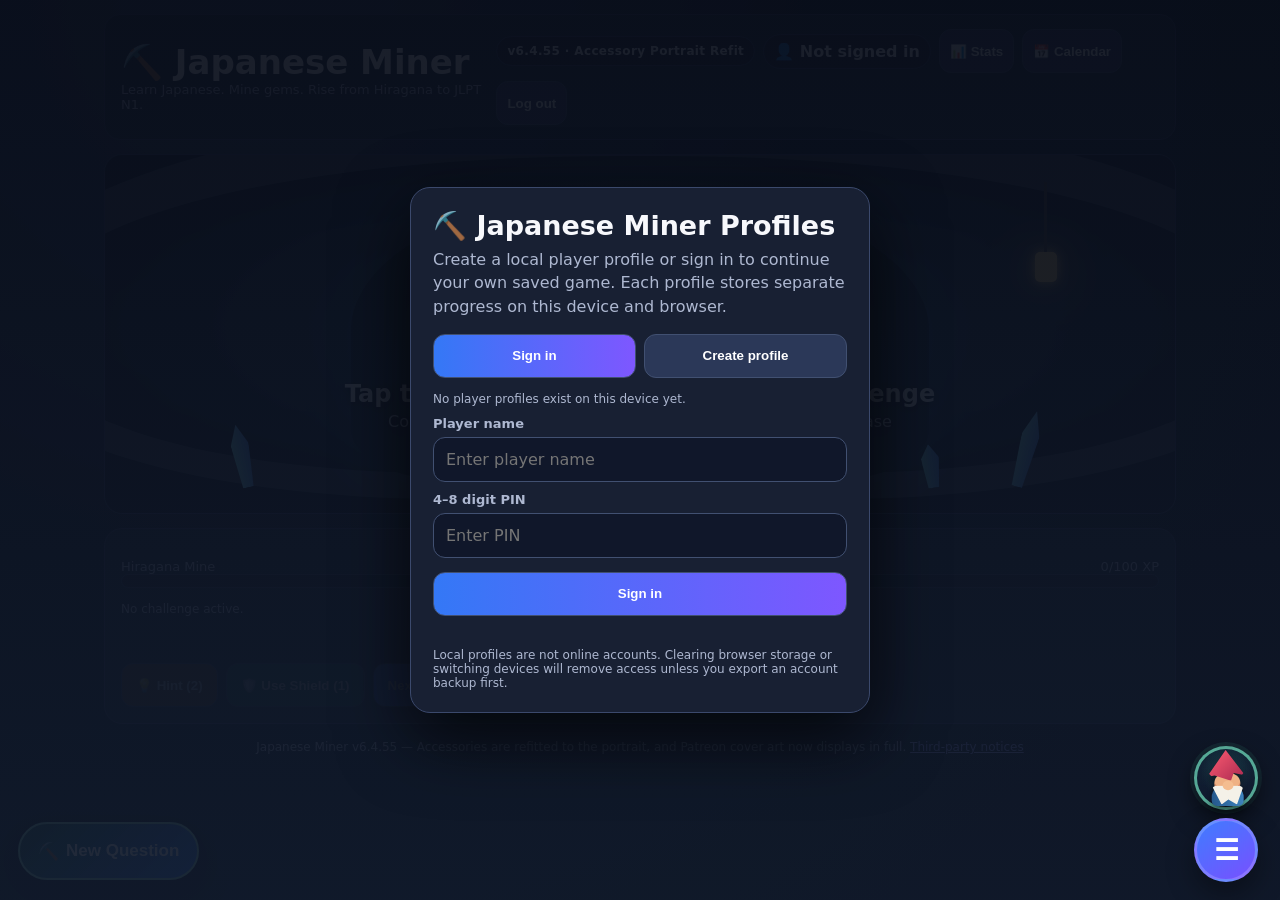
==== index.html @ 2004df05 "Add files via upload" ====
<!DOCTYPE html>
<html lang="en">
<head>
<meta charset="UTF-8" />
<meta name="viewport" content="width=device-width, initial-scale=1, viewport-fit=cover" />
<title>Japanese Miner</title>
<meta name="description" content="A relaxing Japanese-learning mining game with kana mastery, gemstones, nuggets, and collectible pickaxes." />
<meta name="theme-color" content="#101522" />
<meta name="color-scheme" content="dark" />
<meta name="mobile-web-app-capable" content="yes" />
<meta name="apple-mobile-web-app-capable" content="yes" />
<meta name="apple-mobile-web-app-status-bar-style" content="black-translucent" />
<meta name="apple-mobile-web-app-title" content="Japanese Miner" />
<link rel="icon" href="japanese-miner-pickaxe-192-v6435.png" type="image/png" />
<link rel="apple-touch-icon" sizes="180x180" href="japanese-miner-pickaxe-180-v6435.png" />
<link rel="manifest" href="manifest.webmanifest" />
<link rel="stylesheet" href="styles.css?v=6.4.60-supporter-locks-clean-accessories" />
<link rel="stylesheet" href="v5.css?v=6.4.60-supporter-locks-clean-accessories" />
<link rel="stylesheet" href="v6-6460.css?v=6.4.60-supporter-locks-clean-accessories" />

</head>
<body>

<div id="authOverlay" class="auth-overlay">
  <section class="auth-card" aria-labelledby="authTitle">
    <h2 id="authTitle">⛏️ Japanese Miner Profiles</h2>
    <p>Create a local player profile or sign in to continue your own saved game. Each profile stores separate progress on this device and browser.</p>
    <div class="auth-tabs">
      <button id="loginTabBtn" class="primary" type="button">Sign in</button>
      <button id="createTabBtn" type="button">Create profile</button>
    </div>
    <div id="profileList" class="profile-list"></div>
    <div class="auth-field"><label for="authUsername">Player name</label><input id="authUsername" maxlength="20" autocomplete="username" placeholder="Enter player name"></div>
    <div class="auth-field"><label for="authPin">4–8 digit PIN</label><input id="authPin" type="password" inputmode="numeric" maxlength="8" autocomplete="current-password" placeholder="Enter PIN"></div>
    <div id="confirmPinWrap" class="auth-field" style="display:none"><label for="authPinConfirm">Confirm PIN</label><input id="authPinConfirm" type="password" inputmode="numeric" maxlength="8" autocomplete="new-password" placeholder="Re-enter PIN"></div>
    <label id="migrateWrap" class="form-check" style="display:none;margin-top:10px"><input id="migrateOldSave" class="form-check-input" type="checkbox" checked><span class="form-check-label">Import the existing prototype save into this new profile</span></label>
    <div class="auth-actions"><button id="authSubmitBtn" class="primary" type="button">Sign in</button></div>
    <div id="authMessage" class="auth-message" aria-live="polite"></div>
    <div class="small">Local profiles are not online accounts. Clearing browser storage or switching devices will remove access unless you export an account backup first.</div>
  </section>
</div>

<div id="placementOverlay" class="placement-overlay" aria-hidden="true">
  <section class="placement-card" role="dialog" aria-modal="true" aria-labelledby="placementTitle">
    <div class="placement-head">
      <div><div class="placement-kicker">New player setup</div><h2 id="placementTitle">Choose where your journey begins</h2></div>
      <button id="placementCloseBtn" class="placement-close" type="button" aria-label="Close placement test">×</button>
    </div>
    <div id="placementContent" aria-live="polite"></div>
  </section>
</div>

<div class="app">
<header>
  <div>
    <h1>⛏️ Japanese Miner</h1>
    <div class="subtitle">Learn Japanese. Mine gems. Rise from Hiragana to JLPT N1.</div>
  </div>
  <div class="account-chip"><span class="build-badge">v6.4.55 · Accessory Portrait Refit</span><span>👤 <b id="activePlayerName">Not signed in</b></span><button id="headerStatsBtn" type="button" title="Open quick stats">📊 Stats</button><button id="studyCalendarBtn" type="button" title="Open the study calendar">📅 Calendar</button><button id="developerBtn" class="developer-only" type="button" hidden>👑 Admin</button><button id="logoutBtn" type="button">Log out</button></div>
</header>

<button id="quickMineBtn" class="quick-mine-btn" type="button" aria-label="Start or return to the current question">⛏️ <span id="quickMineLabel">New Question</span></button>
<button id="gameMenuBtn" class="game-menu-btn" type="button" aria-label="Open game menu" aria-expanded="false">☰</button>
<div id="statsOverlay" class="stats-overlay"></div>
<aside id="statsDrawer" class="stats-drawer" aria-hidden="true">
  <div class="stats-drawer-head">
    <button id="backStatsToMenu" class="menu-back-button" type="button">← Menu</button>
    <div class="menu-header-copy"><h2>Quick Stats</h2><div class="small">Your progress at a glance</div></div>
    <button id="closeStatsBtn" class="stats-close" type="button" aria-label="Close quick stats">×</button>
  </div>
  <div class="quick-stats-grid">
    <div class="quick-stat"><span>Nugget balance</span><strong>🪙 <b id="stoneWealth">0</b> Nuggets</strong></div>
    <div class="quick-stat"><span>Practice health</span><strong>❤️ <b id="hearts">3</b>/<b id="maxHeartsTop">3</b></strong></div>
    <div class="quick-stat"><span>Daily streak</span><strong>📅 <b id="practiceStreak">0</b> days</strong></div>
    <div class="quick-stat"><span>Japanese level</span><strong>⭐ Lv. <b id="level">1</b></strong></div>
    <div class="quick-stat"><span>Answer streak</span><strong>🔥 <b id="streak">0</b></strong></div>
    <div class="quick-stat"><span>Current mine</span><strong id="quickStage">Hiragana</strong></div>
  </div>
  <div class="learning-settings">
    <label for="supportMode">Reading support
      <select id="supportMode">
        <option value="guided">Guided — readings and furigana</option>
        <option value="standard">Standard — normal furigana</option>
        <option value="challenge">Challenge — reduced furigana</option>
      </select>
    </label>
    <div class="small">Changing reading support starts a fresh question. Recent-question memory reduces repetition.</div>
  </div>
  <div class="voice-session-settings" aria-label="Voice and smart review settings">
    <label class="form-check form-switch sound-toggle"><input id="soundToggle" class="form-check-input" type="checkbox" checked><span class="form-check-label">Answer sounds</span></label>
    <label class="form-check form-switch sound-toggle"><input id="voiceToggle" class="form-check-input" type="checkbox" checked><span class="form-check-label">Japanese voice</span></label>
    <label class="form-check form-switch sound-toggle"><input id="autoSpeakToggle" class="form-check-input" type="checkbox" checked><span class="form-check-label">Speak new questions automatically</span></label>
    <label class="form-check form-switch sound-toggle"><input id="smartReviewToggle" class="form-check-input" type="checkbox" checked><span class="form-check-label">Smart Review weak questions</span></label>
    <label for="voiceRate">Voice speed <span id="voiceRateLabel">0.85×</span><input id="voiceRate" type="range" min="0.55" max="1.15" step="0.05" value="0.85"></label>
    <button id="testVoiceBtn" type="button">🔊 Test Japanese Voice</button>
  </div>
  <section class="session-summary" aria-label="Current study session">
    <div><span>Session</span><strong><b id="sessionAnswered">0</b>/<b id="sessionGoal">20</b></strong></div>
    <div><span>Accuracy</span><strong id="sessionAccuracy">—</strong></div>
    <div class="session-progress"><i id="sessionProgressBar" style="width:0%"></i></div>
  </section>
  <div class="quick-actions">
    <button id="jumpHealthBtn" type="button">❤️ Health</button>
    <button id="jumpMasteryBtn" type="button">🔤 Mastery</button><button id="placementTestBtn" type="button">🧭 Placement Test</button>
  </div>
</aside>

<div class="grid">
  <main>
    <section class="panel mine" aria-label="Current learning-path cave">
      <div class="cave-scene" aria-hidden="true"><i class="cave-arch"></i><i class="cave-depth"></i><i class="cave-crystal c1"></i><i class="cave-crystal c2"></i><i class="cave-crystal c3"></i><i class="cave-lantern"></i></div>
      <div class="rock" id="rock" data-pickaxe="standard" title="Mine with Standard Pickaxe"><span id="pickaxeIcon" class="pickaxe-icon">⛏️</span></div>
      <h2 class="mine-title">Tap the rock to reveal a Japanese challenge</h2>
      <div class="mine-note">Correct answers produce better gems. Longer streaks increase gem quality and quantity.</div>
    </section>

    <section class="panel" style="margin-top:14px">
      <div class="progress-wrap">
        <div class="progress-label"><span id="stageName">Hiragana Mine</span><span><span id="xp">0</span>/<span id="xpNeed">100</span> XP</span></div>
        <div class="progress"><div class="bar" id="xpBar"></div></div>
      </div>

      <div id="challengeArea">
        <div class="small">No challenge active.</div>
      </div>
      <div class="message" id="message"></div>

      <div class="controls">
        <button id="hintBtn" class="warn" disabled>💡 Hint (<span id="hints">2</span>)</button>
        <button id="shieldBtn" class="good" disabled>🛡️ Use Shield (<span id="shields">1</span>)</button>
        <button id="nextBtn" class="primary" disabled>Next Mine</button>
      </div>
    </section>
  </main>

  <aside>
    <section class="panel" id="healthSection">
      <h3 class="section-title">Practice Health</h3>
      <div style="display:flex;justify-content:space-between"><strong>❤️ <span id="healthText">3/3</span></strong><span class="small">Maximum: 14</span></div>
      <div class="health-track"><div class="health-fill" id="healthFill"></div></div>
      <p class="small">Time away never costs hearts. An unshielded wrong answer may cost one heart, and recovery time continues while the game is closed.</p>
      <div id="recoveryBox" class="recovery-box" aria-live="polite">
        <strong>❤️ Out of Hearts</strong>
        <div class="small">You do not have enough Nuggets for a restore.</div>
        <div id="recoveryTime" class="recovery-time">30:00</div>
        <div class="small">You will gain 3 hearts when the timer reaches zero.</div>
      </div>
      <button id="maxHeartBtn" onclick="buyMaxHeart()">Increase Max Health — <span id="maxHeartCost">1 Agate</span></button>
    </section>

    <section class="panel" style="margin-top:14px">
      <h3 class="section-title">Learning Path</h3>
      <div class="path" id="path"></div>
    </section>

    <section class="panel" style="margin-top:14px">
      <h3 class="section-title">Nugget Exchange</h3>
      <p class="small">Prices increase automatically as higher learning mines are unlocked.</p>
      <div class="shop">
        <div class="item">
          <div class="item-top"><strong>💡 Hint Crystal</strong><span id="hintShopPrice">2,500 Nuggets</span></div>
          <p>Reveals one incorrect answer during a challenge.</p>
          <button id="buyHintBtn" onclick="buy('hint')">Buy</button>
        </div>
        <div class="item">
          <div class="item-top"><strong>🛡️ Life Shield</strong><span id="shieldShopPrice">10,000 Nuggets</span></div>
          <p>Protects one heart after a wrong answer.</p>
          <button id="buyShieldBtn" onclick="buy('shield')">Buy</button>
        </div>
        <div class="item">
          <div class="item-top"><strong>❤️ Heart Restore</strong><span id="heartShopPrice">50,000 Nuggets</span></div>
          <p>Restores all hearts.</p>
          <button id="buyHeartBtn" onclick="buy('heart')">Buy</button>
        </div>
      </div>
    </section>

    <section class="panel legacy-workshop" style="margin-top:14px" hidden>
      <h3 class="section-title">Pickaxe Workshop</h3>
      <p class="small">Purchase permanent cosmetic pickaxe skins with Nuggets. Skins do not change gem odds or learning rewards.</p>
      <div class="pickaxe-shop" id="pickaxeShop"></div>
    </section>

    <section class="panel" style="margin-top:14px">
      <h3 class="section-title">Inventory</h3>
      <div class="inventory">
        <div class="inv"><div>💡</div><strong id="invHints">2</strong><div class="small">Hints</div></div>
        <div class="inv"><div>🛡️</div><strong id="invShields">1</strong><div class="small">Shields</div></div>
        <div class="inv"><div>🏆</div><strong id="bestStreak">0</strong><div class="small">Best streak</div></div>
      </div>
    </section>
  </aside>
</div>

<section class="panel" id="masterySection" style="margin-top:14px">
  <h3 class="section-title">Kana Mastery Chart</h3>
  <div class="kana-tabs">
    <button id="hiraTab" onclick="setKanaTab('hiragana')" class="primary">Hiragana</button>
    <button id="kataTab" onclick="setKanaTab('katakana')">Katakana</button>
  </div>
  <p class="small">Each correct answer begins at 4% mastery. Repeated accurate practice gradually raises the character toward 100%.</p>
  <div class="progress-summary">
    <div class="progress-box"><strong id="kanaAttempts">0</strong><span class="small">Attempts</span></div>
    <div class="progress-box"><strong id="kanaCorrect">0</strong><span class="small">Correct</span></div>
    <div class="progress-box"><strong><span id="kanaAverage">0</span>%</strong><span class="small">Average mastery</span></div>
  </div>
  <div class="latest-progress" id="latestKanaProgress" style="display:none"></div>
  <div class="kana-grid" id="kanaGrid"></div>
</section>


<section class="panel academy-launch" id="n5AcademySection" style="margin-top:14px">
  <div class="academy-launch-head">
    <div><h3 class="section-title">⛏️ JLPT Course & Progress</h3><p class="small">Open the course for your selected JLPT mine: study vocabulary, kanji, grammar, reading, listening, reviews, and tests.</p></div>
    <div class="n5-launch-actions"><button id="enterN5MineBtn" type="button">⛏️ Enter Selected Mine</button><button id="openAcademyBtn" class="primary" type="button">📚 Open Selected JLPT Course</button></div>
  </div>
  <div class="academy-summary-grid">
    <div class="academy-summary"><strong id="academyVocabSummary">0/1000</strong><span>Vocabulary target</span></div>
    <div class="academy-summary"><strong id="academyKanjiSummary">0/120</strong><span>Kanji mastered</span></div>
    <div class="academy-summary"><strong id="academyGrammarSummary">0/90</strong><span>Grammar mastered</span></div>
    <div class="academy-summary"><strong id="academyReadinessSummary">0%</strong><span>N5 readiness</span></div>
  </div>
</section>

<section class="panel" style="margin-top:14px">
  <h3 class="section-title">Scientific Gem Collection</h3>
  <p class="science-note">Gemstones are fixed checkpoint specimens instead of random per-question drops. Reach the marked course milestones to claim each stone once. Every stone keeps its fixed Nugget value, and shop purchases automatically spend lower-value stones first and return change when needed.</p>
  <div class="scientific-gem-showcase">
    <img src="scientific-gem-atlas.png" alt="Fifteen illustrated gemstones in the Scientific Gem Collection" />
    <div><span>Checkpoint specimen archive</span><strong>15 unique gems · 15 fixed drops</strong><small>Follow each mine’s 20%, 40%, 60%, and 80% checkpoint markers.</small></div>
  </div>
  <div class="wealth-line"><span><strong>Total Nuggets</strong><div class="small">Replaces the old generic gem currency</div></span><span class="gem-value"><span id="collectionWealth">0</span> Nuggets</span></div>
  <div class="collection-head"><strong><span id="totalGemstones">0</span> gemstones collected</strong><span class="badge"><span id="uniqueGemstones">0</span>/<span id="gemSpeciesTotal">15</span> types discovered</span></div>
  <div class="latest-progress" id="latestGemProgress" style="display:none"></div>
  <div class="gem-log" id="gemCollection"></div>
</section>



<div id="gameMenuOverlay" class="game-menu-overlay" aria-hidden="true">
  <section class="game-menu-panel" role="dialog" aria-modal="true" aria-labelledby="gameMenuTitle">
    <div class="game-menu-head"><button id="backGameMenuToGame" class="menu-back-button" type="button">← Game</button><div class="menu-header-copy"><div class="placement-kicker">Japanese Miner</div><h2 id="gameMenuTitle">Game Menu</h2></div><button id="closeGameMenuBtn" type="button" aria-label="Close game menu">×</button></div>
    <div class="menu-wheel">
      <button type="button" data-menu-action="course"><span>📚</span><strong>Course</strong><small>Study your current JLPT level</small></button>
      <button type="button" data-menu-action="shop"><span>🛍️</span><strong>Shop</strong><small>Skins, wallpapers, and supplies</small></button>
      <button type="button" data-menu-action="inventory"><span>🎒</span><strong>Inventory</strong><small>Hints, shields, and gemstones</small></button>
      <button type="button" data-menu-action="notebook" data-menu-category-name="gear"><span>📓</span><strong>Notebook</strong><small>Difficult items and personal sticky notes</small></button>
      <button type="button" data-menu-action="path"><span>🧭</span><strong>Learning Path</strong><small>Review every unlocked mine</small></button>
      <button type="button" data-menu-action="stats"><span>📊</span><strong>Stats</strong><small>Progress, settings, and calendar</small></button>
      <button type="button" data-menu-action="mine"><span>⛏️</span><strong>Mine</strong><small>Return to your current question</small></button>
      <button type="button" data-menu-action="quests" data-menu-category-name="adventure"><span>📜</span><strong>Quests</strong><small>Daily and weekly goals with supply rewards</small></button>
      <button type="button" data-menu-action="missions" data-menu-category-name="adventure"><span>🎯</span><strong>Missions</strong><small>Daily expedition objectives and mine-scaled rewards</small></button>
    </div>
  </section>
</div>

<div id="shopOverlay" class="shop-overlay" aria-hidden="true">
  <section class="shop-panel" role="dialog" aria-modal="true" aria-labelledby="shopTitle">
    <div class="shop-head"><button id="backShopToMenu" class="menu-back-button" type="button">← Menu</button><div class="menu-header-copy"><div class="placement-kicker">Nugget Marketplace</div><h2 id="shopTitle">Miner Shop</h2><p>Spend Nuggets on permanent cosmetics or useful practice supplies.</p></div><button id="closeShopBtn" type="button" aria-label="Close shop">×</button></div>
    <div class="shop-balance">🪙 <strong id="shopNuggetBalance">0</strong> Nuggets available</div>
    <div class="shop-tabs" role="tablist">
      <button type="button" data-shop-tab="pickaxes" class="primary">⛏️ Pickaxe Skins</button>
      <button type="button" data-shop-tab="character">🧍 Character</button>
      <button type="button" data-shop-tab="fashion">👘 Fashion</button>
      <button type="button" data-shop-tab="companions">🐾 Companions</button>
      <button type="button" data-shop-tab="settlement">🏘️ Settlement</button>
      <button type="button" data-shop-tab="wallpapers">🖼️ Wallpapers</button>
      <button type="button" data-shop-tab="supplies">🎒 Supplies</button>
    </div>
    <div id="shopContent" class="shop-content"></div>
  </section>
</div>


<div id="academyOverlay" class="academy-overlay" aria-hidden="true">
  <section class="academy-panel" role="dialog" aria-modal="true" aria-labelledby="academyTitle">
    <div class="academy-head"><button id="backAcademyToMenu" class="menu-back-button" type="button">← Menu</button><div class="menu-header-copy"><h2 id="academyTitle">⛏️ JLPT N5 Mine — Course & Progress</h2><p>The mine and every N5 study tool share the same progress and mastery.</p></div><button id="closeAcademyBtn" type="button" aria-label="Close academy">×</button></div>
    <div class="academy-tabs" role="tablist">
      <button data-academy-tab="overview" class="primary" type="button">N5 Hub</button><button data-academy-tab="vocabulary" type="button">Vocabulary</button><button data-academy-tab="kanji" type="button">Kanji</button><button data-academy-tab="grammar" type="button">Grammar</button><button data-academy-tab="reading" type="button">Reading</button><button data-academy-tab="listening" type="button">Listening</button><button data-academy-tab="review" type="button">Daily Review</button><button data-academy-tab="tests" type="button">Tests</button>
    </div>
    <div id="academyContent" class="academy-content"></div>
  </section>
</div>

<div id="developerOverlay" class="developer-overlay" aria-hidden="true">
  <section class="developer-panel" role="dialog" aria-modal="true" aria-labelledby="developerTitle">
    <div class="developer-head">
      <button id="backDeveloperToMenu" class="menu-back-button" type="button">← Menu</button>
      <div class="menu-header-copy"><h2 id="developerTitle">👑 Developer Control Center</h2><p>Testing tools for the Erendragneel administrator profile.</p></div>
      <button id="closeDeveloperBtn" type="button" aria-label="Close developer controls">×</button>
    </div>
    <div class="developer-status"><span>Active profile</span><strong id="developerProfileName">Erendragneel</strong><span class="badge">ADMIN</span></div>
    <div class="developer-grid">
      <div class="developer-group">
        <h3>🪙 Economy</h3>
        <label>Set total Nuggets<input id="adminNuggetAmount" type="number" min="0" step="1000" value="1000000"></label>
        <div class="developer-actions"><button data-admin="set-nuggets" type="button">Set Nuggets</button><button data-admin="add-million" type="button">+1,000,000</button><button data-admin="add-gems" type="button">+100 of every gem</button></div>
      </div>
      <div class="developer-group">
        <h3>❤️ Health</h3>
        <div class="developer-actions"><button data-admin="restore-hearts" type="button">Restore Hearts</button><button data-admin="max-hearts" type="button">Set 14 Max Hearts</button></div>
        <label class="admin-toggle"><input id="adminInfiniteHearts" type="checkbox"> Infinite hearts / no heart loss</label>
      </div>
      <div class="developer-group">
        <h3>📚 Progression</h3>
        <label>Jump to learning stage<select id="adminStageSelect"><option value="0">Hiragana</option><option value="1">Katakana</option><option value="2">JLPT N5</option><option value="3">JLPT N4</option><option value="4">JLPT N3</option><option value="5">JLPT N2</option><option value="6">JLPT N1</option></select></label>
        <div class="developer-actions"><button data-admin="set-stage" type="button">Apply Stage</button><button data-admin="master-kana" type="button">Master All Kana</button><button data-admin="unlock-all" type="button">Unlock Everything</button></div>
      </div>
      <div class="developer-group">
        <h3>⛏️ Cosmetics & Inventory</h3>
        <div class="developer-actions"><button data-admin="unlock-pickaxes" type="button">Unlock All Pickaxes</button><button data-admin="add-items" type="button">+99 Hints & Shields</button></div>
      </div>
      <div class="developer-group developer-wide">
        <h3>💾 Save Testing</h3>
        <div class="developer-actions"><button data-admin="export-save" type="button">Export Save File</button><button data-admin="copy-save" type="button">Show Save JSON</button><button data-admin="reset-profile" class="danger" type="button">Reset Profile</button></div>
        <textarea id="adminSaveJson" rows="6" placeholder="Exported save JSON appears here. You can also paste a save here and use Import."></textarea>
        <button data-admin="import-save" type="button">Import Pasted Save</button>
      </div>
    </div>
    <div id="developerMessage" class="developer-message" aria-live="polite"></div>
  </section>
</div>

<div class="footer">Japanese Miner v6.4.55 — Accessories are refitted to the portrait, and Patreon cover art now displays in full. <a href="THIRD-PARTY-NOTICES.txt" target="_blank" rel="noopener">Third-party notices</a></div>
</div>

<script src="n5-vocabulary-1000.js?v=6.4.60-supporter-locks-clean-accessories" defer></script>
<script src="game-6460.js?v=6.4.60-supporter-locks-clean-accessories" defer></script>
<script src="v5-6400.js?v=6.4.60-supporter-locks-clean-accessories" defer></script>
<script src="v6.js?v=6.4.60-supporter-locks-clean-accessories" defer></script>
<script src="recovery-6460.js?v=6.4.60-supporter-locks-clean-accessories" defer></script>
<script>if("serviceWorker" in navigator){window.addEventListener("load",()=>navigator.serviceWorker.register("./sw.js").catch(()=>{}));}</script>

</body>
</html>
---- styles.css ----
:root{
  --bg:#101522;
  --panel:#182033;
  --panel2:#202a42;
  --text:#f7f8fc;
  --muted:#aeb8d1;
  --gold:#ffd166;
  --green:#56d69b;
  --red:#ff6b7a;
  --blue:#67b7ff;
  --purple:#b989ff;
}
*{box-sizing:border-box}
body{
  margin:0;
  font-family:system-ui,-apple-system,Segoe UI,Roboto,sans-serif;
  background:linear-gradient(180deg,#0b1020,#161d31);
  color:var(--text);
  min-height:100vh;
}
.app{max-width:1100px;margin:auto;padding:14px}
header{
  display:flex;justify-content:space-between;gap:12px;align-items:center;
  background:rgba(24,32,51,.95);padding:14px 16px;border-radius:16px;
  position:relative;border:1px solid #2d3856;
}
h1{font-size:clamp(22px,4vw,34px);margin:0}
.subtitle{color:var(--muted);font-size:13px}
.stats{display:flex;gap:8px;flex-wrap:wrap;justify-content:flex-end}
.stat{background:#10172a;border:1px solid #2c3757;border-radius:999px;padding:7px 10px;font-weight:700}
.grid{display:grid;grid-template-columns:1.2fr .8fr;gap:14px;margin-top:14px}
.panel{background:rgba(24,32,51,.96);border:1px solid #2d3856;border-radius:18px;padding:16px}
.mine{
  min-height:360px;display:flex;flex-direction:column;align-items:center;justify-content:center;
  text-align:center;overflow:hidden;position:relative;
}
.mine::before{
  content:"";position:absolute;inset:auto -10% -30% -10%;height:55%;
  background:repeating-linear-gradient(160deg,#493426 0 18px,#5d4230 18px 36px);
  opacity:.55;border-radius:50% 50% 0 0;
}
.rock{
  position:relative;z-index:2;width:170px;height:135px;border-radius:45% 55% 52% 48%;
  background:radial-gradient(circle at 35% 30%,#68738a,#3f485c 55%,#292f3d);
  border:4px solid #222938;box-shadow:0 18px 30px #0007;display:grid;place-items:center;
  font-size:62px;cursor:pointer;user-select:none;transition:.12s transform;
}
.rock:active{transform:scale(.94) rotate(-2deg)}
.pickaxe-icon{display:inline-block;transition:.18s transform,.18s filter;font-size:64px;line-height:1}
.rock:hover .pickaxe-icon{transform:rotate(-10deg) scale(1.06)}
.rock[data-pickaxe="copper"] .pickaxe-icon{filter:sepia(1) saturate(2.2) hue-rotate(335deg) brightness(1.05)}
.rock[data-pickaxe="sakura"] .pickaxe-icon{filter:sepia(.4) saturate(3) hue-rotate(285deg) brightness(1.25) drop-shadow(0 0 7px #ff9dcc)}
.rock[data-pickaxe="silver"] .pickaxe-icon{filter:grayscale(1) brightness(1.65) drop-shadow(0 0 5px #dce8ff)}
.rock[data-pickaxe="frost"] .pickaxe-icon{filter:hue-rotate(155deg) saturate(2.4) brightness(1.35) drop-shadow(0 0 9px #8de9ff)}
.rock[data-pickaxe="gold"] .pickaxe-icon{filter:sepia(1) saturate(4) brightness(1.25) drop-shadow(0 0 7px #ffd166)}
.rock[data-pickaxe="neon"] .pickaxe-icon{filter:hue-rotate(135deg) saturate(4) brightness(1.2) drop-shadow(0 0 10px #36fff2)}
.rock[data-pickaxe="amethyst"] .pickaxe-icon{filter:hue-rotate(225deg) saturate(2.2) drop-shadow(0 0 8px #b989ff)}
.rock[data-pickaxe="inferno"] .pickaxe-icon{filter:sepia(1) saturate(6) hue-rotate(330deg) brightness(1.15) drop-shadow(0 0 11px #ff542f)}
.rock[data-pickaxe="galaxy"] .pickaxe-icon{filter:hue-rotate(205deg) saturate(3.5) brightness(.9) drop-shadow(0 0 12px #745cff)}
.rock[data-pickaxe="emerald"] .pickaxe-icon{filter:hue-rotate(80deg) saturate(2.3) drop-shadow(0 0 8px #56d69b)}
.rock[data-pickaxe="aurora"] .pickaxe-icon{filter:hue-rotate(115deg) saturate(3) brightness(1.25) drop-shadow(0 0 12px #70ffbf)}
.rock[data-pickaxe="shadow"] .pickaxe-icon{filter:grayscale(.7) hue-rotate(235deg) saturate(3) brightness(.55) drop-shadow(0 0 11px #9b68ff)}
.rock[data-pickaxe="red-diamond"] .pickaxe-icon{filter:hue-rotate(315deg) saturate(3) brightness(1.25) drop-shadow(0 0 10px #ff496c)}
.pickaxe-shop{display:grid;grid-template-columns:repeat(2,minmax(0,1fr));gap:8px}
.pickaxe-card{background:#12192b;border:1px solid #2a3552;border-radius:12px;padding:11px;display:flex;flex-direction:column;gap:8px}
.pickaxe-card.equipped{border-color:var(--gold);box-shadow:0 0 0 1px #ffd16644 inset}
.pickaxe-preview{font-size:34px;text-align:center;padding:8px;border-radius:10px;background:#0f1526}
.pickaxe-card .small{min-height:30px}
@media(max-width:500px){.pickaxe-shop{grid-template-columns:1fr}}
.mine-title{position:relative;z-index:2;margin:14px 0 4px}
.mine-note{position:relative;z-index:2;color:var(--muted);max-width:520px}
.progress-wrap{width:100%;margin:14px 0}
.progress-label{display:flex;justify-content:space-between;color:var(--muted);font-size:13px}
.progress{height:14px;background:#0f1526;border-radius:999px;overflow:hidden;border:1px solid #2c3754}
.bar{height:100%;background:linear-gradient(90deg,var(--green),var(--blue));width:0%;transition:.3s}
.question{font-size:48px;margin:8px 0 2px}
.prompt{color:var(--muted);margin-bottom:12px}
.answers{display:grid;grid-template-columns:1fr 1fr;gap:10px}
button{
  border:0;border-radius:12px;padding:12px 14px;font-weight:800;cursor:pointer;
  background:#2b3858;color:white;border:1px solid #415071;
}
button:hover{filter:brightness(1.1)}
button.primary{background:linear-gradient(90deg,#3478f6,#7e57ff)}
button.good{background:#225f49}
button.warn{background:#6b5120}
button.danger{background:#6d2933}
button:disabled{opacity:.45;cursor:not-allowed}
.controls{display:flex;gap:8px;flex-wrap:wrap;margin-top:12px}
.message{min-height:25px;margin-top:10px;font-weight:800}
.correct{color:var(--green)}
.wrong{color:var(--red)}
.section-title{margin:0 0 10px}
.path{display:flex;flex-direction:column;gap:8px}
.stage{
  padding:11px;border-radius:12px;background:#12192b;border:1px solid #2a3552;
  display:flex;justify-content:space-between;align-items:center;gap:8px
}
.stage.active{border-color:var(--gold);box-shadow:0 0 0 1px #ffd16644 inset}
.stage.locked{opacity:.5}
.badge{font-size:12px;padding:4px 8px;border-radius:999px;background:#283454;color:#dce5ff}
.shop{display:grid;gap:8px}
.item{background:#12192b;border:1px solid #2a3552;border-radius:12px;padding:11px}
.item-top{display:flex;justify-content:space-between;gap:8px}
.item p{color:var(--muted);font-size:13px;margin:6px 0}
.inventory{display:grid;grid-template-columns:repeat(3,1fr);gap:8px}
.health-track{height:18px;background:#0f1526;border:1px solid #2c3754;border-radius:999px;overflow:hidden;margin-top:8px}
.health-fill{height:100%;background:linear-gradient(90deg,#ff6b7a,#ff9d66);transition:.3s}
.recovery-box{display:none;margin-top:12px;padding:12px;border-radius:12px;background:#241a24;border:1px solid #6b3a58;text-align:center}
.recovery-box.active{display:block}
.recovery-time{font-size:26px;font-weight:900;color:var(--gold);margin:5px 0}
.kana-tabs{display:flex;gap:8px;margin-bottom:10px}
.kana-grid{display:grid;grid-template-columns:repeat(5,1fr);gap:7px}
.kana-cell{background:#11182a;border:1px solid #2c3754;border-radius:10px;padding:8px 3px;text-align:center;transition:.25s}
.kana-cell.recent{border-color:var(--green);box-shadow:0 0 0 2px #56d69b44 inset;background:#14283a}
.kana-detail{font-size:11px;color:var(--muted);margin-top:3px}
.progress-summary{display:grid;grid-template-columns:repeat(3,1fr);gap:8px;margin:10px 0 12px}
.progress-box{background:#11182a;border:1px solid #2c3754;border-radius:11px;padding:10px;text-align:center}
.progress-box strong{display:block;font-size:20px}
.latest-progress{margin:10px 0;padding:10px 12px;border-radius:11px;background:#10251e;border:1px solid #285c48;color:#bff5db}
.gem-row.recent{border-color:var(--purple);box-shadow:0 0 0 2px #b989ff33 inset;background:#1a1830}
.collection-head{display:flex;justify-content:space-between;gap:10px;align-items:center;margin:8px 0 10px;flex-wrap:wrap}
.kana-char{font-size:23px;font-weight:900}
.mastery-bar{height:5px;background:#303a50;border-radius:9px;overflow:hidden;margin-top:5px}
.mastery-fill{height:100%;background:linear-gradient(90deg,#ff6b7a,#ffd166,#56d69b)}
.scientific-gem-showcase{display:grid;grid-template-columns:minmax(260px,1.25fr) minmax(190px,.75fr);gap:14px;align-items:center;margin:12px 0;padding:12px;border:1px solid #3a4d70;border-radius:18px;background:linear-gradient(135deg,#0e172a,#172540);overflow:hidden}.scientific-gem-showcase img{display:block;width:100%;border-radius:13px;box-shadow:0 8px 22px #0007}.scientific-gem-showcase div{display:grid;gap:6px}.scientific-gem-showcase span{color:#78e9c0;font-size:11px;font-weight:900;letter-spacing:.1em;text-transform:uppercase}.scientific-gem-showcase strong{font-size:21px;line-height:1.15}.scientific-gem-showcase small{color:var(--muted);line-height:1.5}
.gem-log{display:grid;gap:9px;max-height:720px;overflow:auto;padding-right:3px}
.gem-row{display:flex;align-items:center;justify-content:space-between;gap:12px;min-height:96px;background:#11182a;border:1px solid #2c3754;border-radius:14px;padding:11px 13px}
.gem-identity{display:flex;align-items:center;gap:12px;min-width:0}.gem-identity>div{min-width:0}.gem-identity strong{font-size:17px}.gem-row-value{flex:0 0 auto;text-align:right}.gem-row-value>strong{font-size:18px}
.scientific-gem-art{display:inline-block;flex:0 0 auto;width:74px;height:74px;border:1px solid #324667;border-radius:16px;background-color:#0e172a;background-image:url("scientific-gem-atlas.png");background-repeat:no-repeat;background-size:500% 300%;box-shadow:inset 0 0 18px #07101f,0 6px 14px #0005}.gem-row.locked .scientific-gem-art{filter:grayscale(.78) brightness(.55);opacity:.75}.latest-progress .latest-gem-art{width:48px;height:48px;border-radius:12px}.latest-progress:has(.latest-gem-art){align-items:center;gap:10px}
.gem-checkpoint-status{margin-top:5px;color:#ffd166;font-size:11px;font-weight:800}.gem-checkpoint-status.claimed{color:#78e9c0}.gem-checkpoint-progress{width:min(260px,100%);height:5px;margin-top:5px;border-radius:999px;background:#26344f;overflow:hidden}.gem-checkpoint-progress i{display:block;height:100%;background:linear-gradient(90deg,#4f82ff,#73efc0)}
.science-note{font-size:12px;color:var(--muted);line-height:1.45}
.wealth-line{margin:10px 0;padding:12px;border-radius:12px;background:#10172a;border:1px solid #2c3757;display:flex;justify-content:space-between;gap:10px;align-items:center}
.gem-value{color:var(--gold);font-weight:800}
@media(max-width:680px){.scientific-gem-showcase{grid-template-columns:1fr}.gem-row{align-items:flex-start}.scientific-gem-art{width:58px;height:58px;border-radius:13px}.gem-row-value{max-width:42%}.gem-row-value .gem-value{font-size:12px}.gem-identity .small{font-size:10px}}
.inv{background:#11182a;border:1px solid #2c3754;padding:10px;border-radius:12px;text-align:center}
.small{font-size:12px;color:var(--muted)}
.footer{color:var(--muted);text-align:center;padding:16px;font-size:12px}
.float{
  position:fixed;pointer-events:none;font-weight:900;font-size:20px;z-index:99;
  animation:rise .9s ease-out forwards;
}

.quick-mine-btn{
  position:fixed;left:18px;bottom:20px;z-index:80;min-height:58px;border-radius:999px;
  display:flex;align-items:center;gap:7px;font-size:17px;background:linear-gradient(135deg,#225f49,#3478f6);
  border:2px solid #8fdcc1;box-shadow:0 10px 28px #0009;padding:0 18px;
}
.quick-mine-btn.attention{animation:quickMinePulse 1.2s ease-in-out 2}
.sound-toggle{margin-top:12px;padding:10px 2px 0}
@keyframes quickMinePulse{50%{transform:scale(1.06)}}
@media(max-width:420px){
  .quick-mine-btn{left:10px;bottom:14px;min-height:54px;padding:0 13px;font-size:15px}
  .quick-stats-btn{right:10px;bottom:14px;width:54px;height:54px}
}

.quick-stats-btn{
  position:fixed;right:18px;bottom:20px;z-index:80;width:58px;height:58px;border-radius:50%;
  display:grid;place-items:center;font-size:25px;background:linear-gradient(135deg,#3478f6,#7e57ff);
  border:2px solid #9bbcff;box-shadow:0 10px 28px #0009;padding:0;
}
.quick-stats-btn .quick-dot{position:absolute;right:1px;top:1px;width:13px;height:13px;border-radius:50%;background:var(--green);border:2px solid #172036}
.stats-overlay{position:fixed;inset:0;background:#050812aa;z-index:89;opacity:0;pointer-events:none;transition:.2s}
.stats-overlay.open{opacity:1;pointer-events:auto}
.stats-drawer{
  position:fixed;right:12px;bottom:88px;z-index:90;width:min(92vw,390px);padding:16px;
  max-height:calc(100dvh - 108px);overflow-y:auto;overflow-x:hidden;
  overscroll-behavior:contain;-webkit-overflow-scrolling:touch;scrollbar-gutter:stable;
  background:rgba(24,32,51,.99);border:1px solid #405076;border-radius:18px;
  box-shadow:0 18px 55px #000b;transform:translateY(18px) scale(.98);opacity:0;pointer-events:none;transition:.2s;
}
.stats-drawer.open{transform:none;opacity:1;pointer-events:auto}
.stats-drawer-head{
  position:sticky;top:-16px;z-index:2;display:flex;justify-content:space-between;align-items:center;gap:10px;
  margin:-16px -16px 12px;padding:16px;background:rgba(24,32,51,.99);border-bottom:1px solid #2c3757;
}
.stats-drawer::-webkit-scrollbar{width:8px}
.stats-drawer::-webkit-scrollbar-track{background:#10172a;border-radius:999px}
.stats-drawer::-webkit-scrollbar-thumb{background:#52648f;border-radius:999px}
.stats-drawer-head h2{font-size:20px;margin:0}
.stats-close{width:38px;height:38px;padding:0;border-radius:50%;font-size:20px}
.quick-stats-grid{display:grid;grid-template-columns:repeat(2,1fr);gap:9px}
.quick-stat{background:#10172a;border:1px solid #2c3757;border-radius:13px;padding:11px}
.quick-stat span{display:block;color:var(--muted);font-size:12px;margin-bottom:3px}
.quick-stat strong{font-size:21px}
.quick-actions{display:grid;grid-template-columns:1fr 1fr;gap:8px;margin-top:12px}
body.stats-open{overflow:hidden}
@keyframes rise{to{transform:translateY(-70px);opacity:0}}
@media(max-width:800px){
  .grid{grid-template-columns:1fr}
  header{align-items:flex-start;flex-direction:column}
  .stats{justify-content:flex-start}
  .answers{grid-template-columns:1fr}
  .stats-drawer{
    left:10px;right:10px;bottom:82px;width:auto;
    max-height:calc(100dvh - 96px - env(safe-area-inset-top));
    padding-bottom:calc(16px + env(safe-area-inset-bottom));
  }
}

.auth-overlay{position:fixed;inset:0;z-index:200;background:linear-gradient(180deg,#090e1aee,#111a2bee);display:grid;place-items:center;padding:18px}
.auth-overlay.hidden,.auth-overlay.auth-dismissed,.auth-overlay[hidden]{display:none!important;visibility:hidden!important;pointer-events:none!important}
.auth-card{width:min(94vw,460px);background:#182033;border:1px solid #3b496c;border-radius:20px;padding:22px;box-shadow:0 24px 70px #000b}
.auth-card h2{margin:0 0 6px;font-size:27px}
.auth-card p{color:var(--muted);margin:0 0 16px;line-height:1.45}
.auth-tabs{display:grid;grid-template-columns:1fr 1fr;gap:8px;margin-bottom:14px}
.auth-field{display:grid;gap:6px;margin:10px 0}
.auth-field label{font-size:13px;color:var(--muted);font-weight:700}
.auth-field input{width:100%;border-radius:12px;border:1px solid #415071;background:#10172a;color:#fff;padding:12px;font-size:16px}
.auth-actions{display:grid;gap:8px;margin-top:14px}
.auth-message{min-height:22px;margin-top:10px;font-weight:800;color:var(--red)}
.account-chip{display:flex;align-items:center;gap:8px;flex-wrap:wrap}
.account-chip span{background:#10172a;border:1px solid #2c3757;border-radius:999px;padding:7px 10px;font-weight:800}
.account-chip button{padding:8px 10px}
.profile-list{display:grid;gap:8px;margin:12px 0 2px;max-height:170px;overflow:auto}
.profile-row{display:flex;align-items:center;justify-content:space-between;gap:8px;background:#11182a;border:1px solid #2c3754;border-radius:12px;padding:10px}
.profile-row small{color:var(--muted)}

.developer-overlay{position:fixed;inset:0;z-index:250;background:#050812dd;display:none;place-items:center;padding:18px;overflow:auto}
.developer-overlay.open{display:grid}
.developer-panel{width:min(96vw,900px);max-height:92vh;overflow:auto;background:#182033;border:1px solid #826fe8;border-radius:20px;padding:20px;box-shadow:0 24px 80px #000c}
.developer-head{display:flex;justify-content:space-between;gap:12px;align-items:flex-start}
.developer-head h2{margin:0 0 4px}.developer-head p{margin:0;color:var(--muted)}
.developer-head>button{width:40px;height:40px;padding:0;border-radius:50%;font-size:22px}
.developer-status{display:flex;align-items:center;gap:10px;flex-wrap:wrap;margin:14px 0;padding:10px 12px;background:#10172a;border:1px solid #3c4b72;border-radius:12px}
.developer-status span:first-child{color:var(--muted)}
.developer-grid{display:grid;grid-template-columns:repeat(2,minmax(0,1fr));gap:12px}
.developer-group{background:#11182a;border:1px solid #344264;border-radius:14px;padding:14px}
.developer-group h3{margin:0 0 10px}
.developer-group label{display:grid;gap:6px;color:var(--muted);font-size:13px;font-weight:700;margin-bottom:10px}
.developer-group input,.developer-group select,.developer-group textarea{width:100%;background:#0d1424;color:#fff;border:1px solid #425175;border-radius:10px;padding:10px;font:inherit}
.developer-actions{display:flex;gap:8px;flex-wrap:wrap}.developer-actions button{flex:1;min-width:130px}
.developer-wide{grid-column:1/-1}.developer-wide textarea{margin:10px 0;resize:vertical}
.admin-toggle{display:flex!important;grid-template-columns:auto 1fr!important;align-items:center;color:#fff!important}.admin-toggle input{width:auto}
.developer-message{min-height:24px;margin-top:12px;font-weight:800;color:var(--green)}
.developer-only{background:linear-gradient(135deg,#7857d9,#b989ff);border-color:#c9b8ff}
@media(max-width:700px){.developer-grid{grid-template-columns:1fr}.developer-wide{grid-column:auto}}

.build-badge{display:inline-flex;align-items:center;justify-content:center;padding:4px 8px;border-radius:999px;background:#6d5dfc;color:#fff;font-size:12px;font-weight:800;letter-spacing:.03em;white-space:nowrap}


/* v1.6 learning support */
.learning-settings{display:grid;gap:10px;margin-top:12px;padding:12px;background:#10172a;border:1px solid #2c3757;border-radius:13px}
.learning-settings label{display:grid;gap:5px;color:var(--muted);font-size:13px}
.learning-settings select{width:100%;background:#17203a;color:var(--text);border:1px solid #3a4669;border-radius:10px;padding:10px;font:inherit}
.owner-tutor-controls{display:contents}
ruby rt{font-size:.42em;color:#aeb9d6;font-weight:500}
.furigana-line{display:block;color:var(--muted);font-size:.42em;margin-top:8px;line-height:1.5}
.kanji-help-btn{margin:10px auto 4px;display:block;background:#28365c;border-color:#4b5d91}
.kanji-help-box{margin:10px 0;padding:12px;border-radius:12px;background:#172540;border:1px solid #3d5488;color:#dce6ff;line-height:1.55}
.kanji-help-box[hidden]{display:none}

/* v1.7 mine identities */
body[data-mine="0"]{--mine-accent:#79c66a;--mine-rock1:#72513b;--mine-rock2:#493426}
body[data-mine="1"]{--mine-accent:#65c9ff;--mine-rock1:#3e5b79;--mine-rock2:#24364f}
body[data-mine="2"]{--mine-accent:#b9c5d7;--mine-rock1:#656b73;--mine-rock2:#3d4248}
body[data-mine="3"]{--mine-accent:#ffd166;--mine-rock1:#80612e;--mine-rock2:#4d3a1d}
body[data-mine="4"]{--mine-accent:#b989ff;--mine-rock1:#5c4277;--mine-rock2:#352747}
body[data-mine="5"]{--mine-accent:#56d69b;--mine-rock1:#346b5a;--mine-rock2:#214238}
body[data-mine="6"]{--mine-accent:#ff6b7a;--mine-rock1:#693948;--mine-rock2:#3d222c}
body[data-mine] .mine{border-color:color-mix(in srgb,var(--mine-accent) 45%,#2d3856)}
body[data-mine] .mine::before{background:repeating-linear-gradient(160deg,var(--mine-rock1) 0 18px,var(--mine-rock2) 18px 36px)}
body[data-mine] .bar{background:linear-gradient(90deg,var(--mine-accent),var(--blue))}
body[data-mine] .stage.active{border-color:var(--mine-accent);box-shadow:0 0 0 1px color-mix(in srgb,var(--mine-accent) 45%,transparent) inset}
.stage.complete .badge{background:#225f49}


/* JLPT N5 Academy v2.0 */
.academy-launch-head{display:flex;gap:16px;align-items:center;justify-content:space-between}.academy-summary-grid{display:grid;grid-template-columns:repeat(4,1fr);gap:10px;margin-top:14px}.academy-summary{border:1px solid var(--line);border-radius:14px;padding:12px;display:grid;gap:4px}.academy-summary strong{font-size:20px}.academy-summary span{font-size:12px;color:var(--muted)}
.academy-overlay{position:fixed;inset:0;background:rgba(5,8,15,.78);display:none;align-items:center;justify-content:center;padding:18px;z-index:110}.academy-overlay.open{display:flex}.academy-panel{width:min(1180px,100%);max-height:92vh;overflow:auto;background:var(--panel);border:1px solid var(--line);border-radius:22px;padding:18px}.academy-head{display:flex;align-items:flex-start;justify-content:space-between;gap:14px}.academy-head h2{margin:0}.academy-head p{margin:5px 0;color:var(--muted)}.academy-head>button{font-size:28px;min-width:44px}.academy-tabs{display:flex;gap:8px;flex-wrap:wrap;margin:16px 0}.academy-content{min-height:360px}.academy-metrics{display:grid;grid-template-columns:repeat(4,1fr);gap:10px}.academy-metrics>div{border:1px solid var(--line);border-radius:14px;padding:14px;display:grid;gap:6px}.academy-metrics strong{font-size:26px}.academy-metrics span{color:var(--muted);font-size:13px}.academy-roadmap{display:grid;gap:14px;margin-top:18px}.academy-progress{height:10px;background:rgba(255,255,255,.08);border-radius:999px;overflow:hidden}.academy-progress>div{height:100%;background:var(--accent);border-radius:inherit}.academy-callout{margin-top:18px;border:1px solid var(--accent);background:rgba(255,255,255,.04);border-radius:14px;padding:14px}.academy-toolbar{display:flex;justify-content:space-between;gap:12px;align-items:center;margin-bottom:14px}.academy-toolbar span{font-size:13px;color:var(--muted)}.lesson-grid{display:grid;grid-template-columns:repeat(4,1fr);gap:10px}.lesson-button{text-align:left;display:grid;gap:6px}.lesson-button span{font-size:12px;color:var(--muted)}.study-grid{display:grid;grid-template-columns:repeat(3,1fr);gap:12px;margin-top:14px}.study-card{border:1px solid var(--line);border-radius:14px;padding:14px}.study-card-head{display:flex;justify-content:space-between;gap:10px;align-items:start}.study-card-body{margin:10px 0}.study-card p{margin:8px 0}.academy-study-btn{width:100%}.kanji-academy-grid{display:grid;grid-template-columns:repeat(12,1fr);gap:7px}.kanji-academy-cell{aspect-ratio:1;display:grid;place-items:center;padding:4px}.kanji-academy-cell strong{font-size:24px}.kanji-academy-cell span{font-size:10px;color:var(--muted)}#kanjiDetail{margin-top:16px}.kanji-hero{font-size:48px}.jp-example,.jp-passage{font-size:18px;line-height:1.8}.listening-hidden{filter:blur(8px);user-select:none}.review-list{display:grid;gap:8px}.review-list button{display:flex;justify-content:space-between}.academy-test-grid{display:grid;grid-template-columns:repeat(2,1fr);gap:12px}.big-test-score{font-size:44px;font-weight:800}.footer{margin-bottom:20px}
@media(max-width:900px){.academy-summary-grid,.academy-metrics{grid-template-columns:repeat(2,1fr)}.lesson-grid{grid-template-columns:repeat(2,1fr)}.study-grid{grid-template-columns:1fr 1fr}.kanji-academy-grid{grid-template-columns:repeat(8,1fr)}}
@media(max-width:560px){.academy-launch-head,.academy-toolbar{align-items:stretch;flex-direction:column}.academy-summary-grid,.academy-metrics,.academy-test-grid,.study-grid{grid-template-columns:1fr}.kanji-academy-grid{grid-template-columns:repeat(5,1fr)}.academy-panel{padding:12px}.academy-tabs{display:grid;grid-template-columns:repeat(2,1fr)}.lesson-grid{grid-template-columns:1fr 1fr}}

/* v2.1 integrated N5 Mine hub */
.n5-launch-actions,.n5-hub-actions{display:flex;gap:10px;align-items:center;flex-wrap:wrap}
.n5-hub-actions{margin-bottom:14px;padding:12px;border:1px solid var(--border);border-radius:14px;background:rgba(255,255,255,.035)}
.academy-launch.locked-course{opacity:.62}
.academy-launch.locked-course::after{content:"🔒 Complete Katakana to unlock the N5 Mine course";display:block;margin-top:10px;font-size:13px}
@media(max-width:600px){.n5-launch-actions button,.n5-hub-actions button{width:100%}}

/* v3.0 interactive N5 course */
.course-instruction{color:var(--muted);margin:0 0 14px}.lesson-loaded{border-color:#6579b8;background:linear-gradient(145deg,#263557,#202b48)}.lesson-empty{opacity:.55}.course-subhead{display:flex;gap:14px;align-items:center;margin-bottom:14px}.course-subhead h3,.course-subhead p{margin:0}.course-subhead p{color:var(--muted);font-size:13px}.course-back{background:#273451;border-color:#46577f}.word-list,.grammar-list,.reading-list{display:grid;gap:9px}.word-row,.grammar-row,.reading-list button{display:flex;align-items:center;justify-content:space-between;text-align:left;gap:12px;padding:13px 15px}.word-main,.grammar-row>span:first-child{display:grid;gap:3px}.word-main strong{font-size:21px}.word-main small,.grammar-row small,.review-list small{display:block;color:var(--muted)}.word-mastery{display:grid;text-align:right;gap:2px}.word-mastery b,.grammar-row>span:last-child{color:#ffd166;white-space:nowrap}.course-focus{max-width:760px;margin:0 auto}.course-kicker{text-transform:uppercase;letter-spacing:.08em;font-size:12px;color:var(--muted);margin:18px 0 5px}.word-hero{font-size:64px;font-weight:900;line-height:1.1;margin-top:12px}.word-reading{font-size:24px;color:#b9c6ea}.word-meaning{font-size:28px;margin:8px 0 16px}.mastery-banner{display:flex;justify-content:space-between;gap:12px;align-items:center;border:1px solid var(--line);border-radius:14px;padding:13px;margin:14px 0}.mastery-banner span{color:#ffd166;font-size:22px;letter-spacing:.08em}.detail-grid{display:grid;grid-template-columns:1.3fr .7fr;gap:12px}.detail-grid article,.grammar-example{border:1px solid var(--line);border-radius:14px;padding:14px}.detail-grid h4,.grammar-example h4{margin:0 0 8px}.detail-grid button{width:100%;margin:5px 0}.grammar-meaning{font-size:21px;color:var(--muted)}.wide-action{width:100%;margin-top:12px}.reading-card-text{border:1px solid var(--line);border-radius:14px;padding:16px;background:rgba(255,255,255,.03)}.quiz-focus h3{font-size:24px;line-height:1.45}.course-answer-grid{display:grid;grid-template-columns:1fr 1fr;gap:10px}.course-answer-grid button{min-height:58px}.answer-good{background:#225f49!important}.answer-bad{background:#6d2933!important}.course-feedback{min-height:35px;margin-top:14px;font-size:18px;font-weight:800}.review-list button span{text-align:left}.review-list button b{font-size:18px}.academy-panel{overscroll-behavior:contain}.academy-content button{touch-action:manipulation}
.lesson-button.lesson-locked{opacity:.52;filter:saturate(.35)}.lesson-button.lesson-current{outline:3px solid #ffe66c;outline-offset:2px}.lesson-button.lesson-complete{border-color:#59d7a3;background:linear-gradient(145deg,#245748,#203e4a)}.lesson-preview{max-width:760px;margin:0 auto}.lesson-preview-head{display:flex;align-items:flex-start;gap:16px;margin-bottom:16px}.lesson-preview-head h3,.lesson-preview-head p{margin:0}.lesson-preview-head p{margin-top:5px;color:var(--muted)}.lesson-word-card{position:relative;margin:18px 0;padding:28px;text-align:center;border:2px solid #6a82c7;border-radius:24px;background:radial-gradient(circle at 50% 0,#445b9155,transparent 48%),linear-gradient(145deg,#202d4d,#171f38);box-shadow:0 16px 32px #070b1666}.lesson-word-card .word-hero{font-size:72px}.lesson-word-card .word-reading{margin-top:8px}.lesson-word-card .word-meaning{font-size:30px}.lesson-word-card>button{width:100%;margin-top:8px}.lesson-word-count{position:absolute;right:16px;top:14px;padding:5px 9px;border-radius:999px;background:#10182c;color:#cbd7f4;font-size:12px;font-weight:800}.lesson-preview-actions,.lesson-list-actions{display:flex;justify-content:space-between;gap:10px;flex-wrap:wrap}.lesson-preview-actions button,.lesson-list-actions button{flex:1;min-width:150px}.lesson-list-actions{margin:0 0 14px}.lesson-preview-complete{max-width:680px;margin:28px auto;text-align:center;padding:30px;border:2px solid #61d7a5;border-radius:24px;background:linear-gradient(145deg,#183d39,#202d4d);box-shadow:0 16px 34px #07120f66}.lesson-preview-complete h3{font-size:30px;margin:8px 0}.lesson-preview-complete p{color:#cbd7e7;line-height:1.6}.lesson-review-check{display:grid;place-items:center;width:76px;height:76px;margin:0 auto 8px;border-radius:50%;background:#50c997;color:#102b25;font-size:42px;font-weight:900;box-shadow:0 0 0 8px #50c99722}
.section-lesson-card .mastery-banner{text-align:left}.section-lesson-card.section-grammar .section-item-hero,.section-lesson-card.section-reading .section-item-hero{font-size:42px;line-height:1.25;overflow-wrap:anywhere}.section-lesson-card.section-reading .reading-card-text{text-align:left;line-height:1.8}.section-lesson-card.section-reading .grammar-example{text-align:left}.course-focus .section-item-hero{overflow-wrap:anywhere}.jlpt-section-lessons{scroll-margin-top:14px}
@media(max-width:600px){.course-subhead,.lesson-preview-head{align-items:flex-start;flex-direction:column}.word-hero{font-size:52px}.lesson-word-card{padding:24px 16px 18px}.lesson-word-card .word-hero{font-size:58px}.lesson-word-card .word-meaning{font-size:25px}.lesson-preview-actions,.lesson-list-actions{display:grid;grid-template-columns:1fr 1fr}.lesson-preview-actions button,.lesson-list-actions button{min-width:0}.detail-grid,.course-answer-grid{grid-template-columns:1fr}.word-row,.grammar-row{padding:12px}.word-main strong{font-size:20px}.word-mastery b{font-size:12px}.mastery-banner{align-items:flex-start;flex-direction:column}}

/* v3.1 onboarding and placement test */
.placement-overlay{position:fixed;inset:0;background:rgba(4,8,18,.82);display:none;align-items:center;justify-content:center;padding:18px;z-index:1200;overflow:auto}
.placement-overlay.open{display:flex}
.placement-card{width:min(760px,100%);max-height:calc(100vh - 36px);overflow:auto;background:#161f35;border:1px solid #3e527c;border-radius:28px;padding:24px;color:#f5f7ff;box-shadow:0 24px 80px rgba(0,0,0,.45)}
.placement-head{display:flex;justify-content:space-between;align-items:flex-start;gap:16px;margin-bottom:18px}
.placement-head h2{margin:4px 0 0;font-size:clamp(1.45rem,5vw,2.2rem)}
.placement-kicker{text-transform:uppercase;letter-spacing:.12em;font-size:.76rem;color:#9fb0d5;font-weight:800}
.placement-close{width:48px;height:48px;border-radius:16px;font-size:1.7rem;flex:0 0 auto}
.placement-choice-grid{display:grid;grid-template-columns:repeat(2,minmax(0,1fr));gap:14px}
.placement-choice{padding:22px;text-align:left;border-radius:20px;min-height:190px;display:flex;flex-direction:column;align-items:flex-start;justify-content:flex-start;gap:8px}
.placement-choice .choice-icon{font-size:2rem}.placement-choice strong{font-size:1.2rem}.placement-choice span{color:#c3cce2;line-height:1.5}
.placement-note{margin-top:16px;padding:14px 16px;background:#202c48;border-radius:16px;color:#cbd4e8}
.placement-progress-label{display:flex;justify-content:space-between;gap:12px;margin-bottom:8px;color:#cbd4e8}
.placement-question{margin-top:18px;padding:20px;background:#202c48;border:1px solid #40547f;border-radius:20px}
.placement-question .jp-test{font-size:2.1rem;font-weight:800;margin:10px 0}.placement-question h3{margin:0 0 8px}
.placement-options{display:grid;grid-template-columns:repeat(2,minmax(0,1fr));gap:10px;margin-top:16px}
.placement-options button{min-height:58px;text-align:left;padding:12px 15px}
.placement-options button.correct{border-color:#67d79a;background:#19452f}.placement-options button.wrong{border-color:#ff7d8b;background:#532632}
.placement-feedback{min-height:28px;margin-top:12px;font-weight:700}.placement-next{margin-top:14px;width:100%}
.placement-results{display:grid;gap:16px}.placement-score-grid{display:grid;grid-template-columns:repeat(3,minmax(0,1fr));gap:10px}
.placement-score{background:#202c48;border-radius:18px;padding:16px;text-align:center}.placement-score strong{display:block;font-size:1.6rem}.placement-score span{font-size:.85rem;color:#bdc8e1}
.placement-recommendation{padding:20px;border-radius:20px;background:linear-gradient(135deg,#254d8a,#5a3faf)}
.placement-recommendation h3{margin:0 0 8px}.placement-recommendation p{margin:0;line-height:1.55}
.placement-result-actions{display:flex;gap:10px;flex-wrap:wrap}.placement-result-actions button{flex:1;min-width:180px}
@media(max-width:600px){.placement-card{padding:18px;border-radius:22px}.placement-choice-grid,.placement-options{grid-template-columns:1fr}.placement-choice{min-height:0}.placement-score-grid{grid-template-columns:1fr}.placement-head h2{font-size:1.55rem}}

/* v3.2 study calendar */
.streak-stat{width:100%;text-align:left;color:inherit;font:inherit;cursor:pointer;display:block}
.streak-stat:hover{border-color:var(--accent);transform:translateY(-1px)}
.streak-stat small{display:block;color:var(--muted);font-size:11px;margin-top:5px}
.study-calendar-overlay{position:fixed;inset:0;background:rgba(4,8,18,.84);display:none;align-items:center;justify-content:center;padding:16px;z-index:1300;overflow:auto}
.study-calendar-overlay.open{display:flex}
.study-calendar-panel{width:min(620px,100%);background:var(--panel);border:1px solid var(--line);border-radius:22px;padding:18px}
.study-calendar-head{display:flex;justify-content:space-between;align-items:flex-start;gap:12px}
.study-calendar-head h2{margin:0}.study-calendar-head p{margin:5px 0 0;color:var(--muted)}
.study-calendar-head>button{font-size:28px;min-width:44px}
.study-calendar-stats{display:grid;grid-template-columns:repeat(3,1fr);gap:9px;margin:16px 0}
.study-calendar-stats>div{background:#10172a;border:1px solid #2c3757;border-radius:13px;padding:11px;display:grid;gap:4px}
.study-calendar-stats span{color:var(--muted);font-size:12px}.study-calendar-stats strong{font-size:20px}
.calendar-nav{display:grid;grid-template-columns:48px 1fr 48px;align-items:center;gap:8px;margin:12px 0}
.calendar-nav h3{text-align:center;margin:0}.calendar-nav button{padding:10px}
.calendar-weekdays,.study-calendar-grid{display:grid;grid-template-columns:repeat(7,1fr);gap:6px}
.calendar-weekdays{margin-bottom:6px;color:var(--muted);font-size:12px;text-align:center}
.calendar-day{aspect-ratio:1;min-width:0;padding:4px;border-radius:11px;border:1px solid var(--line);background:#10172a;color:var(--text);display:grid;place-items:center;position:relative}
.calendar-day:not(.empty){cursor:pointer}.calendar-day.empty{visibility:hidden}.calendar-day.studied{background:color-mix(in srgb,var(--accent) 28%,#10172a);border-color:var(--accent);font-weight:800}
.calendar-day.today{box-shadow:inset 0 0 0 2px #fff}.calendar-day.future{opacity:.4}.calendar-day.selected{outline:3px solid var(--accent);outline-offset:1px}
.calendar-day .check{position:absolute;right:4px;bottom:2px;font-size:10px}
.calendar-legend{display:flex;gap:18px;flex-wrap:wrap;color:var(--muted);font-size:12px;margin:12px 0}
.calendar-legend i{display:inline-block;width:11px;height:11px;border-radius:4px;margin-right:5px;vertical-align:-1px}.studied-dot{background:var(--accent)}.today-dot{border:2px solid #fff}
.calendar-day-detail{border:1px solid var(--line);border-radius:12px;padding:11px;background:#10172a}
@media(max-width:520px){.study-calendar-stats{grid-template-columns:1fr}.calendar-weekdays,.study-calendar-grid{gap:4px}.calendar-day{border-radius:8px;font-size:13px}}


/* v3.6 reliable placement unlocks, game menu, and cosmetic shop */
.game-menu-btn{position:fixed;right:22px;bottom:18px;z-index:950;width:64px;height:64px;border-radius:50%;font-size:28px;background:linear-gradient(145deg,#3f7cff,#7850ff);border:3px solid rgba(255,255,255,.18);box-shadow:0 12px 28px rgba(0,0,0,.38)}
.game-menu-overlay,.shop-overlay{position:fixed;inset:0;z-index:1450;display:none;align-items:center;justify-content:center;padding:16px;background:rgba(4,8,18,.88);overflow:auto}
.game-menu-overlay.open,.shop-overlay.open{display:flex}
.game-menu-panel,.shop-panel{width:min(760px,100%);max-height:calc(100dvh - 32px);overflow:auto;background:var(--panel);border:1px solid var(--line);border-radius:28px;padding:22px}
.game-menu-head,.shop-head{display:flex;align-items:flex-start;justify-content:space-between;gap:14px;margin-bottom:18px}.game-menu-head h2,.shop-head h2{margin:4px 0 0}.shop-head p{color:var(--muted);margin:6px 0 0}.game-menu-head>button,.shop-head>button{font-size:28px;min-width:50px}
.menu-wheel{display:grid;grid-template-columns:repeat(2,minmax(0,1fr));gap:14px}.menu-wheel button{min-height:150px;display:flex;flex-direction:column;justify-content:center;align-items:center;text-align:center;gap:5px;border-radius:24px;background:linear-gradient(145deg,#202c49,#182238)}.menu-wheel button span{font-size:38px}.menu-wheel button strong{font-size:18px}.menu-wheel button small{color:var(--muted);max-width:190px}
.shop-balance{border:1px solid var(--line);border-radius:14px;padding:12px 14px;margin:12px 0 16px;background:#10172a}.shop-tabs{display:flex;gap:8px;flex-wrap:wrap;margin-bottom:16px}.shop-tabs button{flex:1;min-width:150px}.shop-content{display:grid;gap:12px}.cosmetic-grid{display:grid;grid-template-columns:repeat(2,minmax(0,1fr));gap:12px}.cosmetic-card{border:1px solid var(--line);border-radius:18px;padding:14px;background:#10172a;display:grid;gap:10px}.cosmetic-card.equipped{border-color:var(--accent);box-shadow:inset 0 0 0 2px color-mix(in srgb,var(--accent) 50%,transparent)}.cosmetic-preview{height:110px;border-radius:14px;display:grid;place-items:center;font-size:52px;overflow:hidden}.wallpaper-preview{height:110px;border-radius:14px;border:1px solid rgba(255,255,255,.1)}.cosmetic-card h3{margin:0}.cosmetic-card p{margin:0;color:var(--muted);min-height:42px}.shop-supply-list{display:grid;gap:12px}.shop-supply{display:grid;grid-template-columns:1fr auto;align-items:center;gap:12px;border:1px solid var(--line);border-radius:16px;padding:14px;background:#10172a}.shop-supply p{margin:4px 0 0;color:var(--muted)}
body[data-wallpaper="midnight"]{background:radial-gradient(circle at 20% 0%,#263653 0,#0d1424 42%,#070b14 100%)}
body[data-wallpaper="sakura"]{background:radial-gradient(circle at 15% 10%,rgba(255,196,218,.55),transparent 34%),radial-gradient(circle at 90% 20%,rgba(255,153,194,.28),transparent 30%),linear-gradient(160deg,#2e1d38,#101728 62%,#08101c)}
body[data-wallpaper="bamboo"]{background:radial-gradient(circle at 20% 0%,rgba(94,181,126,.36),transparent 38%),linear-gradient(145deg,#102d27,#0b171c 58%,#071015)}
body[data-wallpaper="sunrise"]{background:radial-gradient(circle at 50% -10%,rgba(255,190,96,.7),transparent 32%),linear-gradient(165deg,#47335f,#172544 56%,#0b1220)}
body[data-wallpaper="crystal"]{background:radial-gradient(circle at 80% 5%,rgba(117,89,255,.42),transparent 35%),radial-gradient(circle at 15% 35%,rgba(64,199,255,.24),transparent 38%),linear-gradient(145deg,#151a3a,#0b1122 70%)}
body[data-wallpaper="paper"]{background:linear-gradient(rgba(255,255,255,.03) 1px,transparent 1px),linear-gradient(90deg,rgba(255,255,255,.03) 1px,transparent 1px),#172032;background-size:26px 26px}
.placement-unlocked-note{color:#8fe0b6}
@media(max-width:600px){.game-menu-btn{right:18px;bottom:16px;width:58px;height:58px}.menu-wheel,.cosmetic-grid{grid-template-columns:1fr 1fr}.menu-wheel button{min-height:125px;padding:12px}.game-menu-panel,.shop-panel{padding:16px;border-radius:22px}.shop-supply{grid-template-columns:1fr}.shop-supply button{width:100%}}
@media(max-width:390px){.menu-wheel,.cosmetic-grid{grid-template-columns:1fr}}

/* v3.7 collapsible category panels */
.collapsible-heading{display:flex;align-items:center;justify-content:space-between;gap:12px;cursor:pointer;min-height:44px}
.collapsible-heading .section-title,.collapsible-heading h2,.collapsible-heading h3{margin:0;flex:1}
.collapse-toggle{flex:0 0 42px;width:42px;height:42px;padding:0;border-radius:14px;display:grid;place-items:center;font-size:24px;line-height:1;background:#293756;border:1px solid #4b5e8c;color:#fff}
.collapsible-body{overflow:hidden;max-height:12000px;opacity:1;transition:max-height .28s ease,opacity .18s ease,margin .28s ease}
.panel.is-collapsed .collapsible-body{max-height:0;opacity:0;margin:0!important;pointer-events:none}
.panel.is-collapsed{padding-bottom:18px}
.panel.is-collapsed .collapsible-heading{margin-bottom:0}
@media(max-width:600px){.collapse-toggle{flex-basis:46px;width:46px;height:46px}.collapsible-heading{min-height:48px}}

/* v3.8 progress center */
.feature-center-overlay{position:fixed;inset:0;z-index:1200;background:rgba(3,7,18,.8);display:none;padding:18px;align-items:center;justify-content:center}.feature-center-overlay.open{display:flex}.feature-center-card{width:min(900px,100%);max-height:92dvh;overflow:auto;background:#151e33;border:1px solid #42557d;border-radius:28px;padding:22px;color:#f5f7ff}.feature-center-head{position:sticky;top:-22px;z-index:3;background:#151e33;display:flex;justify-content:space-between;align-items:flex-start;padding:20px 0 14px}.feature-tabs{display:flex;gap:8px;flex-wrap:wrap;margin-bottom:18px}.feature-tabs button{flex:1 1 130px}.feature-section h3{margin:22px 0 5px}.quest-card,.achievement-card,.mistake-card{display:grid;grid-template-columns:1fr auto;gap:14px;align-items:center;background:#202d49;border:1px solid #40547d;border-radius:18px;padding:16px;margin:10px 0}.quest-card p,.achievement-card p,.mistake-card p{margin:4px 0;color:#c1cae0}.quest-progress{min-width:140px}.mini-progress{height:10px;background:#394968;border-radius:99px;overflow:hidden;margin-top:5px}.mini-progress i{display:block;height:100%;background:linear-gradient(90deg,#3b82f6,#8b5cf6)}.achievement-card>span{font-size:30px}.achievement-card{grid-template-columns:auto 1fr auto}.achievement-card.unlocked{border-color:#55b78d}.mistake-card.resolved{opacity:.58}.achievement-grid,.mistake-list{display:grid;gap:8px}.stats-feature-grid{display:grid;grid-template-columns:repeat(4,1fr);gap:10px}.stat-row{display:flex;justify-content:space-between;gap:16px;border-bottom:1px solid #344564;padding:12px 0}.empty-feature,.backup-upload{display:block;background:#202d49;border:1px solid #40547d;border-radius:18px;padding:18px;margin:12px 0}.backup-upload{cursor:pointer;text-align:center;font-weight:700}.backup-upload input{display:none}.feature-center-card .metric-card{background:#202d49;border:1px solid #40547d;border-radius:18px;padding:14px}.feature-center-card .viz-stat-value{display:block;font-size:28px;margin-top:5px}.feature-center-card .viz-callout{background:#25345a;border-left:4px solid #6f8cff;padding:15px;border-radius:12px;margin:14px 0}
@media(max-width:620px){.feature-center-overlay{padding:0}.feature-center-card{height:100dvh;max-height:none;border-radius:0;padding:18px}.feature-center-head{top:-18px}.stats-feature-grid{grid-template-columns:repeat(2,1fr)}.quest-card,.mistake-card{grid-template-columns:1fr}.achievement-card{grid-template-columns:auto 1fr}.achievement-card button{grid-column:1/-1}.stat-row{align-items:flex-start;flex-direction:column;gap:4px}}

/* Player Notebook and attached sticky-note references */
.notebook-hero{display:flex;align-items:center;justify-content:space-between;gap:18px;padding:20px;margin-bottom:14px;border:1px solid #697ba3;border-radius:22px;background:linear-gradient(135deg,#23365d,#382e5d);box-shadow:inset 0 1px #ffffff1a}.notebook-hero span{color:#7cf0c2;font-size:11px;font-weight:900;letter-spacing:.12em;text-transform:uppercase}.notebook-hero h3{margin:5px 0;font-size:26px}.notebook-hero p{margin:0;color:#c8d1e7}.notebook-hero>b{display:grid;place-items:center;min-width:70px;height:70px;border-radius:20px;background:#111b30;color:#ffe482;font-size:28px}.notebook-tabs{display:grid;grid-template-columns:1fr 1fr;gap:10px;margin:14px 0 18px}.notebook-tabs button{display:flex;align-items:center;justify-content:center;gap:8px}.notebook-tabs button span{min-width:28px;padding:3px 7px;border-radius:99px;background:#10182b;color:#fff;font-size:11px}.notebook-entry-list{gap:14px}.mistake-card.notebook-entry{grid-template-columns:minmax(0,1fr) auto;padding:18px;overflow:hidden}.notebook-entry.has-sticky{border-color:#e5c65e;box-shadow:inset 5px 0 #e5c65e}.notebook-entry-copy h3{margin:10px 0 6px;font-size:22px}.notebook-entry-copy small{color:#b7c2dc}.notebook-entry-actions{align-self:start}.sticky-note-editor{grid-column:1/-1;display:grid;gap:8px;margin-top:5px;padding:14px;border:1px solid #e4c65b88;border-radius:15px;background:linear-gradient(145deg,#3a3423,#2a2a27)}.sticky-note-editor label,.new-sticky-note label,.saved-sticky-note label{font-size:11px;font-weight:900;letter-spacing:.04em}.sticky-note-editor textarea,.new-sticky-note input,.new-sticky-note textarea{width:100%;border:1px solid #66789d;border-radius:11px;background:#10192d;color:#f7f8ff;padding:11px;font:inherit;resize:vertical}.sticky-note-editor>div{display:flex;align-items:center;justify-content:space-between;gap:12px}.sticky-note-editor>div small{color:#d8c983}.new-sticky-note{display:grid;gap:8px;margin-bottom:18px;padding:18px;border:1px solid #dec25e;border-radius:20px;background:linear-gradient(145deg,#302d25,#23283a)}.new-sticky-note>span{color:#ffe482;font-size:11px;font-weight:900;letter-spacing:.12em;text-transform:uppercase}.new-sticky-note h3{margin:0}.new-sticky-note p{margin:0 0 6px;color:#c8d1e7}.new-sticky-note button{justify-self:start;margin-top:4px}.sticky-note-grid{display:grid;grid-template-columns:repeat(2,minmax(0,1fr));gap:14px}.saved-sticky-note{position:relative;display:grid;gap:7px;min-height:250px;padding:17px;border-radius:4px 4px 18px 4px;background:linear-gradient(145deg,#fff4b8,#ebcf6d);color:#322b18;box-shadow:0 9px 20px #0005;transform:rotate(-.35deg)}.saved-sticky-note:nth-child(even){transform:rotate(.35deg);background:linear-gradient(145deg,#d7f3ff,#8fd3e9)}.saved-sticky-note:after{content:"";position:absolute;right:0;bottom:0;border-width:0 0 22px 22px;border-style:solid;border-color:transparent transparent #b99d43 transparent;filter:drop-shadow(-2px -2px 2px #0002)}.saved-sticky-note header,.saved-sticky-note footer{display:flex;align-items:center;justify-content:space-between;gap:10px}.saved-sticky-note header span{font-size:11px;font-weight:900;text-transform:uppercase;letter-spacing:.08em}.saved-sticky-note header button{min-width:34px;padding:4px 9px;background:#41371f;color:#fff}.saved-sticky-note input,.saved-sticky-note textarea{width:100%;border:1px solid #8b762f66;border-radius:9px;background:#fffbe1aa;color:#282112;padding:10px;font:inherit;resize:vertical}.saved-sticky-note input[readonly]{opacity:.78;cursor:default}.saved-sticky-note footer{margin-top:auto}.saved-sticky-note footer small{max-width:58%;color:#594c29}.saved-sticky-note footer button{position:relative;z-index:1;background:#3d3420;color:#fff}
@media(max-width:620px){.notebook-hero{padding:15px}.notebook-hero h3{font-size:21px}.notebook-hero>b{min-width:54px;height:54px;font-size:22px}.notebook-tabs{grid-template-columns:1fr}.mistake-card.notebook-entry{grid-template-columns:1fr}.notebook-entry-actions button{width:100%}.sticky-note-editor>div{align-items:stretch;flex-direction:column}.sticky-note-editor>div button{width:100%}.sticky-note-grid{grid-template-columns:1fr}.saved-sticky-note{transform:none!important}.new-sticky-note button{width:100%}}


/* v4.0 balanced learning + gameplay update */
.audio-settings-card{margin-top:12px;padding:12px;border:1px solid #334263;border-radius:14px;background:linear-gradient(145deg,#11192c,#18233a);display:grid;gap:9px}
.audio-settings-title{font-weight:900;color:var(--gold)}
.audio-settings-card label{display:flex;justify-content:space-between;gap:10px;align-items:center;font-size:13px;color:var(--muted)}
.audio-settings-card input[type="range"]{width:120px}
.session-dashboard{display:grid;grid-template-columns:repeat(3,1fr);gap:8px;margin:2px 0 14px;padding:10px;background:#0f1729;border:1px solid #2c3c60;border-radius:14px;position:relative;overflow:hidden}
.session-dashboard>div:not(.session-progress){display:flex;flex-direction:column;gap:3px;text-align:center}.session-dashboard span{font-size:11px;color:var(--muted);text-transform:uppercase;letter-spacing:.06em}.session-dashboard strong{font-size:18px}
.session-progress{position:absolute!important;left:0;right:0;bottom:0;height:4px;background:#222e49}.session-progress i{display:block;height:100%;width:0;background:linear-gradient(90deg,var(--green),var(--blue),var(--purple));transition:.35s}
.mini-switch input{display:none}.mini-switch i{display:block;width:38px;height:21px;background:#35405a;border-radius:20px;position:relative}.mini-switch i:after{content:"";position:absolute;width:15px;height:15px;left:3px;top:3px;background:white;border-radius:50%;transition:.2s}.mini-switch input:checked+i{background:var(--green)}.mini-switch input:checked+i:after{transform:translateX(17px)}
.question-card{padding:18px;border:1px solid #334264;border-radius:18px;background:radial-gradient(circle at top,#202d49,#121a2d 70%);box-shadow:0 14px 35px #0004}
.voice-tools{display:flex;gap:8px;align-items:center;justify-content:center;flex-wrap:wrap;margin:10px 0 14px}.voice-tools button{padding:8px 11px}.voice-tools span{font-size:12px;color:var(--muted);max-width:100%;overflow:hidden;text-overflow:ellipsis;white-space:nowrap}
.answers button{min-height:54px;transition:transform .12s,filter .12s,background .2s}.answers button:active{transform:scale(.97)}
body[data-mine="0"] .question-card{box-shadow:0 14px 40px #67b7ff18}body[data-mine="1"] .question-card{box-shadow:0 14px 40px #b989ff20}
@media(max-width:600px){.session-dashboard{grid-template-columns:repeat(3,1fr)}.session-dashboard strong{font-size:15px}.question-card{padding:13px}.voice-tools span{width:100%;text-align:center}.audio-settings-card label{align-items:flex-start;flex-direction:column}.audio-settings-card input[type="range"]{width:100%}}

/* v4.1 voice, smart-review, and session controls */
.voice-session-settings{display:grid;gap:9px;margin-top:12px;padding:12px;border-radius:12px;background:#10172a;border:1px solid #2c3757}
.voice-session-settings label[for="voiceRate"]{display:grid;gap:6px;color:var(--muted);font-size:13px;font-weight:700}
.voice-session-settings input[type="range"]{width:100%}
.session-summary{display:grid;grid-template-columns:1fr 1fr;gap:8px;margin-top:10px;padding:10px;border-radius:12px;background:#11182a;border:1px solid #2c3754}
.session-summary>div:not(.session-progress){display:flex;justify-content:space-between;gap:8px;align-items:center}
.session-summary span{color:var(--muted);font-size:12px}
.session-progress{grid-column:1/-1;height:8px;border-radius:999px;background:#27314a;overflow:hidden}
.session-progress i{display:block;height:100%;background:linear-gradient(90deg,var(--green),var(--blue));transition:width .25s ease}

/* v4.2 customizable player character */
.character-profile{display:grid;grid-template-columns:minmax(240px,.75fr) minmax(320px,1.25fr);gap:16px;align-items:start}.character-preview-card,.character-customizer{background:#11182a;border:1px solid #2c3754;border-radius:18px;padding:16px}.character-preview-card{position:sticky;top:0;text-align:center;overflow:hidden;background:radial-gradient(circle at 50% 30%,#27395e,#11182a 66%)}.profile-nameplate h3{font-size:24px;margin:3px 0}.profile-nameplate p{margin:0;color:var(--gold);font-weight:800}.character-save-note{font-size:12px;color:var(--muted);margin-top:12px}.character-option{margin-bottom:18px}.character-option h4{margin:0 0 8px}.character-choice-grid{display:grid;grid-template-columns:repeat(3,minmax(0,1fr));gap:8px}.character-choice-grid button{padding:9px 7px;font-size:12px;display:flex;align-items:center;gap:6px;justify-content:flex-start}.character-choice-grid button.selected{border-color:var(--gold);background:#3b3350;box-shadow:0 0 0 2px #ffd16633}.choice-swatch{width:19px;height:19px;border-radius:50%;display:inline-block;background:#67738d;flex:0 0 auto}.skin-light{background:#f5cfb8}.skin-warm{background:#d99b72}.skin-tan{background:#ad704c}.skin-deep{background:#70432f}.hairColor-black{background:#17151b}.hairColor-brown{background:#5b3526}.hairColor-blonde{background:#e6c35c}.hairColor-red{background:#9e3f31}.hairColor-blue{background:#3478b9}.hairColor-pink{background:#cf629a}.shirt-miner{background:#d49a35}.shirt-academy{background:#334b8a}.shirt-hoodie{background:#7562b6}.shirt-festival{background:#bd4b59}.shirt-armor{background:#3aa0a5}.shirt-casual{background:#4f8a61}.pants-denim{background:#34527d}.pants-black{background:#252632}.pants-khaki{background:#9b8a61}.pants-white{background:#d8dde7}.pants-purple{background:#6b4c89}.pants-red{background:#8e3d45}.miner-avatar{--skin:#d99b72;--hair:#5b3526;--shirt:#d49a35;--pants:#34527d;position:relative;margin:20px auto 4px;width:180px;height:260px}.miner-avatar[data-skin="light"]{--skin:#f5cfb8}.miner-avatar[data-skin="tan"]{--skin:#ad704c}.miner-avatar[data-skin="deep"]{--skin:#70432f}.miner-avatar[data-hair-color="black"]{--hair:#17151b}.miner-avatar[data-hair-color="blonde"]{--hair:#e6c35c}.miner-avatar[data-hair-color="red"]{--hair:#9e3f31}.miner-avatar[data-hair-color="blue"]{--hair:#3478b9}.miner-avatar[data-hair-color="pink"]{--hair:#cf629a}.miner-avatar[data-shirt="academy"]{--shirt:#334b8a}.miner-avatar[data-shirt="hoodie"]{--shirt:#7562b6}.miner-avatar[data-shirt="festival"]{--shirt:#bd4b59}.miner-avatar[data-shirt="armor"]{--shirt:#3aa0a5}.miner-avatar[data-shirt="casual"]{--shirt:#4f8a61}.miner-avatar[data-pants="black"]{--pants:#252632}.miner-avatar[data-pants="khaki"]{--pants:#9b8a61}.miner-avatar[data-pants="white"]{--pants:#d8dde7}.miner-avatar[data-pants="purple"]{--pants:#6b4c89}.miner-avatar[data-pants="red"]{--pants:#8e3d45}.avatar-shadow{position:absolute;bottom:1px;left:31px;width:118px;height:20px;border-radius:50%;background:#0007}.avatar-legs{position:absolute;left:53px;bottom:16px;display:flex;gap:12px}.avatar-legs i{width:31px;height:74px;background:var(--pants);border-radius:10px 10px 13px 13px;border:3px solid #111827;box-shadow:inset 0 -13px #202737}.avatar-body{position:absolute;left:39px;top:115px;width:102px;height:90px;background:var(--shirt);border:3px solid #111827;border-radius:25px 25px 15px 15px}.avatar-shirt-detail{position:absolute;left:45px;top:5px;width:10px;height:80px;background:#ffffff24}.avatar-arm{position:absolute;top:7px;width:26px;height:82px;background:var(--shirt);border:3px solid #111827;border-radius:15px}.avatar-arm:after{content:"";position:absolute;bottom:-6px;left:2px;width:17px;height:20px;background:var(--skin);border:3px solid #111827;border-radius:50%}.avatar-arm.left{left:-22px;transform:rotate(7deg)}.avatar-arm.right{right:-22px;transform:rotate(-7deg)}.avatar-neck{position:absolute;left:77px;top:100px;width:27px;height:26px;background:var(--skin);border:3px solid #111827}.avatar-head{position:absolute;left:49px;top:23px;width:82px;height:92px}.avatar-face{position:absolute;inset:12px 6px 3px;background:var(--skin);border:3px solid #111827;border-radius:42% 42% 48% 48%;z-index:3}.avatar-ear{position:absolute;top:47px;width:17px;height:26px;background:var(--skin);border:3px solid #111827;border-radius:50%;z-index:2}.avatar-ear.left{left:-2px}.avatar-ear.right{right:-2px}.eye{position:absolute;top:38px;width:7px;height:9px;border-radius:50%;background:#17151b}.eye.left{left:19px}.eye.right{right:19px}.mouth{position:absolute;left:31px;top:58px;width:15px;height:7px;border-bottom:3px solid #6b2e34;border-radius:50%}.avatar-hair{position:absolute;background:var(--hair);z-index:4}.avatar-hair.front{left:5px;top:4px;width:72px;height:34px;border:3px solid #111827;border-radius:45px 45px 16px 16px;clip-path:polygon(0 0,100% 0,100% 75%,77% 55%,62% 88%,45% 56%,28% 87%,0 70%)}.avatar-hair.back{display:none}.miner-avatar[data-hair-style="spiky"] .avatar-hair.front{clip-path:polygon(0 55%,9% 7%,23% 35%,35% 0,48% 36%,65% 0,74% 35%,93% 4%,100% 77%,0 82%)}.miner-avatar[data-hair-style="bob"] .avatar-hair.front{height:52px;border-radius:40px 40px 24px 24px;clip-path:polygon(0 0,100% 0,100% 100%,82% 85%,69% 45%,52% 74%,33% 46%,18% 88%,0 100%)}.miner-avatar[data-hair-style="long"] .avatar-hair.back{display:block;left:-2px;top:9px;width:86px;height:91px;border:3px solid #111827;border-radius:42px 42px 27px 27px}.miner-avatar[data-hair-style="bun"] .avatar-hair.front{height:42px}.miner-avatar[data-hair-style="bun"] .avatar-hair.back{display:block;left:25px;top:-15px;width:35px;height:35px;border:3px solid #111827;border-radius:50%}.miner-avatar[data-hair-style="buzz"] .avatar-hair.front{height:24px;clip-path:none;border-radius:42px 42px 12px 12px}.avatar-accessory{position:absolute;z-index:6}.miner-avatar[data-accessory="glasses"] .avatar-accessory{left:10px;top:48px;width:62px;height:16px;border-top:4px solid #202634}.miner-avatar[data-accessory="glasses"] .avatar-accessory:before,.miner-avatar[data-accessory="glasses"] .avatar-accessory:after{content:"";position:absolute;top:-9px;width:24px;height:18px;border:4px solid #202634;border-radius:8px}.miner-avatar[data-accessory="glasses"] .avatar-accessory:before{left:0}.miner-avatar[data-accessory="glasses"] .avatar-accessory:after{right:0}.miner-avatar[data-accessory="headband"] .avatar-accessory{left:3px;top:22px;width:77px;height:10px;background:#d84e5f;border:2px solid #111827}.miner-avatar[data-accessory="helmet"] .avatar-accessory{left:-1px;top:-3px;width:85px;height:39px;background:#e4ad3b;border:3px solid #111827;border-radius:45px 45px 8px 8px}.miner-avatar[data-accessory="helmet"] .avatar-accessory:after{content:"";position:absolute;left:29px;top:7px;width:20px;height:14px;background:#e8f6ff;border:3px solid #111827;border-radius:50%}.miner-avatar[data-accessory="earrings"] .avatar-accessory:before,.miner-avatar[data-accessory="earrings"] .avatar-accessory:after{content:"";position:absolute;top:57px;width:7px;height:12px;background:#ffd166;border:2px solid #111827;border-radius:50%}.miner-avatar[data-accessory="earrings"] .avatar-accessory:before{left:0}.miner-avatar[data-accessory="earrings"] .avatar-accessory:after{left:75px}.miner-avatar[data-accessory="scarf"] .avatar-accessory{left:18px;top:94px;width:49px;height:19px;background:#d84e5f;border:3px solid #111827;border-radius:10px}.header-character-avatar{padding:2px;width:42px;height:42px;border-radius:50%;overflow:hidden;background:#10172a}.miner-avatar.mini{transform:scale(.145);transform-origin:top left;margin:0;width:180px;height:260px}.header-character-avatar .miner-avatar{margin:0}.header-character-avatar .avatar-shadow{display:none}@media(max-width:760px){.character-profile{grid-template-columns:1fr}.character-preview-card{position:relative}.character-choice-grid{grid-template-columns:repeat(2,minmax(0,1fr))}.miner-avatar.large{transform:scale(.9);transform-origin:top center;margin-bottom:-20px}}
/* v4.3 cave, palette, and cosmetic enhancements */
body[data-theme="sunrise"]{--panel:#56315d;--panel2:#704166;--muted:#ffe0d2;--gold:#ffe36e;--green:#72f0b4;--blue:#74ceff;--purple:#d79aff;background:linear-gradient(155deg,#ff8b72,#824ca8 48%,#284d88)}
body[data-theme="sakura"]{--panel:#5a3155;--panel2:#744063;--muted:#ffd9ed;--gold:#ffe17c;--green:#7ce8bb;--blue:#8ad5ff;--purple:#ef9ad1;background:linear-gradient(155deg,#ff91bd,#8a56bd 50%,#3859a1)}
body[data-theme="aqua"]{--panel:#10536a;--panel2:#176c7f;--muted:#c9f7ff;--gold:#ffe477;--green:#74f4c4;--blue:#76dcff;--purple:#b9a5ff;background:linear-gradient(155deg,#0bb6b0,#1475ba 55%,#463a9b)}
body[data-theme="candy"]{--panel:#67366e;--panel2:#824579;--muted:#ffe2fa;--gold:#fff070;--green:#7df5b5;--blue:#79d8ff;--purple:#e39aff;background:linear-gradient(145deg,#ff6ea8,#9057dc 50%,#2b89cf)}
body:not([data-theme="midnight"]) .panel,body:not([data-theme="midnight"]) header{background:color-mix(in srgb,var(--panel) 91%,#111);border-color:#ffffff35}
.cave-scene{position:absolute;inset:0;overflow:hidden;pointer-events:none;background:radial-gradient(ellipse at 50% 48%,#264f5f 0 9%,#172f42 35%,#080d19 72%);transition:background .35s}
.cave-arch{position:absolute;inset:-13% -10% 4%;border:48px solid #303747;border-bottom-width:26px;border-radius:48% 48% 35% 35%;box-shadow:inset 0 0 45px #000c,0 20px 70px #0008}.cave-depth{position:absolute;left:23%;right:23%;top:10%;bottom:9%;border-radius:48% 48% 18% 18%;background:radial-gradient(ellipse at 50% 62%,#234a54,#0a1422 64%);box-shadow:0 0 50px #5ddcff22}
.cave-crystal{position:absolute;width:18px;height:64px;bottom:25px;background:linear-gradient(90deg,#86f4ff,#4e91ff);clip-path:polygon(50% 0,100% 32%,78% 100%,20% 100%,0 32%);filter:drop-shadow(0 0 10px #66dfff)}.cave-crystal.c1{left:12%;transform:rotate(-12deg)}.cave-crystal.c2{right:13%;height:78px;transform:rotate(15deg)}.cave-crystal.c3{right:22%;height:44px;transform:rotate(-8deg)}
.cave-lantern{position:absolute;top:27%;right:11%;width:22px;height:30px;border-radius:5px;background:#ffd166;box-shadow:0 0 12px #ffd166,0 0 45px #ffbd55}.cave-lantern:before{content:"";position:absolute;left:9px;bottom:100%;height:70px;border-left:3px solid #403525}
body[data-mine="1"] .cave-scene{background:radial-gradient(ellipse,#55295f,#241735 48%,#090b18 76%)}body[data-mine="1"] .cave-crystal{filter:hue-rotate(65deg) drop-shadow(0 0 10px #c86bff)}body[data-mine="2"] .cave-scene{background:radial-gradient(ellipse,#38633b,#193225 48%,#080e14 76%)}body[data-mine="2"] .cave-crystal{filter:hue-rotate(285deg) drop-shadow(0 0 10px #74ed9b)}body[data-mine="3"] .cave-scene{background:radial-gradient(ellipse,#71542d,#3c2718 48%,#100b09 76%)}body[data-mine="4"] .cave-scene{background:radial-gradient(ellipse,#244f68,#14283d 48%,#070d17 76%)}body[data-mine="5"] .cave-scene{background:radial-gradient(ellipse,#5f2939,#351724 48%,#100811 76%)}body[data-mine="6"] .cave-scene{background:radial-gradient(ellipse,#49316f,#1e173b 48%,#080812 76%)}
.mine .rock{margin-top:12px}.mine-title,.mine-note{text-shadow:0 2px 7px #000}.mine-note{color:#d8def0}.character-choice-grid button span:last-child,.theme-choice-grid button span:last-child{display:grid;text-align:left}.character-choice-grid button small,.theme-choice-grid button small{font-size:10px;color:var(--gold);margin-top:3px}.character-choice-grid button.locked{border-style:dashed}.cosmetic-balance{display:block;margin-top:8px;color:var(--gold)}
.theme-choice-grid{display:grid;grid-template-columns:repeat(3,minmax(0,1fr));gap:8px}.theme-choice-grid button{display:flex;align-items:center;gap:7px;padding:8px}.theme-choice-grid button.selected{border-color:var(--gold);box-shadow:0 0 0 2px #ffd16633}.theme-swatch{width:28px;height:28px;border-radius:9px;flex:0 0 auto}.theme-midnight{background:linear-gradient(135deg,#101522,#3478f6)}.theme-sunrise{background:linear-gradient(135deg,#ff8b72,#824ca8)}.theme-sakura{background:linear-gradient(135deg,#ff91bd,#8a56bd)}.theme-aqua{background:linear-gradient(135deg,#0bb6b0,#1475ba)}.theme-candy{background:linear-gradient(135deg,#ff6ea8,#6f78ff)}
.avatar-body{box-shadow:inset 0 -16px #0002,0 8px 12px #0003}.avatar-face{box-shadow:inset 0 -8px #b66b5530}.eye:after{content:"";position:absolute;width:2px;height:2px;border-radius:50%;background:#fff;left:1px;top:1px}.miner-avatar.large{filter:drop-shadow(0 14px 14px #0006)}
@media(max-width:600px){.cave-arch{border-width:34px;border-bottom-width:20px}.theme-choice-grid{grid-template-columns:repeat(2,minmax(0,1fr))}.mine{min-height:410px}}

/* v4.4 collectible wallpaper collection */
body[data-wallpaper="galaxy"]{background:radial-gradient(circle at 8% 15%,#fff 0 1px,transparent 2px),radial-gradient(circle at 22% 70%,#8ce8ff 0 1px,transparent 2px),radial-gradient(circle at 75% 25%,#fff 0 2px,transparent 3px),radial-gradient(circle at 82% 80%,#ffd8ff 0 1px,transparent 2px),radial-gradient(ellipse at 62% 18%,#a742d866,transparent 35%),radial-gradient(ellipse at 18% 65%,#215fd477,transparent 38%),linear-gradient(145deg,#050319,#151052 52%,#09031b);background-size:110px 110px,145px 145px,180px 180px,95px 95px,auto,auto,auto}
body[data-wallpaper="inferno"]{background:radial-gradient(ellipse at 15% 108%,#fff26b 0 6%,#ff8a23 15%,transparent 32%),radial-gradient(ellipse at 48% 112%,#ffdf45 0 7%,#ee351c 24%,transparent 46%),radial-gradient(ellipse at 82% 108%,#ffb52e 0 9%,#b70c20 30%,transparent 50%),linear-gradient(180deg,#24040e,#5d0910 62%,#160207)}
body[data-wallpaper="aurora"]{background:radial-gradient(ellipse at 18% -10%,#5dffbe99,transparent 44%),radial-gradient(ellipse at 60% 0%,#50d8ff88,transparent 42%),radial-gradient(ellipse at 92% 12%,#b46cff99,transparent 44%),linear-gradient(160deg,#061b35,#10123e 62%,#090d20)}
body[data-wallpaper="ocean"]{background:radial-gradient(circle at 13% 22%,#d9ffff77 0 8px,transparent 9px),radial-gradient(circle at 70% 18%,#fff8 0 4px,transparent 5px),radial-gradient(circle at 84% 62%,#c7ffff66 0 12px,transparent 13px),radial-gradient(circle at 28% 78%,#fff5 0 6px,transparent 7px),linear-gradient(180deg,#098bc9,#075385 50%,#062d58)}
body[data-wallpaper="confetti"]{background:linear-gradient(125deg,transparent 78%,#ffdc68 79% 85%,transparent 86%) 0 0/75px 75px,linear-gradient(35deg,transparent 78%,#62f1cc 79% 85%,transparent 86%) 20px 12px/90px 90px,radial-gradient(circle,#ff75a8 0 5px,transparent 6px) 40px 30px/105px 105px,linear-gradient(135deg,#5133a0,#bd3f88)}
body[data-wallpaper="emoji"]{background:linear-gradient(135deg,#fb6fab,#7053df 55%,#287dc1)}body[data-wallpaper="emoji"]:before{content:"😀  ⭐  💎  🔥  🌸  🎉  😺  🌈  🥳  ✨  💖  ⛏️  😀  ⭐  💎  🔥  🌸  🎉  😺  🌈  🥳  ✨  💖  ⛏️  😀  ⭐  💎  🔥  🌸  🎉  😺  🌈  🥳  ✨  💖  ⛏️";position:fixed;inset:-20px;z-index:0;font-size:42px;line-height:2.2;word-spacing:24px;opacity:.22;transform:rotate(-8deg);pointer-events:none;overflow:hidden}body[data-wallpaper="emoji"] .app{position:relative;z-index:1}

/* v4.4 anime-inspired, fully customizable miner */
.miner-avatar{width:190px;height:270px;--outline:#171827;--hair-light:color-mix(in srgb,var(--hair) 62%,white);--shirt-dark:color-mix(in srgb,var(--shirt) 72%,black)}
.avatar-shadow{left:25px;bottom:0;width:140px;height:18px;background:#0008;filter:blur(2px)}
.avatar-legs{left:57px;bottom:17px;gap:14px}.avatar-legs i{width:31px;height:67px;border:3px solid var(--outline);border-radius:8px 8px 17px 17px;box-shadow:inset 0 -17px #11182755,4px 5px 5px #0003}.avatar-legs i:after{content:"";position:absolute}
.avatar-body{left:43px;top:132px;width:104px;height:76px;border:3px solid var(--outline);border-radius:28px 28px 16px 16px;background:linear-gradient(100deg,var(--shirt-dark),var(--shirt) 32% 72%,var(--shirt-dark));box-shadow:inset 0 -11px #0002,0 7px 10px #0004}
.avatar-shirt-detail{left:48px;top:1px;width:8px;height:70px;background:linear-gradient(#ffffff55,#ffffff18);border-radius:0 0 8px 8px}.avatar-shirt-detail:after{content:"◆";position:absolute;top:12px;left:-10px;width:28px;color:#ffffffbb;font-size:12px;text-shadow:0 1px 2px #0007}
.avatar-arm{top:4px;width:23px;height:72px;border-color:var(--outline);background:linear-gradient(90deg,var(--shirt-dark),var(--shirt));border-radius:15px}.avatar-arm.left{left:-19px;transform:rotate(8deg)}.avatar-arm.right{right:-19px;transform:rotate(-8deg)}.avatar-arm:after{width:18px;height:19px;border-color:var(--outline);box-shadow:inset 0 -4px #b2674a22}
.avatar-neck{left:80px;top:114px;width:30px;height:29px;border-color:var(--outline);border-radius:0 0 12px 12px;background:linear-gradient(90deg,color-mix(in srgb,var(--skin) 80%,black),var(--skin))}
.avatar-head{left:38px;top:13px;width:114px;height:126px}.avatar-face{inset:17px 10px 4px;border-color:var(--outline);border-radius:46% 46% 49% 49%/42% 42% 56% 56%;background:radial-gradient(circle at 35% 28%,#fff4 0 4%,transparent 5%),linear-gradient(105deg,color-mix(in srgb,var(--skin) 88%,black),var(--skin) 34% 78%,color-mix(in srgb,var(--skin) 86%,white));box-shadow:inset 0 -9px #b66b5522,0 4px 5px #0003}
.avatar-face:before{content:"";position:absolute;left:44px;top:58px;width:7px;height:4px;border-right:2px solid #9a5649;border-bottom:2px solid #9a5649;border-radius:0 0 7px 0;opacity:.65}.avatar-face:after{content:"";position:absolute;left:7px;right:7px;top:61px;height:13px;background:radial-gradient(ellipse at 10% 50%,#ef779766 0 45%,transparent 48%),radial-gradient(ellipse at 90% 50%,#ef779766 0 45%,transparent 48%)}
.avatar-ear{top:55px;width:20px;height:29px;border-color:var(--outline);box-shadow:inset 0 0 0 4px #b66b5520}.avatar-ear.left{left:1px}.avatar-ear.right{right:1px}
.eye{top:42px;width:14px;height:20px;background:linear-gradient(#171522 0 45%,#5b3d78 58%,#b989ff 100%);border:2px solid #14121c;border-radius:50% 50% 45% 45%;box-shadow:0 -2px 0 #291d2e}.eye.left{left:24px}.eye.right{right:24px}.eye:before{content:"";position:absolute;width:5px;height:5px;right:1px;top:2px;background:#fff;border-radius:50%;box-shadow:-4px 8px 0 -1px #ffffffaa}.eye:after{display:none}
.mouth{left:39px;top:78px;width:20px;height:10px;border:0;border-bottom:3px solid #8e3c54;border-radius:0 0 50% 50%}.mouth:after{content:"";position:absolute;left:6px;bottom:-2px;width:8px;height:3px;background:#ef8da2;border-radius:50%}
.avatar-hair{border-color:var(--outline)!important;background:linear-gradient(135deg,var(--hair-light),var(--hair) 38% 78%,color-mix(in srgb,var(--hair) 68%,black))}.avatar-hair.front{left:6px;top:0;width:102px;height:50px;border-radius:58px 58px 16px 16px;clip-path:polygon(0 0,100% 0,100% 68%,89% 55%,80% 86%,68% 50%,56% 93%,43% 52%,29% 89%,18% 53%,0 76%);box-shadow:inset 8px 7px #ffffff20}.miner-avatar[data-hair-style="spiky"] .avatar-hair.front{height:55px;clip-path:polygon(0 63%,4% 19%,18% 39%,27% 0,40% 37%,54% 3%,65% 40%,82% 7%,88% 43%,100% 26%,100% 77%,0 83%)}.miner-avatar[data-hair-style="bob"] .avatar-hair.front{height:70px;border-radius:55px 55px 30px 30px;clip-path:polygon(0 0,100% 0,100% 100%,85% 88%,76% 52%,63% 83%,51% 55%,35% 85%,20% 54%,7% 100%,0 100%)}.miner-avatar[data-hair-style="long"] .avatar-hair.back{left:-1px;top:8px;width:116px;height:119px;border-color:var(--outline);border-radius:55px 55px 34px 34px}.miner-avatar[data-hair-style="bun"] .avatar-hair.front{height:58px}.miner-avatar[data-hair-style="bun"] .avatar-hair.back{left:38px;top:-18px;width:45px;height:44px;border-color:var(--outline);box-shadow:inset 7px 5px #ffffff20}.miner-avatar[data-hair-style="buzz"] .avatar-hair.front{height:31px;border-radius:58px 58px 15px 15px}
.miner-avatar[data-accessory="glasses"] .avatar-accessory{left:18px;top:59px;width:79px}.miner-avatar[data-accessory="glasses"] .avatar-accessory:before,.miner-avatar[data-accessory="glasses"] .avatar-accessory:after{width:30px;height:22px}.miner-avatar[data-accessory="headband"] .avatar-accessory{left:7px;top:28px;width:101px}.miner-avatar[data-accessory="helmet"] .avatar-accessory{left:3px;top:-4px;width:108px;height:47px}.miner-avatar[data-accessory="helmet"] .avatar-accessory:after{left:40px}.miner-avatar[data-accessory="earrings"] .avatar-accessory:before,.miner-avatar[data-accessory="earrings"] .avatar-accessory:after{top:68px}.miner-avatar[data-accessory="earrings"] .avatar-accessory:after{left:105px}.miner-avatar[data-accessory="scarf"] .avatar-accessory{left:29px;top:116px;width:60px}
.miner-avatar.large{filter:drop-shadow(0 16px 13px #0007)}
.wallpaper-preview[style*="#ff78b9"]{position:relative}.wallpaper-preview[style*="#ff78b9"]:after{content:"😀 ⭐ 💎 🔥 🎉";position:absolute;inset:0;display:grid;place-items:center;font-size:23px;letter-spacing:5px;text-shadow:0 2px 4px #0005}

/* Always-visible v5 expansion launcher; kept in the core stylesheet for diagnostics. */

/* v6.4.9 — consistent parent navigation for every full-screen game menu. */
.menu-header-copy{flex:1;min-width:0}
.menu-back-button{
 width:auto!important;
 min-width:106px!important;
 height:46px!important;
 padding:10px 15px!important;
 border:1px solid #6f84b2!important;
 border-radius:14px!important;
 background:linear-gradient(135deg,#243757,#293557)!important;
 color:#fff!important;
 font-size:15px!important;
 font-weight:900!important;
 line-height:1!important;
 white-space:nowrap;
 flex:0 0 auto;
}
.menu-back-button:hover{border-color:#8ff1cb!important;background:linear-gradient(135deg,#285069,#30436c)!important}
.stats-drawer-head,.game-menu-head,.shop-head,.academy-head,.developer-head,.feature-center-head,.utility-head,.v5-head,.study-calendar-head{align-items:flex-start}
@media(max-width:600px){
 .menu-back-button{min-width:auto!important;height:42px!important;padding:9px 11px!important;font-size:13px!important}
 .menu-header-copy h2{font-size:20px!important;line-height:1.18}
}

/* Expanded quest dashboard and combined Nugget/supply rewards */
.quest-dashboard-hero{display:flex;align-items:center;justify-content:space-between;gap:18px;padding:18px;border:1px solid #5b72aa;border-radius:20px;background:linear-gradient(135deg,#26375e,#423578)}
.quest-dashboard-hero span,.quest-reward-line{color:#7ce8bd;font-weight:800}
.quest-dashboard-hero h3{margin:4px 0;font-size:25px}
.quest-dashboard-hero p{margin:0;color:#d4ddf2}
.quest-dashboard-hero>b{display:grid;place-items:center;min-width:74px;min-height:74px;border-radius:50%;background:#10192d;color:#ffd55c;font-size:20px}
.quest-reward-line{display:block;margin-top:8px}
@media(max-width:620px){.quest-dashboard-hero{align-items:flex-start}.quest-dashboard-hero>b{min-width:58px;min-height:58px;font-size:16px}}
---- v5.css ----
﻿/* Japanese Miner v5.0 expansion */
.v5-overlay{position:fixed;inset:0;z-index:2100;display:none;align-items:center;justify-content:center;padding:14px;background:#030713e8}.v5-overlay.open{display:flex}.v5-panel{width:min(1100px,100%);max-height:calc(100dvh - 28px);overflow:auto;border:1px solid #50658f;border-radius:28px;background:linear-gradient(145deg,#17223a,#10182b);box-shadow:0 30px 100px #000c;color:var(--text);padding:20px}.v5-head{position:sticky;top:-20px;z-index:5;margin:-20px -20px 14px;padding:20px;display:flex;align-items:center;justify-content:space-between;background:#151f35ee;backdrop-filter:blur(10px);border-bottom:1px solid #344768}.v5-head span{color:var(--green);text-transform:uppercase;letter-spacing:.12em;font-size:12px;font-weight:900}.v5-head h2{margin:4px 0 0;font-size:30px}.v5-head button{font-size:30px;width:52px;height:52px;padding:0}.v5-tabs{display:flex;gap:7px;overflow-x:auto;padding-bottom:10px;margin-bottom:14px}.v5-tabs button{white-space:nowrap;min-width:max-content}.v5-tabs button.active{background:linear-gradient(135deg,#3478f6,#8456ff);border-color:#9ebcff}.v5-hero{display:flex;align-items:center;justify-content:space-between;gap:20px;padding:20px;border:1px solid #405681;border-radius:22px;background:radial-gradient(circle at 85% 20%,#7654d744,transparent 35%),linear-gradient(140deg,#24385d,#182440)}.v5-hero span{color:var(--gold);text-transform:uppercase;letter-spacing:.1em;font-size:12px;font-weight:900}.v5-hero h3{font-size:28px;margin:5px 0}.v5-hero p{margin:0;color:var(--muted)}.v5-hero>b{font-size:48px;color:var(--gold)}
.cave-map{display:grid;gap:12px;margin-top:14px}.cave-route{padding:16px;border:1px solid #354a72;border-radius:18px;background:#10192d}.cave-route.active{border-color:var(--gold);box-shadow:inset 0 0 28px #ffd16612}.route-title{display:flex;justify-content:space-between;gap:12px;margin-bottom:13px}.route-title span{color:var(--muted)}.route-nodes{display:flex;align-items:center;margin-bottom:13px}.route-nodes i{width:38px;height:38px;display:grid;place-items:center;border-radius:50%;font-style:normal;background:#293653;border:2px solid #465779;color:#91a0c0}.route-nodes i.reached{background:linear-gradient(135deg,#2d8b6a,#4f8df4);border-color:#91eed0;color:#fff;box-shadow:0 0 15px #61dbae44}.route-nodes em{height:4px;flex:1;background:#344260}.route-nodes i.reached+em{background:linear-gradient(90deg,#52ca9b,#4777ce)}
.v5-grid{display:grid;grid-template-columns:repeat(3,minmax(0,1fr));gap:12px}.v5-card{padding:16px;border:1px solid #384d76;border-radius:20px;background:#111b30;display:flex;flex-direction:column;gap:9px}.v5-card.equipped{border-color:var(--gold);box-shadow:inset 0 0 0 2px #ffd16633}.v5-card h3,.v5-card p{margin:0}.v5-card p{color:var(--muted);min-height:42px}.v5-card button{margin-top:auto}.v5-icon{font-size:52px;text-align:center;filter:drop-shadow(0 7px 7px #0007)}.companion-card .v5-icon{animation:v5PetBob 2.2s ease-in-out infinite}.v5-companion-float{position:fixed;right:96px;bottom:19px;z-index:940;width:62px;height:62px;border-radius:50%;font-size:34px;padding:0;background:radial-gradient(circle at 30% 20%,#fff5,#5e4bc9);animation:v5PetBob 2.2s ease-in-out infinite;box-shadow:0 10px 22px #0008}@keyframes v5PetBob{50%{transform:translateY(-7px) rotate(3deg)}}
.boss-arena{text-align:center;max-width:680px;margin:auto;padding:25px;border:1px solid #713e61;border-radius:28px;background:radial-gradient(circle at 50% 30%,#832f5355,transparent 42%),linear-gradient(#241629,#111526)}.boss-sprite{font-size:120px;animation:bossPulse 1.7s ease-in-out infinite;filter:drop-shadow(0 12px 18px #ff245688)}@keyframes bossPulse{50%{transform:scale(1.08) rotate(-2deg)}}.boss-health{height:20px;margin:12px 0;border-radius:99px;background:#310e1b;border:2px solid #7b3a50;overflow:hidden}.boss-health i{display:block;height:100%;background:linear-gradient(90deg,#ff315b,#ff9d4c);transition:.35s}.boss-arena button{margin:5px}
.boss-gate-intro{margin:0 0 16px;padding:16px 18px;border:1px solid #ffb454;border-radius:18px;background:#3b2030;color:#fff}.boss-gate-intro h3{margin:0 0 6px}.boss-gate-intro p{margin:0;color:#ffd9bb}.boss-rules{display:grid;gap:5px;margin:12px 0;padding:14px;border:1px solid #ffb454;border-radius:16px;background:#351b2a}.boss-rules strong{color:#ffd166;font-size:18px}.boss-rules span{font-weight:850;color:#fff}.boss-rules small{color:#ffcaca;line-height:1.4}.boss-metrics{display:grid;grid-template-columns:repeat(3,1fr);gap:8px}.boss-metrics b{display:grid;gap:2px;padding:10px;border-radius:14px;background:#12182a;color:#fff;font-size:22px}.boss-metrics small{color:#aebbd5;font-size:10px;text-transform:uppercase;letter-spacing:.08em}.boss-failure{padding:10px;border-radius:12px;background:#751e37;color:#fff;font-weight:850}.boss-arena.boss-failed{border-color:#ff5477;box-shadow:0 0 0 2px #ff547733}.boss-challenge-hud{display:flex;align-items:center;justify-content:space-between;gap:15px;margin:14px 0;padding:13px 16px;border:2px solid #ffb454;border-radius:18px;background:linear-gradient(135deg,#4b1f36,#25172d);box-shadow:0 10px 25px #0004;color:#fff}.boss-challenge-hud[hidden]{display:none}.boss-challenge-hud>div{display:grid;gap:2px}.boss-challenge-hud span{color:#ffd166;font-size:11px;font-weight:900;letter-spacing:.1em;text-transform:uppercase}.boss-challenge-hud strong{font-size:17px}.boss-challenge-hud small{color:#ffd9bb}.boss-challenge-hud>strong{min-width:74px;padding:9px 12px;border-radius:12px;background:#13182b;color:#7cf3ca;font-size:22px;text-align:center}.boss-challenge-hud.failed{border-color:#ff5477;background:linear-gradient(135deg,#571d31,#2e1320)}.boss-challenge-hud.failed>strong{color:#ff9bab}.silent-test-note{margin:12px auto 4px;padding:10px 14px;width:fit-content;max-width:100%;border:1px solid #51617f;border-radius:12px;background:#121b2e;color:#b9c6dd;font-size:.86rem;font-weight:800;text-align:center}
.review-queue{display:grid;gap:7px;margin:14px 0}.review-queue>div{display:flex;justify-content:space-between;gap:12px;padding:11px;border-radius:12px;background:#121d33;border:1px solid #34496e}.review-queue span{color:var(--muted);text-align:right}.v5-wide{width:100%;margin-top:12px}.refresher-hero{border-color:#59dab2;background:radial-gradient(circle at 90% 20%,#58e1ba30,transparent 38%),linear-gradient(135deg,#173a43,#21365d)}.refresher-result{display:flex;align-items:center;justify-content:space-between;gap:12px;margin:12px 0;padding:13px 15px;border:1px solid #60dfb6;border-radius:15px;background:#153a31}.refresher-result span{color:#bfe9da;text-align:right}.refresher-note{display:grid;gap:4px;margin:12px 0;padding:13px 15px;border:1px solid #65789e;border-radius:15px;background:#141f36}.refresher-note strong{color:#7ce8c1}.refresher-note span{color:var(--muted);line-height:1.45}.previous-session-grid{display:grid;grid-template-columns:repeat(2,minmax(0,1fr));gap:9px;margin:12px 0 20px}.previous-session-grid article{display:grid;gap:5px;padding:13px;border:1px solid #3a5077;border-radius:15px;background:#111b30}.previous-session-grid article strong{font-size:19px;overflow-wrap:anywhere}.previous-session-grid article span{color:#c8d3e7}.previous-session-grid article small{color:#7ce8c1}.previous-session-grid>p{grid-column:1/-1;padding:18px;border:1px dashed #465a7c;border-radius:15px;color:var(--muted);text-align:center}.optional-smart-review{margin-top:18px;padding:16px;border:1px solid #385783;border-radius:18px;background:#101b31}.optional-smart-review>header{display:flex;align-items:center;justify-content:space-between;gap:12px}.optional-smart-review>header span{color:#8cdcbc;font-size:10px;font-weight:900;letter-spacing:.1em;text-transform:uppercase}.optional-smart-review>header h3{margin:3px 0}.optional-smart-review>header>b{font-size:36px}.optional-smart-review>p{color:var(--muted)}.word-book{display:grid;grid-template-columns:repeat(3,minmax(0,1fr));gap:10px;margin-top:14px}.word-book article{position:relative;padding:14px;border:1px solid #394f76;border-radius:16px;background:#111b30;display:grid;gap:5px}.word-book article>button{position:absolute;right:8px;top:8px;padding:6px}.word-book strong{font-size:25px;padding-right:42px}.word-book span,.word-book small{color:var(--muted)}.word-book article>div{height:7px;background:#293755;border-radius:99px;overflow:hidden}.word-book article i{display:block;height:100%;background:linear-gradient(90deg,#4fd49f,#6d7cff)}
@media(max-width:600px){.previous-session-grid{grid-template-columns:1fr}.refresher-result{align-items:flex-start;flex-direction:column}.refresher-result span{text-align:left}.optional-smart-review{padding:13px}}
.settlement-scene{min-height:180px;border-radius:22px;margin-bottom:14px;display:flex;align-items:flex-end;justify-content:space-around;padding:25px;font-size:62px;background:radial-gradient(circle at 70% 15%,#ffe39b 0 8%,transparent 22%),linear-gradient(#5c87cf,#9ec8df 55%,#345b40 56%);overflow:hidden}.settlement-scene span{filter:drop-shadow(0 7px 5px #0005)}.mission-row{display:grid;grid-template-columns:1fr auto;align-items:center;gap:12px;padding:14px;margin:9px 0;border:1px solid #384d74;border-radius:16px;background:#111b30}.mission-row div{display:grid;gap:4px}.mission-row span{color:var(--muted)}.mission-row div>div{height:7px;background:#293752;border-radius:99px;overflow:hidden}.mission-row i{display:block;height:100%;background:linear-gradient(90deg,#56d69b,#67b7ff)}
.settlement-player-level{display:grid;place-items:center;align-content:center;min-width:112px;min-height:96px;padding:12px;border:1px solid #ffd16688;border-radius:20px;background:#111b30;box-shadow:inset 0 0 24px #ffd16612}.settlement-player-level small{color:#aebbd4;font-weight:800;text-transform:uppercase;letter-spacing:.08em}.settlement-player-level strong{font-size:38px;color:#ffd166}.settlement-card.level-locked{border-color:#58627a;background:#101728}.settlement-card.level-locked .v5-icon{filter:grayscale(.75) brightness(.68)}.settlement-level-requirement{display:block;min-height:38px;padding:9px 10px;border-radius:11px;font-weight:800;line-height:1.35}.settlement-level-requirement.met{color:#76efbd;background:#15362f}.settlement-level-requirement.locked{color:#ffd4a0;background:#38281e}
.season-event{max-width:700px;margin:auto;padding:30px;text-align:center;border:2px solid var(--season);border-radius:30px;background:radial-gradient(circle at 50% 15%,color-mix(in srgb,var(--season) 40%,transparent),transparent 44%),#121a2d}.season-event>span{font-size:110px;filter:drop-shadow(0 10px 15px color-mix(in srgb,var(--season) 60%,transparent))}.season-event h3{font-size:30px}.season-progress{height:14px;background:#283551;border-radius:99px;overflow:hidden;margin:16px}.season-progress i{display:block;height:100%;background:var(--season)}
.fashion-group{margin:16px 0}.fashion-group>div{display:grid;grid-template-columns:repeat(3,1fr);gap:8px}.fashion-group button{display:grid;gap:4px;text-align:left}.fashion-group button small{color:var(--gold)}.fashion-group button.selected{border-color:var(--gold);background:#3c3453}.miner-avatar[data-jacket="haori"] .avatar-body{box-shadow:inset 22px 0 #ff6b8a88,inset -22px 0 #ff6b8a88}.miner-avatar[data-jacket="academy"] .avatar-body{box-shadow:inset 24px 0 #1e315d,inset -24px 0 #1e315d}.miner-avatar[data-jacket="explorer"] .avatar-body{box-shadow:inset 20px 0 #74532e,inset -20px 0 #74532e}.miner-avatar[data-gloves="miner"] .avatar-arm:after{background:#694a32}.miner-avatar[data-gloves="crystal"] .avatar-arm:after{background:#5ed7e8;box-shadow:0 0 9px #65e9ff}.miner-avatar[data-shoes="sneakers"] .avatar-legs i{box-shadow:inset 0 -17px #f2f5ff}.miner-avatar[data-shoes="geta"] .avatar-legs i{box-shadow:inset 0 -14px #b87942}
.miner-avatar[data-reaction="happy"]{animation:v5Happy .65s ease}.miner-avatar[data-reaction="happy"] .mouth{height:15px;border-bottom-width:4px}.miner-avatar[data-reaction="sad"] .mouth{transform:rotate(180deg);top:84px}.miner-avatar[data-reaction="sad"]{animation:v5Sad .45s ease}.miner-avatar[data-reaction="attack"]{animation:v5Attack .55s ease}@keyframes v5Happy{40%{transform:translateY(-14px) scale(1.04)}}@keyframes v5Sad{30%,70%{transform:translateX(-3px)}}@keyframes v5Attack{45%{transform:translateX(18px) rotate(5deg) scale(1.04)}}.listening-mystery{display:block;padding:30px;border:1px dashed #7086b8;border-radius:18px;background:radial-gradient(circle,#485e9633,transparent);font-size:28px}.v5-treasure{position:fixed;left:50%;top:50%;z-index:3000;transform:translate(-50%,-45%) scale(.7);opacity:0;pointer-events:none;display:grid;place-items:center;gap:5px;padding:24px 35px;border:2px solid #ffe28a;border-radius:25px;background:#18162aee;box-shadow:0 0 70px #ffd16666;color:#fff;transition:.25s}.v5-treasure.show{opacity:1;transform:translate(-50%,-50%) scale(1)}.v5-chest{font-size:80px;animation:chestPop .6s ease}.v5-treasure strong{font-size:25px;color:#ffe28a}@keyframes chestPop{50%{transform:scale(1.25) rotate(-6deg)}}
@media(max-width:780px){.v5-panel{padding:13px}.v5-head{top:-13px;margin:-13px -13px 12px;padding:15px}.v5-grid,.word-book{grid-template-columns:repeat(2,minmax(0,1fr))}.route-title{font-size:13px}.v5-companion-float{right:84px;bottom:16px}.fashion-group>div{grid-template-columns:repeat(2,1fr)}}@media(max-width:480px){.v5-grid,.word-book{grid-template-columns:1fr}.v5-hero h3{font-size:22px}.v5-hero>b{font-size:35px}.mission-row{grid-template-columns:1fr}.review-queue>div{display:grid}.settlement-scene{font-size:42px;min-height:140px}.route-nodes i{width:31px;height:31px}}

/* v5.1 streamlined dashboard */
.grid.mine-only-layout{grid-template-columns:1fr}.grid.mine-only-layout>aside{display:none}.utility-overlay{position:fixed;inset:0;z-index:2200;display:none;align-items:center;justify-content:center;padding:14px;background:#030713e8}.utility-overlay.open{display:flex}.utility-panel{width:min(1000px,100%);max-height:calc(100dvh - 28px);overflow:auto;border:1px solid #536a94;border-radius:28px;background:#121c31;color:var(--text);padding:20px}.utility-head{position:sticky;top:-20px;z-index:5;margin:-20px -20px 13px;padding:20px;display:flex;align-items:center;justify-content:space-between;background:#16223aee;backdrop-filter:blur(10px);border-bottom:1px solid #384c70}.utility-head span{color:var(--green);font-size:12px;font-weight:900;text-transform:uppercase;letter-spacing:.1em}.utility-head h2{margin:4px 0 0}.utility-head button{width:50px;height:50px;padding:0;font-size:27px}.utility-tabs{display:flex;gap:7px;overflow-x:auto;padding:0 0 11px}.utility-tabs button{white-space:nowrap}.utility-tabs button.active{background:linear-gradient(135deg,#3478f6,#8158ff);border-color:#9fbaff}#utilityContent{min-height:320px}#utilityContent>.panel{margin:0!important;border-color:#40567e;background:#101a2e}#utilityContent #gemCollection{max-height:none}.game-menu-grid{grid-template-columns:repeat(2,minmax(0,1fr))}

/* v5.1 world-map expedition */
.world-hero{background:radial-gradient(circle at 88% 16%,#fff3 0 7%,transparent 18%),linear-gradient(145deg,#217e77,#3055a1 55%,#65459c)}.world-legend{display:flex;flex-wrap:wrap;gap:8px;margin:12px 0}.world-legend span{padding:6px 10px;border-radius:99px;background:#121d33;border:1px solid #3b5077;font-size:12px}.world-map-scroll{overflow:auto;border:2px solid #4e668e;border-radius:26px;background:#69bce1;padding:0;box-shadow:inset 0 0 45px #1c5c8a55}.world-map-canvas{position:relative;width:min(100%,900px);min-width:700px;min-height:1320px;margin:auto;padding:55px 45px 90px;background:radial-gradient(ellipse at 15% 8%,#f8f4b0 0 7%,transparent 8%),radial-gradient(ellipse at 78% 22%,#7ad774 0 11%,transparent 12%),radial-gradient(ellipse at 20% 43%,#e3aa62 0 12%,transparent 13%),radial-gradient(ellipse at 78% 65%,#a6e7ff 0 11%,transparent 12%),radial-gradient(ellipse at 24% 84%,#7c52bd 0 11%,transparent 12%),linear-gradient(#71c6e8 0 58%,#398bb8 100%);overflow:hidden}.world-map-canvas:before{content:"";position:absolute;inset:0;background:radial-gradient(circle,#ffffff66 0 2px,transparent 3px) 0 0/82px 82px;pointer-events:none}.map-cloud{position:absolute;font-size:55px;opacity:.75;filter:drop-shadow(0 4px 3px #28729755)}.map-cloud.c1{left:8%;top:3%}.map-cloud.c2{right:7%;top:31%}.world-region{position:relative;width:77%;min-height:150px;margin:0 0 30px;padding:18px 20px;border:3px solid #ffffff99;border-radius:48% 42% 44% 50%/35% 42% 34% 40%;background:linear-gradient(145deg,#55bd72,#277e5a);box-shadow:0 10px 0 #17624c,0 15px 18px #174e6d66}.world-region:nth-of-type(even){margin-left:23%;background:linear-gradient(145deg,#d2a75f,#9a673b);box-shadow:0 10px 0 #714728,0 15px 18px #174e6d66}.world-region.region-2{background:linear-gradient(145deg,#ed9fc3,#9a5a9d);box-shadow:0 10px 0 #713d7a,0 15px 18px #174e6d66}.world-region.region-3{background:linear-gradient(145deg,#d5bc76,#826644);box-shadow:0 10px 0 #5c4932,0 15px 18px #174e6d66}.world-region.region-4{background:linear-gradient(145deg,#a9e8ff,#5790b7);box-shadow:0 10px 0 #3d6988,0 15px 18px #174e6d66}.world-region.region-5{background:linear-gradient(145deg,#ef7958,#8f2935);box-shadow:0 10px 0 #621e2a,0 15px 18px #174e6d66}.world-region.region-6{background:linear-gradient(145deg,#815dd1,#30236e);box-shadow:0 10px 0 #211750,0 15px 18px #174e6d66}.world-region.current-region{outline:5px solid #ffe66c;outline-offset:3px}.world-region.locked-region{filter:saturate(.25) brightness(.72)}.region-scenery{position:absolute;right:20px;top:-40px;font-size:58px;filter:drop-shadow(0 7px 5px #0005)}.region-scenery small{display:block;font-size:11px;text-align:center;padding:3px 7px;border-radius:99px;background:#17213a;color:white}.region-label{display:flex;justify-content:space-between;gap:9px;color:white;text-shadow:0 2px 3px #0007}.region-label span{font-size:12px}.world-road{display:flex;align-items:center;justify-content:center;margin-top:17px}.world-node{position:relative;z-index:2;width:58px;height:58px;padding:3px;border-radius:50%;display:grid;place-items:center;background:#26344f;border:4px solid #72809b;box-shadow:0 5px 0 #172036;color:white}.world-node span{font-size:19px;font-weight:900}.world-node small{position:absolute;top:61px;white-space:nowrap;padding:2px 5px;border-radius:7px;background:#15203acc;font-size:9px}.world-node.open{background:linear-gradient(145deg,#62efb3,#2c8a72);border-color:#e7fff5;box-shadow:0 5px 0 #17634f,0 0 16px #baffdf}.world-node.current{background:linear-gradient(145deg,#ffe66c,#f29435);animation:mapNodePulse 1.4s ease-in-out infinite}.world-node.locked:after{content:"🔒";position:absolute;font-size:16px}.world-node.locked span{opacity:.15}.road-piece{height:9px;flex:1;max-width:80px;margin:0 -2px;background:repeating-linear-gradient(90deg,#f3e1a5 0 12px,#936e43 12px 19px);border-top:2px solid #fff8;border-bottom:2px solid #49331f88}.world-finish{text-align:center;margin:20px auto;padding:12px;width:230px;border:3px solid #ffe36d;border-radius:18px;background:#37226c;color:white;font-weight:900;font-size:18px;box-shadow:0 8px 0 #211347}@keyframes mapNodePulse{50%{transform:translateY(-6px) scale(1.08);box-shadow:0 8px 0 #9a5b22,0 0 25px #fff19a}}
@media(max-width:720px){.utility-panel{padding:13px}.utility-head{top:-13px;margin:-13px -13px 12px;padding:14px}.world-map-scroll{margin-inline:-5px}.world-map-canvas{transform-origin:top left}.game-menu-grid{grid-template-columns:1fr 1fr}.game-menu-grid button{min-height:125px}}@media(max-width:430px){.game-menu-grid{grid-template-columns:1fr}.world-map-scroll{max-height:70dvh}}

/* v5.2 taller anime-inspired character proportions */
.miner-avatar{width:220px;height:360px;--anime-outline:#202033}.miner-avatar.large{margin-top:10px;margin-bottom:0;filter:drop-shadow(0 18px 14px #0007)}.avatar-shadow{left:38px;bottom:2px;width:144px;height:17px}.avatar-head{left:55px;top:14px;width:110px;height:132px}.avatar-face{inset:19px 9px 2px;border-width:2px;border-color:var(--anime-outline);border-radius:47% 47% 45% 45%/42% 42% 56% 56%}.avatar-ear{top:61px;width:17px;height:27px;border-width:2px;border-color:var(--anime-outline)}.avatar-ear.left{left:3px}.avatar-ear.right{right:3px}.eye{top:47px;width:13px;height:21px;border-width:1px}.eye.left{left:24px}.eye.right{right:24px}.avatar-face:before{left:43px;top:67px}.avatar-face:after{top:70px}.mouth{left:39px;top:88px;width:18px;height:9px;border-bottom-width:2px}.avatar-hair.front{left:5px;top:0;width:100px;height:52px;border-width:2px}.miner-avatar[data-hair-style="long"] .avatar-hair.back{left:0;top:9px;width:110px;height:132px;border-width:2px;border-radius:55px 55px 22px 22px}.miner-avatar[data-hair-style="bob"] .avatar-hair.front{height:76px}.miner-avatar[data-hair-style="bun"] .avatar-hair.back{left:36px;top:-17px;width:43px;height:42px}.avatar-neck{left:94px;top:137px;width:31px;height:31px;border-width:2px;border-color:var(--anime-outline)}.avatar-body{left:59px;top:156px;width:102px;height:112px;border-width:2px;border-color:var(--anime-outline);border-radius:27px 27px 13px 13px;clip-path:polygon(14% 0,86% 0,100% 100%,0 100%)}.avatar-shirt-detail{left:47px;height:107px}.avatar-arm{top:7px;width:22px;height:106px;border-width:2px;border-color:var(--anime-outline);border-radius:14px}.avatar-arm.left{left:-18px;transform:rotate(5deg)}.avatar-arm.right{right:-18px;transform:rotate(-5deg)}.avatar-arm:after{bottom:-5px;width:16px;height:19px;border-width:2px;border-color:var(--anime-outline)}.avatar-legs{left:73px;bottom:19px;gap:16px}.avatar-legs i{position:relative;width:29px;height:94px;border-width:2px;border-color:var(--anime-outline);border-radius:7px 7px 14px 14px}.avatar-legs i:before{content:"";position:absolute;left:-4px;bottom:-5px;width:34px;height:17px;border:2px solid var(--anime-outline);border-radius:12px 12px 7px 7px;background:#1d2537}.avatar-shirt-detail:after{top:20px}.miner-avatar[data-jacket="haori"] .avatar-body{clip-path:polygon(7% 0,93% 0,88% 100%,12% 100%)}.miner-avatar[data-jacket="academy"] .avatar-body:after{content:"";position:absolute;left:37px;top:8px;width:25px;height:33px;background:linear-gradient(135deg,#f5f7ff 0 48%,transparent 49%),linear-gradient(225deg,#f5f7ff 0 48%,transparent 49%);clip-path:polygon(0 0,100% 0,50% 100%)}.miner-avatar[data-shoes="sneakers"] .avatar-legs i:before{background:#f7f8ff}.miner-avatar[data-shoes="geta"] .avatar-legs i:before{height:12px;background:#a96b37}.miner-avatar.mini{transform:scale(.105);transform-origin:top left}.header-character-avatar{width:42px;height:42px}.header-character-avatar .miner-avatar{width:220px;height:360px}

/* v5.2 mobile expedition sizing */
@media(max-width:720px){html{-webkit-text-size-adjust:100%}.v5-overlay{padding:6px}.v5-panel{max-height:calc(100dvh - 12px);border-radius:19px}.v5-head{position:sticky;display:flex;min-height:66px}.v5-head h2{font-size:22px;line-height:1.1}.v5-head span{font-size:10px}.v5-head button{width:42px;height:42px;font-size:23px}.v5-tabs button{padding:9px 10px;font-size:12px}.world-hero{padding:14px;border-radius:17px}.world-hero h3{font-size:20px}.world-hero p{font-size:12px}.world-hero>b{font-size:31px}.world-legend{gap:5px}.world-legend span{font-size:10px;padding:5px 7px}.world-map-scroll{max-height:68dvh;border-radius:18px;overflow-y:auto;overflow-x:hidden}.world-map-canvas{width:100%;min-width:0;min-height:1080px;padding:42px 10px 65px}.world-region{width:91%;min-height:118px;margin:0 0 26px;padding:14px 11px;border-width:2px}.world-region:nth-of-type(even){margin-left:9%}.region-scenery{right:12px;top:-29px;font-size:41px}.region-scenery small{font-size:9px}.region-label{padding-right:55px;font-size:12px}.region-label span{font-size:10px}.world-road{margin-top:13px}.world-node{width:42px;height:42px;border-width:3px;box-shadow:0 4px 0 #172036}.world-node span{font-size:14px}.world-node small{top:45px;font-size:7px}.road-piece{height:7px;min-width:8px}.world-finish{width:190px;font-size:15px}.map-cloud{font-size:38px}.miner-avatar.large{transform:scale(.78);transform-origin:top center;margin-bottom:-76px}}

/* JLPT section stops and vocabulary sublevels */
.jlpt-section-road .jlpt-section-node small{font-size:8px}.jlpt-section-node span{font-family:"Noto Sans JP","Yu Gothic",sans-serif}.jlpt-vocabulary-panel{position:relative;z-index:4;margin:34px 0 4px;padding:12px;border:1px solid #ffffff55;border-radius:18px;background:#101a32e8;color:#fff;box-shadow:0 8px 18px #11182b66}.jlpt-vocabulary-panel>header{display:flex;align-items:center;justify-content:space-between;gap:12px;margin-bottom:10px}.jlpt-vocabulary-panel>header div{display:grid;gap:2px}.jlpt-vocabulary-panel>header strong{font-size:14px}.jlpt-vocabulary-panel>header small{font-size:10px;color:#c7d2ea}.jlpt-vocabulary-panel>header>span{padding:4px 8px;border-radius:999px;background:#283858;color:#87f4ce;font-size:10px;font-weight:900}.jlpt-vocabulary-grid{display:grid;grid-template-columns:repeat(4,minmax(0,1fr));gap:8px}.jlpt-vocabulary-level{display:grid;grid-template-columns:34px 1fr;grid-template-areas:"number title" "number copy" "bar bar";align-items:center;gap:2px 8px;min-height:72px;padding:8px;border:2px solid #536482;border-radius:13px;background:#26344f;color:#fff;text-align:left;box-shadow:0 4px 0 #11192d}.jlpt-vocabulary-level>span{grid-area:number;display:grid;place-items:center;width:32px;height:32px;border-radius:10px;background:#141d32;color:#fff;font-size:15px;font-weight:900}.jlpt-vocabulary-level>strong{grid-area:title;font-size:12px}.jlpt-vocabulary-level>small{grid-area:copy;color:#b9c5dc;font-size:8px;line-height:1.25}.jlpt-vocabulary-level>i{grid-area:bar;height:5px;margin-top:5px;overflow:hidden;border-radius:99px;background:#11192d}.jlpt-vocabulary-level>i>b{display:block;height:100%;border-radius:inherit;background:linear-gradient(90deg,#5ee8b0,#62a9ff)}.jlpt-vocabulary-level.open{border-color:#87e7ca;background:linear-gradient(145deg,#275d5a,#263d5d)}.jlpt-vocabulary-level.current{outline:3px solid #ffe66c;outline-offset:1px}.jlpt-vocabulary-level.complete>span{background:#2c9e76}.jlpt-vocabulary-level.locked{filter:saturate(.25);opacity:.62}
@media(max-width:720px){.jlpt-section-road .world-node small{font-size:6px}.jlpt-vocabulary-panel{margin-top:27px;padding:9px}.jlpt-vocabulary-panel>header{align-items:flex-start}.jlpt-vocabulary-panel>header strong{font-size:12px}.jlpt-vocabulary-panel>header small{font-size:8px}.jlpt-vocabulary-grid{grid-template-columns:repeat(2,minmax(0,1fr));gap:6px}.jlpt-vocabulary-level{grid-template-columns:28px 1fr;min-height:64px;padding:6px}.jlpt-vocabulary-level>span{width:27px;height:27px;font-size:12px}.jlpt-vocabulary-level>strong{font-size:10px}.jlpt-vocabulary-level>small{font-size:7px}}
@media(max-width:400px){.world-map-canvas{padding-inline:6px}.world-region{width:94%}.world-region:nth-of-type(even){margin-left:6%}.world-node{width:38px;height:38px}.world-node small{display:none}.region-label{font-size:11px}.v5-tabs{margin-inline:-4px}}

/* v5.3 television-anime-inspired character refinement */
.miner-avatar{width:230px;height:420px;--anime-ink:#292839}.miner-avatar.large{filter:drop-shadow(0 19px 15px #0007)}.avatar-shadow{left:40px;bottom:2px;width:150px;height:16px}.avatar-head{left:68px;top:13px;width:94px;height:120px}.avatar-face{inset:17px 8px 1px;border:2px solid var(--anime-ink);border-radius:48% 48% 44% 44%/40% 40% 57% 57%;background:radial-gradient(circle at 35% 24%,#fff5 0 4%,transparent 5%),linear-gradient(105deg,color-mix(in srgb,var(--skin) 91%,black),var(--skin) 38% 79%,color-mix(in srgb,var(--skin) 90%,white))}.avatar-ear{top:55px;width:15px;height:25px}.avatar-ear.left{left:3px}.avatar-ear.right{right:3px}.eye{top:42px;width:11px;height:18px;border-radius:48%}.eye.left{left:20px}.eye.right{right:20px}.eye:before{width:4px;height:4px}.avatar-face:before{left:36px;top:61px;width:6px;height:4px}.avatar-face:after{top:65px;height:10px}.mouth{left:32px;top:80px;width:16px;height:8px}.avatar-hair.front{left:4px;top:0;width:86px;height:47px;border-width:2px}.miner-avatar[data-hair-style="long"] .avatar-hair.back{left:0;top:7px;width:94px;height:155px;border-width:2px;border-radius:49px 49px 20px 20px}.miner-avatar[data-hair-style="bob"] .avatar-hair.front{height:68px}.miner-avatar[data-hair-style="bun"] .avatar-hair.back{left:30px;top:-16px;width:39px;height:39px}.miner-avatar[data-hair-style="spiky"] .avatar-hair.front{height:51px}.avatar-neck{left:99px;top:126px;width:31px;height:33px}.avatar-body{left:62px;top:151px;width:106px;height:137px;border:2px solid var(--anime-ink);border-radius:24px 24px 10px 10px;clip-path:polygon(18% 0,82% 0,98% 100%,2% 100%);background:linear-gradient(100deg,var(--shirt-dark),var(--shirt) 34% 70%,var(--shirt-dark))}.avatar-body:before{content:"";position:absolute;left:20px;right:20px;top:0;height:19px;border-bottom:2px solid #ffffff55;border-radius:0 0 50% 50%}.avatar-shirt-detail{left:50px;height:130px;width:6px}.avatar-shirt-detail:after{top:28px;font-size:10px}.avatar-arm{top:9px;width:20px;height:127px;border-width:2px;border-color:var(--anime-ink)}.avatar-arm.left{left:-16px;transform:rotate(4deg)}.avatar-arm.right{right:-16px;transform:rotate(-4deg)}.avatar-arm:after{width:15px;height:18px;border-width:2px}.avatar-legs{left:76px;bottom:18px;gap:18px}.avatar-legs i{width:30px;height:129px;border:2px solid var(--anime-ink);border-radius:6px 6px 13px 13px;background:linear-gradient(90deg,color-mix(in srgb,var(--pants) 72%,black),var(--pants) 48%,color-mix(in srgb,var(--pants) 84%,white))}.avatar-legs i:before{left:-4px;width:35px;height:17px;border:2px solid var(--anime-ink)}.miner-avatar[data-jacket="haori"] .avatar-body{clip-path:polygon(8% 0,92% 0,86% 100%,14% 100%)}.miner-avatar[data-jacket="haori"] .avatar-shirt-detail:after{content:"✿";font-size:17px;color:#ffe7f4}.miner-avatar[data-jacket="explorer"] .avatar-shirt-detail:after{content:"▣";color:#e9c488}.miner-avatar.mini{transform:scale(.09)}.header-character-avatar .miner-avatar{width:230px;height:420px}

/* Apparel preview before purchase */
.cosmetic-preview-overlay{position:fixed;inset:0;z-index:3200;display:none;align-items:center;justify-content:center;padding:14px;background:#030611e8}.cosmetic-preview-overlay.open{display:flex}.cosmetic-preview-panel{position:relative;width:min(94vw,470px);max-height:94dvh;overflow:auto;padding:24px;border:2px solid #7ce8bd;border-radius:28px;text-align:center;background:radial-gradient(circle at 50% 32%,#3b5685,#17213a 58%,#10172a);box-shadow:0 25px 90px #000d;color:white}.cosmetic-preview-close{position:absolute;right:13px;top:13px;width:45px;height:45px;padding:0;font-size:25px}.preview-kicker{display:block;color:#7ce8bd;font-size:11px;font-weight:900;text-transform:uppercase;letter-spacing:.13em}.cosmetic-preview-panel h2{margin:5px 50px 0;font-size:27px}.cosmetic-preview-panel #cosmeticPreviewStage{height:430px;display:grid;place-items:center;overflow:hidden}.cosmetic-preview-panel .preview-avatar{margin:0;transform:scale(.93);transform-origin:center center}.preview-price{display:flex;justify-content:space-between;gap:12px;padding:11px 13px;border-radius:13px;background:#0c1428aa;border:1px solid #40557d}.preview-price span{color:#bac7df}.preview-price strong{color:#ffd166}.cosmetic-preview-panel #cosmeticPreviewCost{margin:10px 0;color:#d9e1f1}.cosmetic-preview-panel #cosmeticPreviewCost strong{color:#ffd166}.preview-actions{display:grid;grid-template-columns:1fr 1.4fr;gap:9px}.preview-actions button{min-height:51px}
.pickaxe-preview-stage{display:grid;place-items:center;gap:10px;max-width:330px}.pickaxe-preview-stage .pickaxe-showcase-icon{display:grid;place-items:center;width:210px;height:210px;border:2px solid #7ce8bd;border-radius:50%;font-size:126px;background:radial-gradient(circle,#445d8e 0 42%,#17213a 74%);box-shadow:0 18px 45px #02071399,inset 0 0 28px #7ce8bd33}.pickaxe-preview-stage strong{font-size:18px;color:#fff}.pickaxe-preview-stage small{max-width:300px;color:#c9d5eb;line-height:1.45}
@media(max-width:600px){.miner-avatar.large{transform:scale(.7);transform-origin:top center;margin-bottom:-123px}.cosmetic-preview-panel{padding:18px 14px}.cosmetic-preview-panel h2{font-size:22px}.cosmetic-preview-panel #cosmeticPreviewStage{height:350px}.cosmetic-preview-panel .preview-avatar{transform:scale(.76);transform-origin:center center;margin-bottom:0}.preview-actions{grid-template-columns:1fr}.cosmetic-preview-close{width:40px;height:40px}}

/* Interactive calendar and visible heart regeneration */
.study-calendar-overlay{z-index:3300;background:#030611e8}.study-calendar-panel{width:min(94vw,680px);max-height:94dvh;overflow:auto;border:2px solid #6481b6;border-radius:28px;padding:22px;background:radial-gradient(circle at 90% 4%,#684bb73a,transparent 28%),linear-gradient(145deg,#18243e,#10182b);box-shadow:0 28px 95px #000d}.study-calendar-head{position:sticky;top:-22px;z-index:3;margin:-22px -22px 13px;padding:22px;background:#152039f2;border-bottom:1px solid #3b5076;backdrop-filter:blur(10px)}.study-calendar-head h2{font-size:28px}.study-calendar-head>button{width:48px;height:48px;padding:0}.calendar-nav{margin:15px 0 7px}.calendar-nav h3{font-size:22px}.calendar-today-btn{display:block;margin:0 auto 14px;padding:7px 18px;border-radius:99px;color:#8ff1cb;border-color:#55b995;background:#173b3a}.calendar-day{min-height:50px;transition:transform .15s,border-color .15s,background .15s}.calendar-day:not(.empty):hover{transform:translateY(-2px);border-color:#8caeff;background:#243657}.calendar-day.selected{outline-color:#ffd166;background:#3c3356}.calendar-day.studied{background:linear-gradient(145deg,#265d5b,#304c86)}.calendar-day.future{opacity:.62}.calendar-day.today:after{content:"Today";position:absolute;left:3px;bottom:2px;font-size:7px;color:#fff}.calendar-day-detail{min-height:58px;background:#0d1629;border-color:#41577f}.heart-recovery-hud{position:fixed;left:18px;bottom:18px;z-index:1200;display:none;min-width:220px;padding:10px 16px;border:2px solid #ff8f9f;border-radius:18px;text-align:left;background:linear-gradient(145deg,#702a42,#3e1e3b);box-shadow:0 12px 35px #000a,0 0 24px #ff567744;color:#fff;animation:heartHudPulse 1.8s ease-in-out infinite}.heart-recovery-hud.active{display:grid;grid-template-columns:1fr auto;gap:2px 14px;align-items:center}.heart-recovery-hud span{font-size:12px;font-weight:800}.heart-recovery-hud strong{grid-row:1/3;grid-column:2;font-size:23px;color:#ffe0e5;font-variant-numeric:tabular-nums}.heart-recovery-hud small{font-size:9px;color:#ffc8d1}@keyframes heartHudPulse{50%{box-shadow:0 14px 38px #000a,0 0 34px #ff668866}}
@media(max-width:600px){.study-calendar-panel{padding:13px;border-radius:19px}.study-calendar-head{top:-13px;margin:-13px -13px 10px;padding:14px}.study-calendar-head h2{font-size:21px}.study-calendar-head p{font-size:11px}.study-calendar-stats{grid-template-columns:repeat(3,1fr);gap:5px;margin:10px 0}.study-calendar-stats>div{padding:7px}.study-calendar-stats strong{font-size:14px}.calendar-nav h3{font-size:17px}.calendar-day{min-height:39px}.heart-recovery-hud{left:8px;right:82px;bottom:8px;min-width:0;padding:8px 11px}.heart-recovery-hud span{font-size:10px}.heart-recovery-hud strong{font-size:19px}}

/* v5.3.1 character layer corrections */
.miner-avatar .avatar-body,.miner-avatar[data-jacket="haori"] .avatar-body{clip-path:none;overflow:visible}
.miner-avatar .avatar-hair.back{z-index:1}
.miner-avatar .avatar-neck{z-index:2}
.miner-avatar .avatar-face{z-index:3}
.miner-avatar .avatar-hair.front{z-index:4}

/* v5.3.2 organized marketplace and game-interface menu */
.shop-tabs{position:sticky;top:0;z-index:4;flex-wrap:nowrap;overflow-x:auto;padding:9px;border-radius:16px;background:#10182bea}.shop-tabs button{min-width:max-content}.shop-section-heading{padding:14px 16px;margin-bottom:12px;border:1px solid #40577e;border-radius:17px;background:linear-gradient(135deg,#1c3354,#292450)}.shop-section-heading span{color:#79e9bd;font-size:11px;font-weight:900;text-transform:uppercase;letter-spacing:.12em}.shop-section-heading h3{margin:5px 0}.shop-section-heading p{margin:0;color:var(--muted)}.shop-character-profile{grid-template-columns:minmax(220px,.65fr) minmax(350px,1.35fr)}
.game-menu-panel{width:min(980px,100%);background:linear-gradient(145deg,#20283a,#121827)}.miner-interface-menu{display:grid;grid-template-columns:230px 94px minmax(0,1fr);gap:14px;min-height:520px}.menu-avatar-pane{display:flex;flex-direction:column;align-items:center;justify-content:center;padding:16px;border:1px solid #4c5d78;border-radius:20px;background:radial-gradient(circle at 50% 35%,#334865,#151b29 70%);overflow:hidden}.menu-avatar-pane>span{color:#7ce8bd;font-size:10px;font-weight:900;letter-spacing:.12em}.menu-avatar-pane #menuAvatarStage{width:210px;height:390px;display:grid;place-items:center;overflow:hidden}.menu-avatar-pane .miner-avatar{transform:scale(.75);transform-origin:center}.menu-avatar-pane>strong{font-size:18px}.menu-avatar-pane>small{color:var(--muted)}.menu-category-rail{display:flex;flex-direction:column;align-items:center;justify-content:center;gap:18px;position:relative}.menu-category-rail:before{content:"";position:absolute;top:15%;bottom:15%;left:50%;width:3px;background:#47536a}.menu-category-rail button{position:relative;z-index:1;width:72px;height:72px;padding:4px;border-radius:50%;display:grid;place-items:center;background:#252e40;border:3px solid #657087}.menu-category-rail button.active{background:linear-gradient(145deg,#f7bb31,#e88316);border-color:#fff3b5;box-shadow:0 0 22px #ffb52e88}.menu-category-rail button span{font-size:23px}.menu-category-rail button b{position:absolute;left:78px;padding:4px 8px;border-radius:7px;background:#0c1220;color:#fff;font-size:10px;white-space:nowrap}.miner-interface-menu .menu-wheel{align-content:center;grid-template-columns:repeat(2,minmax(0,1fr));gap:10px;padding:8px}.miner-interface-menu .menu-wheel>button{min-height:125px;border-radius:16px;align-items:flex-start;text-align:left;padding:17px}.miner-interface-menu .menu-wheel>button span{font-size:30px}.miner-interface-menu .menu-wheel>button small{max-width:none}.miner-interface-menu .menu-wheel>button[hidden]{display:none}
@media(max-width:760px){.shop-character-profile{grid-template-columns:1fr}.miner-interface-menu{grid-template-columns:1fr;min-height:0}.menu-avatar-pane{display:none}.menu-category-rail{flex-direction:row;position:sticky;top:0;z-index:4;padding:7px;background:#161e30}.menu-category-rail:before{left:15%;right:15%;top:50%;bottom:auto;width:auto;height:3px}.menu-category-rail button{width:58px;height:58px}.menu-category-rail button b{display:none}.miner-interface-menu .menu-wheel{grid-template-columns:repeat(2,minmax(0,1fr))}.miner-interface-menu .menu-wheel>button{min-height:112px}}
@media(max-width:430px){.miner-interface-menu .menu-wheel{grid-template-columns:1fr}.miner-interface-menu .menu-wheel>button{min-height:92px}}

/* Mine-scaled daily expedition missions */
.mission-hero{display:flex;align-items:center;justify-content:space-between;gap:18px;padding:18px;margin-bottom:16px;border:1px solid #4f9c83;border-radius:20px;background:linear-gradient(135deg,#153b38,#26385e)}
.mission-hero span,.mission-row small{color:#7ce8bd;font-weight:800}
.mission-hero h3{margin:4px 0;font-size:25px}.mission-hero p{margin:0;color:#d3dcef}
.mission-hero>b{display:grid;place-items:center;min-width:70px;min-height:70px;border-radius:50%;background:#0d1829;color:#ffd55c;font-size:20px}
.mission-row small{display:block;margin-top:3px}
@media(max-width:480px){.mission-hero{align-items:flex-start}.mission-hero>b{min-width:56px;min-height:56px;font-size:16px}}
.placement-skip{display:block;width:100%;margin-top:11px;border:1px dashed #7185aa;background:#141d31;color:#c8d3e8}.placement-skip:hover{border-color:#ffd166;color:#fff}.placement-skip:disabled{opacity:.45}

/* v5.4 softly modeled, adult-proportioned character */
.miner-avatar{width:240px;height:440px;--model-ink:#242534}.miner-avatar.large{filter:drop-shadow(0 20px 17px #0008)}
.miner-avatar .avatar-shadow{left:42px;bottom:2px;width:156px;height:16px;background:#02040a99;filter:blur(2px)}
.miner-avatar .avatar-head{left:76px;top:14px;width:88px;height:112px}
.miner-avatar .avatar-face{inset:16px 7px 1px;border:2px solid var(--model-ink);border-radius:47% 47% 45% 45%/40% 40% 58% 58%;background:radial-gradient(circle at 34% 23%,#fff7 0 3%,transparent 4%),linear-gradient(100deg,color-mix(in srgb,var(--skin) 76%,#6f402f),var(--skin) 37% 73%,color-mix(in srgb,var(--skin) 82%,white));box-shadow:inset -7px -9px #8b4f3630,inset 6px 5px #fff2,0 3px 5px #0004}
.miner-avatar .avatar-ear{top:52px;width:14px;height:24px;border:2px solid var(--model-ink);background:linear-gradient(90deg,color-mix(in srgb,var(--skin) 80%,black),var(--skin))}.miner-avatar .avatar-ear.left{left:2px}.miner-avatar .avatar-ear.right{right:2px}
.miner-avatar .eye{top:42px;width:8px;height:12px;border:1px solid #25202b;background:radial-gradient(circle at 35% 25%,#fff 0 1px,transparent 2px),linear-gradient(#312a34,#17131b);box-shadow:0 1px 1px #0007}.miner-avatar .eye.left{left:19px}.miner-avatar .eye.right{right:19px}.miner-avatar .eye:before{width:2px;height:2px}
.miner-avatar .avatar-face:before{left:34px;top:60px;width:5px;height:3px;opacity:.5}.miner-avatar .avatar-face:after{top:63px;height:8px;opacity:.45}.miner-avatar .mouth{left:29px;top:78px;width:15px;height:7px;border-bottom:2px solid #7f3942}
.miner-avatar .avatar-hair.front{left:3px;top:0;width:82px;height:43px;border:2px solid var(--model-ink);background:linear-gradient(115deg,color-mix(in srgb,var(--hair) 64%,black),var(--hair) 55%,color-mix(in srgb,var(--hair) 82%,white));box-shadow:inset 0 7px #fff1}
.miner-avatar[data-hair-style="long"] .avatar-hair.back{left:-2px;top:7px;width:92px;height:157px;border:2px solid var(--model-ink);border-radius:46px 46px 17px 17px;background:linear-gradient(100deg,color-mix(in srgb,var(--hair) 58%,black),var(--hair) 42% 70%,color-mix(in srgb,var(--hair) 72%,white));box-shadow:inset -10px 0 #0002,inset 7px 0 #fff1}
.miner-avatar[data-hair-style="bob"] .avatar-hair.front{height:63px}.miner-avatar[data-hair-style="bun"] .avatar-hair.back{left:27px;top:-17px;width:38px;height:38px}.miner-avatar[data-hair-style="spiky"] .avatar-hair.front{height:47px}
.miner-avatar .avatar-neck{left:102px;top:119px;width:36px;height:42px;border:2px solid var(--model-ink);border-radius:0 0 13px 13px;background:linear-gradient(90deg,color-mix(in srgb,var(--skin) 72%,black),var(--skin) 55%,color-mix(in srgb,var(--skin) 90%,white));box-shadow:inset 0 8px #0002;z-index:2}
.miner-avatar .avatar-body,.miner-avatar[data-jacket="haori"] .avatar-body{left:67px;top:153px;width:106px;height:143px;clip-path:none;overflow:visible;border:2px solid var(--model-ink);border-radius:18px 18px 8px 8px;background:linear-gradient(96deg,color-mix(in srgb,var(--shirt) 62%,black),var(--shirt) 28% 71%,color-mix(in srgb,var(--shirt) 78%,white));box-shadow:inset -12px 0 #0002,inset 10px 0 #fff1,inset 0 -16px #0002,0 7px 9px #0004}
.miner-avatar .avatar-body:before{left:25px;right:25px;top:0;height:22px;border:0;border-bottom:2px solid #ffffff77;border-radius:0 0 50% 50%;background:radial-gradient(ellipse at 50% 0,#1c2230 0 33%,transparent 35%)}
.miner-avatar .avatar-shirt-detail{left:50px;top:15px;width:5px;height:123px;border-radius:5px;background:linear-gradient(#fff5,#fff1)}.miner-avatar .avatar-shirt-detail:after{top:20px;left:-8px;width:21px;font-size:9px}
.miner-avatar .avatar-arm{top:8px;width:21px;height:136px;border:2px solid var(--model-ink);border-radius:13px 13px 10px 10px;background:linear-gradient(90deg,color-mix(in srgb,var(--shirt) 62%,black),var(--shirt) 55%,color-mix(in srgb,var(--shirt) 80%,white));box-shadow:inset -4px 0 #0002}.miner-avatar .avatar-arm.left{left:-17px;transform:rotate(3deg)}.miner-avatar .avatar-arm.right{right:-17px;transform:rotate(-3deg)}
.miner-avatar .avatar-arm:after{left:1px;bottom:-7px;width:15px;height:20px;border:2px solid var(--model-ink);border-radius:45% 45% 50% 50%;background:linear-gradient(90deg,color-mix(in srgb,var(--skin) 72%,black),var(--skin) 60%,color-mix(in srgb,var(--skin) 90%,white));box-shadow:inset 0 -4px #0002}
.miner-avatar .avatar-legs{left:79px;bottom:20px;gap:20px}.miner-avatar .avatar-legs i{width:30px;height:145px;border:2px solid var(--model-ink);border-radius:5px 5px 12px 12px;background:linear-gradient(90deg,color-mix(in srgb,var(--pants) 58%,black),var(--pants) 44% 70%,color-mix(in srgb,var(--pants) 78%,white));box-shadow:inset -6px 0 #0002,inset 0 -15px #18203255}.miner-avatar .avatar-legs i:before{left:-4px;bottom:-5px;width:35px;height:17px;border:2px solid var(--model-ink);background:linear-gradient(#2b3141,#181d2a);box-shadow:0 3px 4px #0006}
.miner-avatar[data-shirt="academy"] .avatar-body:before{background:linear-gradient(130deg,#f4f5ff 0 48%,transparent 49%) left/50% 100% no-repeat,linear-gradient(230deg,#f4f5ff 0 48%,transparent 49%) right/50% 100% no-repeat}.miner-avatar[data-shirt="hoodie"] .avatar-body:before{border:2px solid #ffffff55;border-top:0;background:none}.miner-avatar[data-shirt="armor"] .avatar-body{box-shadow:inset -15px 0 #12636a66,inset 15px 0 #70f0ff33,0 7px 9px #0004}
.miner-avatar.mini{transform:scale(.086)}.header-character-avatar .miner-avatar{width:240px;height:440px}
@media(max-width:600px){.miner-avatar.large{transform:scale(.68);margin-bottom:-141px}.cosmetic-preview-panel .preview-avatar{transform:scale(.72)}.cosmetic-preview-panel #cosmeticPreviewStage{height:350px}}

/* v5.5 stylized 3D adventure-miner character */
.miner-avatar{width:250px;height:455px;--adventure-ink:#20232d}
.miner-avatar.large{filter:drop-shadow(0 23px 18px #0009)}
.miner-avatar .avatar-shadow{left:38px;bottom:1px;width:174px;height:18px;filter:blur(3px);background:#000a}
.miner-avatar .avatar-head{left:84px;top:9px;width:82px;height:105px}
.miner-avatar .avatar-face{inset:15px 7px 1px;border:2px solid var(--adventure-ink);border-radius:46% 46% 43% 43%/40% 40% 58% 58%;background:radial-gradient(circle at 34% 22%,#fff7 0 3%,transparent 4%),linear-gradient(105deg,color-mix(in srgb,var(--skin) 66%,#6a4034),var(--skin) 40% 72%,color-mix(in srgb,var(--skin) 84%,white));box-shadow:inset -8px -8px #673c2c2b,inset 5px 4px #fff2,0 4px 7px #0005}
.miner-avatar .avatar-ear{top:49px;width:13px;height:22px;border:2px solid var(--adventure-ink)}.miner-avatar .avatar-ear.left{left:2px}.miner-avatar .avatar-ear.right{right:2px}
.miner-avatar .eye{top:39px;width:6px;height:9px;border:1px solid #151820;background:radial-gradient(circle at 35% 25%,#fff 0 1px,transparent 2px),#202631}.miner-avatar .eye.left{left:18px}.miner-avatar .eye.right{right:18px}
.miner-avatar .avatar-face:before{left:31px;top:55px;width:5px;height:3px}.miner-avatar .avatar-face:after{top:58px;height:7px;opacity:.3}.miner-avatar .mouth{left:27px;top:72px;width:14px;height:6px;border-bottom:2px solid #70343c}
.miner-avatar .avatar-hair.front{left:2px;top:0;width:78px;height:39px;border:2px solid var(--adventure-ink);background:linear-gradient(120deg,color-mix(in srgb,var(--hair) 54%,black),var(--hair) 52%,color-mix(in srgb,var(--hair) 80%,white));box-shadow:inset 0 6px #fff1,0 2px 4px #0004}
.miner-avatar[data-hair-style="spiky"] .avatar-hair.front{height:45px}.miner-avatar[data-hair-style="long"] .avatar-hair.back{left:-3px;top:5px;width:88px;height:150px;border:2px solid var(--adventure-ink);background:linear-gradient(100deg,color-mix(in srgb,var(--hair) 50%,black),var(--hair) 45% 68%,color-mix(in srgb,var(--hair) 75%,white))}
.miner-avatar .avatar-neck{left:105px;top:108px;width:40px;height:47px;border:2px solid var(--adventure-ink);background:linear-gradient(90deg,color-mix(in srgb,var(--skin) 65%,black),var(--skin) 56%,color-mix(in srgb,var(--skin) 88%,white));z-index:2}
.miner-avatar .avatar-body,.miner-avatar[data-jacket="haori"] .avatar-body{left:63px;top:145px;width:124px;height:158px;border:2px solid var(--adventure-ink);border-radius:20px 20px 7px 7px;background:linear-gradient(96deg,color-mix(in srgb,var(--shirt) 48%,#171d25),var(--shirt) 32% 66%,color-mix(in srgb,var(--shirt) 72%,white));box-shadow:inset 18px 0 #1017223d,inset -18px 0 #0003,inset 0 -19px #0003,0 9px 12px #0005}
.miner-avatar .avatar-body:before{left:16px;right:16px;top:0;height:66px;border:0;border-radius:0;background:linear-gradient(128deg,#202a35 0 46%,transparent 47%) left/51% 100% no-repeat,linear-gradient(232deg,#202a35 0 46%,transparent 47%) right/51% 100% no-repeat;filter:drop-shadow(0 2px 1px #0005)}
.miner-avatar .avatar-body:after{content:"";position:absolute;left:7px;right:7px;bottom:14px;height:9px;border:2px solid #171b24;border-radius:5px;background:linear-gradient(90deg,#272d39,#545d6e 45% 55%,#272d39);box-shadow:0 2px 3px #0006}
.miner-avatar .avatar-shirt-detail{left:57px;top:8px;width:9px;height:139px;background:linear-gradient(#dce5e8cc,#ffffff20);border-radius:0}.miner-avatar .avatar-shirt-detail:before{content:"";position:absolute;left:-13px;top:30px;width:34px;height:40px;background:linear-gradient(140deg,#e3e8ea 0 48%,transparent 49%),linear-gradient(220deg,#e3e8ea 0 48%,transparent 49%);clip-path:polygon(0 0,100% 0,50% 100%)}
.miner-avatar .avatar-shirt-detail:after{top:77px;left:-6px;width:20px;height:20px;border:2px solid #151923;border-radius:4px;background:#3f4c5d;color:transparent;box-shadow:0 2px 3px #0006}
.miner-avatar .avatar-arm{top:13px;width:25px;height:142px;border:2px solid var(--adventure-ink);border-radius:14px 14px 9px 9px;background:linear-gradient(90deg,#17202a,color-mix(in srgb,var(--shirt) 70%,#26333c) 55%,color-mix(in srgb,var(--shirt) 78%,white));box-shadow:inset -5px 0 #0003}.miner-avatar .avatar-arm.left{left:-21px;transform:rotate(4deg)}.miner-avatar .avatar-arm.right{right:-21px;transform:rotate(-4deg)}
.miner-avatar .avatar-arm:before{content:"";position:absolute;left:-2px;right:-2px;bottom:18px;height:20px;border:2px solid #171b24;border-radius:5px;background:repeating-linear-gradient(0deg,#36485a 0 4px,#1c2732 4px 7px);box-shadow:0 2px 3px #0005}
.miner-avatar .avatar-arm:after{left:2px;bottom:-10px;width:17px;height:23px;border:2px solid var(--adventure-ink);background:linear-gradient(90deg,color-mix(in srgb,var(--skin) 65%,black),var(--skin) 55%,color-mix(in srgb,var(--skin) 90%,white))}
.miner-avatar .avatar-legs{left:76px;bottom:24px;gap:22px}.miner-avatar .avatar-legs i{width:37px;height:159px;border:2px solid var(--adventure-ink);border-radius:7px 7px 13px 13px;background:linear-gradient(96deg,color-mix(in srgb,var(--pants) 48%,#121822),var(--pants) 42% 70%,color-mix(in srgb,var(--pants) 78%,white));box-shadow:inset -8px 0 #0003,inset 0 -21px #10162055}
.miner-avatar .avatar-legs i:after{content:"";position:absolute;left:2px;right:2px;top:67px;height:29px;border:2px solid #161b24;border-radius:8px;background:linear-gradient(145deg,#35475b,#1b2632);box-shadow:inset 0 4px #fff1,0 3px 4px #0005}
.miner-avatar .avatar-legs i:before{left:-5px;bottom:-8px;width:43px;height:23px;border:2px solid #171b24;border-radius:11px 15px 7px 7px;background:linear-gradient(145deg,#55452f,#23272d 55%);box-shadow:5px 4px 0 #0f131a,0 4px 5px #0008}
.miner-avatar[data-jacket="academy"] .avatar-body,.miner-avatar[data-jacket="explorer"] .avatar-body,.miner-avatar[data-jacket="haori"] .avatar-body{box-shadow:inset 22px 0 #151c2866,inset -22px 0 #0004,inset 0 -19px #0003,0 9px 12px #0005}
.miner-avatar[data-gloves="miner"] .avatar-arm:before{background:repeating-linear-gradient(0deg,#5b4430 0 4px,#30261f 4px 7px)}.miner-avatar[data-gloves="crystal"] .avatar-arm:before{background:linear-gradient(#76f0ff,#237b92);box-shadow:0 0 9px #62e8ff}
.miner-avatar.mini{transform:scale(.083)}.header-character-avatar .miner-avatar{width:250px;height:455px}
@media(max-width:600px){.miner-avatar.large{transform:scale(.65);margin-bottom:-159px}.cosmetic-preview-panel .preview-avatar{transform:scale(.69)}.cosmetic-preview-panel #cosmeticPreviewStage{height:350px}}
/* v5.6 complete 3D apparel refit */
/* Core tops */
.miner-avatar[data-shirt="miner"] .avatar-body{background:linear-gradient(96deg,#6d451d,#c78928 28% 68%,#e3ae46);box-shadow:inset 20px 0 #30251855,inset -17px 0 #0003,inset 0 -20px #6f421f66,0 9px 12px #0005}
.miner-avatar[data-shirt="miner"] .avatar-body:before{background:linear-gradient(128deg,#40301f 0 46%,transparent 47%) left/51% 100% no-repeat,linear-gradient(232deg,#40301f 0 46%,transparent 47%) right/51% 100% no-repeat}
.miner-avatar[data-shirt="academy"] .avatar-body{background:linear-gradient(96deg,#16233f,#304c87 29% 68%,#526ba2);box-shadow:inset 19px 0 #101a3066,inset -18px 0 #0004,inset 0 -18px #10182d66,0 9px 12px #0005}
.miner-avatar[data-shirt="academy"] .avatar-body:before{background:linear-gradient(128deg,#f3f5fa 0 45%,#1d2c50 46% 58%,transparent 59%) left/51% 100% no-repeat,linear-gradient(232deg,#f3f5fa 0 45%,#1d2c50 46% 58%,transparent 59%) right/51% 100% no-repeat}
.miner-avatar[data-shirt="academy"] .avatar-shirt-detail:after{color:#e7b83f;background:#22345d;border-radius:50%;border-color:#d8b85a}
.miner-avatar[data-shirt="hoodie"] .avatar-body{border-radius:24px 24px 10px 10px;background:linear-gradient(96deg,#33245d,#7055ad 28% 69%,#9074c6)}
.miner-avatar[data-shirt="hoodie"] .avatar-body:before{left:21px;right:21px;height:43px;border:5px solid #2d2347;border-top:0;border-radius:0 0 48% 48%;background:none;filter:none}
.miner-avatar[data-shirt="hoodie"] .avatar-shirt-detail{width:3px;background:#e5dfff88}.miner-avatar[data-shirt="hoodie"] .avatar-shirt-detail:before{left:-25px;top:91px;width:53px;height:25px;border:2px solid #3c2c65;border-radius:5px 5px 18px 18px;background:#4e367e88;clip-path:none}
.miner-avatar[data-shirt="festival"] .avatar-body{background:linear-gradient(96deg,#672631,#b94353 29% 69%,#d76572);box-shadow:inset 20px 0 #37192066,inset -18px 0 #0003,inset 0 -18px #57202d66,0 9px 12px #0005}
.miner-avatar[data-shirt="festival"] .avatar-body:before{left:15px;right:15px;height:83px;background:linear-gradient(128deg,#f2d5b5 0 11%,#682631 12% 35%,transparent 36%) left/52% 100% no-repeat,linear-gradient(232deg,#f2d5b5 0 11%,#682631 12% 35%,transparent 36%) right/52% 100% no-repeat}
.miner-avatar[data-shirt="festival"] .avatar-shirt-detail{width:11px;background:repeating-linear-gradient(0deg,#e3b75b 0 5px,#a93849 5px 10px)}
.miner-avatar[data-shirt="armor"] .avatar-body{border-color:#133640;background:linear-gradient(96deg,#143b46,#34939c 27% 69%,#63c6ca);box-shadow:inset 22px 0 #0d424c88,inset -21px 0 #001a2077,inset 0 -21px #0c394588,0 9px 15px #42d4dc33}
.miner-avatar[data-shirt="armor"] .avatar-body:before{left:8px;right:8px;height:72px;background:linear-gradient(128deg,#8ae7e8 0 27%,#266d76 28% 52%,transparent 53%) left/51% 100% no-repeat,linear-gradient(232deg,#8ae7e8 0 27%,#266d76 28% 52%,transparent 53%) right/51% 100% no-repeat;filter:drop-shadow(0 2px 2px #001b20)}
.miner-avatar[data-shirt="armor"] .avatar-shirt-detail:after{background:#63e4e5;border-color:#d4ffff;box-shadow:0 0 9px #65f4ff}
.miner-avatar[data-shirt="casual"] .avatar-body{border-radius:17px 17px 8px 8px;background:linear-gradient(96deg,#23412c,#4a8258 29% 70%,#72a97b)}
.miner-avatar[data-shirt="casual"] .avatar-body:before{left:38px;right:38px;height:18px;border:3px solid #1f3b29;border-top:0;border-radius:0 0 50% 50%;background:none;filter:none}.miner-avatar[data-shirt="casual"] .avatar-shirt-detail:before{display:none}
/* Layered jackets */
.miner-avatar[data-jacket="haori"] .avatar-body{width:134px;left:58px;border-radius:14px 14px 7px 7px;background:linear-gradient(96deg,#612b48,#ca6689 24% 75%,#ef9db8);box-shadow:inset 28px 0 #4b253f77,inset -28px 0 #0003,inset 0 -17px #5f294666,0 9px 12px #0005}
.miner-avatar[data-jacket="haori"] .avatar-body:before{left:15px;right:15px;background:linear-gradient(128deg,#fff1eb 0 16%,#6d3151 17% 47%,transparent 48%) left/51% 100% no-repeat,linear-gradient(232deg,#fff1eb 0 16%,#6d3151 17% 47%,transparent 48%) right/51% 100% no-repeat}
.miner-avatar[data-jacket="haori"] .avatar-arm{width:30px;border-radius:10px 10px 17px 17px;background:linear-gradient(90deg,#512640,#ca6689 60%,#e891ad)}.miner-avatar[data-jacket="haori"] .avatar-arm.left{left:-27px}.miner-avatar[data-jacket="haori"] .avatar-arm.right{right:-27px}
.miner-avatar[data-jacket="academy"] .avatar-body{background:linear-gradient(96deg,#11192d,#253a68 30% 68%,#435887);box-shadow:inset 25px 0 #0b122466,inset -25px 0 #0004,inset 0 -19px #0c132866,0 9px 12px #0005}
.miner-avatar[data-jacket="academy"] .avatar-body:before{background:linear-gradient(128deg,#f5f6fa 0 14%,#162441 15% 49%,transparent 50%) left/51% 100% no-repeat,linear-gradient(232deg,#f5f6fa 0 14%,#162441 15% 49%,transparent 50%) right/51% 100% no-repeat}
.miner-avatar[data-jacket="explorer"] .avatar-body{background:linear-gradient(96deg,#382817,#74502c 28% 70%,#9a7043);box-shadow:inset 25px 0 #261b1266,inset -25px 0 #0004,inset 0 -19px #38281766,0 9px 12px #0005}
.miner-avatar[data-jacket="explorer"] .avatar-body:before{left:8px;right:8px;height:74px;background:linear-gradient(128deg,#b18b5a 0 32%,#51391f 33% 52%,transparent 53%) left/51% 100% no-repeat,linear-gradient(232deg,#b18b5a 0 32%,#51391f 33% 52%,transparent 53%) right/51% 100% no-repeat}
.miner-avatar[data-jacket="explorer"] .avatar-shirt-detail:after{left:-22px;top:76px;width:50px;height:31px;border-radius:5px;background:linear-gradient(90deg,#8f683b 0 45%,#2e241a 46% 54%,#8f683b 55%);color:transparent;border-color:#352719}
/* Pants and knee gear */
.miner-avatar[data-pants="denim"] .avatar-legs i{background:linear-gradient(96deg,#172943,#34527d 45% 70%,#5875a0)}
.miner-avatar[data-pants="black"] .avatar-legs i{background:linear-gradient(96deg,#0e1017,#252632 47% 72%,#454754)}
.miner-avatar[data-pants="khaki"] .avatar-legs i{background:linear-gradient(96deg,#514930,#9b8a61 45% 72%,#bbaa7d)}
.miner-avatar[data-pants="white"] .avatar-legs i{background:linear-gradient(96deg,#8c929e,#d8dde7 45% 72%,#fff)}
.miner-avatar[data-pants="purple"] .avatar-legs i{background:linear-gradient(96deg,#33243f,#6b4c89 45% 72%,#8f6aaa)}
.miner-avatar[data-pants="red"] .avatar-legs i{background:linear-gradient(96deg,#4b2028,#8e3d45 45% 72%,#b75d64)}
/* Gloves and wrist pieces */
.miner-avatar[data-gloves="miner"] .avatar-arm:before{height:27px;bottom:12px;background:repeating-linear-gradient(0deg,#684a2f 0 5px,#32251c 5px 8px)}.miner-avatar[data-gloves="miner"] .avatar-arm:after{background:linear-gradient(90deg,#4b3425,#785337)}
.miner-avatar[data-gloves="crystal"] .avatar-arm:before{height:28px;bottom:11px;border-color:#205b6b;background:linear-gradient(#8af3ff,#287e94);box-shadow:0 0 10px #61e8ff}.miner-avatar[data-gloves="crystal"] .avatar-arm:after{background:linear-gradient(90deg,#277386,#65dbea);border-color:#194f5d}
/* Shoes */
.miner-avatar[data-shoes="boots"] .avatar-legs i:before{background:linear-gradient(145deg,#634b2d,#292a2d 58%);border-color:#17191e}
.miner-avatar[data-shoes="sneakers"] .avatar-legs i:before{height:21px;background:linear-gradient(#f7f8fb 0 55%,#5682bd 56% 72%,#e8edf5 73%);border-color:#263449;box-shadow:5px 4px 0 #111725,0 4px 5px #0008}
.miner-avatar[data-shoes="geta"] .avatar-legs i:before{height:14px;bottom:-4px;border-radius:5px;background:linear-gradient(#b87a3d,#6f3e20);border-color:#3b2519;box-shadow:0 6px 0 -3px #4d2c1a,0 4px 5px #0008}
/* Accessories aligned to the new head and neck */
.miner-avatar[data-accessory="glasses"] .avatar-accessory{left:11px;top:43px;width:60px;height:15px;border-top:3px solid #202734}.miner-avatar[data-accessory="glasses"] .avatar-accessory:before,.miner-avatar[data-accessory="glasses"] .avatar-accessory:after{top:-8px;width:22px;height:16px;border:3px solid #202734;border-radius:7px}.miner-avatar[data-accessory="headband"] .avatar-accessory{left:3px;top:21px;width:76px;height:8px;border:2px solid #3b1820;background:linear-gradient(90deg,#9f293d,#e55269,#9f293d)}
.miner-avatar[data-accessory="helmet"] .avatar-accessory{left:-2px;top:-5px;width:84px;height:38px;border:2px solid #24242b;border-radius:44px 44px 7px 7px;background:linear-gradient(120deg,#87621f,#e6ad37 50%,#ffd467)}.miner-avatar[data-accessory="helmet"] .avatar-accessory:after{left:29px;top:7px;width:18px;height:12px;border:2px solid #24313a;background:#dff8ff;box-shadow:0 0 7px #c8f7ff}
.miner-avatar[data-accessory="earrings"] .avatar-accessory:before,.miner-avatar[data-accessory="earrings"] .avatar-accessory:after{top:52px;width:6px;height:11px;border:2px solid #6e501c;background:#ffd166}.miner-avatar[data-accessory="earrings"] .avatar-accessory:before{left:1px}.miner-avatar[data-accessory="earrings"] .avatar-accessory:after{left:75px}
.miner-avatar[data-accessory="scarf"] .avatar-accessory{left:12px;top:98px;width:59px;height:23px;border:2px solid #351b23;border-radius:10px;background:linear-gradient(100deg,#7d2338,#d54d62 55%,#ef7585);box-shadow:0 3px 4px #0005}.miner-avatar[data-accessory="scarf"] .avatar-accessory:after{content:"";position:absolute;right:5px;top:17px;width:15px;height:37px;background:#b5374d;transform:rotate(-8deg);border-radius:0 0 6px 6px}

/* v5.7 shorter neck, expanded hair studio, and visual outfit cards */
.miner-avatar .avatar-neck{top:115px;height:34px;border-radius:0 0 11px 11px}
.miner-avatar[data-hair-color="silver"]{--hair:#bfc7d5}.miner-avatar[data-hair-color="purple"]{--hair:#68428f}.miner-avatar[data-hair-color="teal"]{--hair:#167b83}.miner-avatar[data-hair-color="green"]{--hair:#287044}
.hairColor-silver{background:#bfc7d5}.hairColor-purple{background:#68428f}.hairColor-teal{background:#167b83}.hairColor-green{background:#287044}
.miner-avatar[data-hair-style="ponytail"] .avatar-hair.front{height:43px;clip-path:polygon(0 0,100% 0,100% 78%,72% 62%,57% 88%,39% 62%,22% 87%,0 73%)}
.miner-avatar[data-hair-style="ponytail"] .avatar-hair.back{display:block;left:27px;top:1px;width:33px;height:34px;border:2px solid var(--adventure-ink);border-radius:50%;background:var(--hair);z-index:1}
.miner-avatar[data-hair-style="ponytail"] .avatar-hair.back:after{content:"";position:absolute;left:17px;top:25px;width:24px;height:91px;border:2px solid var(--adventure-ink);border-radius:45% 55% 55% 45%;background:linear-gradient(90deg,color-mix(in srgb,var(--hair) 55%,black),var(--hair) 60%,color-mix(in srgb,var(--hair) 82%,white));transform:rotate(-9deg)}
.miner-avatar[data-hair-style="wavy"] .avatar-hair.front{height:56px;clip-path:polygon(0 0,100% 0,100% 86%,86% 71%,75% 96%,61% 69%,48% 94%,34% 69%,19% 95%,0 82%)}
.miner-avatar[data-hair-style="wavy"] .avatar-hair.back{display:block;left:-3px;top:6px;width:88px;height:148px;border:2px solid var(--adventure-ink);border-radius:44px 44px 25px 25px;background:repeating-radial-gradient(ellipse at 25% 35%,color-mix(in srgb,var(--hair) 83%,white) 0 6px,var(--hair) 7px 16px,color-mix(in srgb,var(--hair) 62%,black) 17px 21px);z-index:1}
.miner-avatar[data-hair-style="undercut"] .avatar-hair.front{height:31px;border-radius:35px 35px 10px 10px;clip-path:polygon(0 20%,22% 10%,45% 0,100% 0,100% 72%,66% 62%,42% 82%,0 70%);background:linear-gradient(100deg,color-mix(in srgb,var(--hair) 48%,black) 0 28%,var(--hair) 29% 100%)}
.miner-avatar[data-hair-style="twintails"] .avatar-hair.front{height:47px}.miner-avatar[data-hair-style="twintails"] .avatar-hair.back{display:block;left:24px;top:1px;width:38px;height:36px;border:2px solid var(--adventure-ink);border-radius:50%;background:var(--hair);z-index:1}
.miner-avatar[data-hair-style="twintails"] .avatar-hair.back:before,.miner-avatar[data-hair-style="twintails"] .avatar-hair.back:after{content:"";position:absolute;top:31px;width:25px;height:102px;border:2px solid var(--adventure-ink);border-radius:50% 50% 35% 35%;background:linear-gradient(90deg,color-mix(in srgb,var(--hair) 55%,black),var(--hair) 62%,color-mix(in srgb,var(--hair) 82%,white))}.miner-avatar[data-hair-style="twintails"] .avatar-hair.back:before{left:-25px;transform:rotate(8deg)}.miner-avatar[data-hair-style="twintails"] .avatar-hair.back:after{right:-25px;transform:rotate(-8deg)}
.character-choice-grid button.visual-choice{min-height:156px;flex-direction:column;align-items:center;justify-content:flex-end;text-align:center;padding:6px;overflow:hidden}.character-choice-grid button.visual-choice>span:last-child{position:relative;z-index:2;width:100%;padding:5px;border-radius:8px;background:#111a2ddd}.choice-avatar-preview{position:relative;width:92px;height:116px;margin-bottom:-4px;overflow:hidden;pointer-events:none}.choice-avatar-preview .miner-avatar.mini{position:absolute;left:16px;top:1px;margin:0;transform:scale(.22);transform-origin:top left;width:250px;height:455px}
.fashion-group>div{grid-template-columns:repeat(3,minmax(0,1fr))}.fashion-preview-choice{min-height:205px!important;display:flex!important;flex-direction:column;align-items:center!important;justify-content:flex-end;text-align:center!important;overflow:hidden}.fashion-avatar-preview{position:relative;width:112px;height:151px;overflow:hidden;pointer-events:none}.fashion-avatar-preview .miner-avatar.mini{position:absolute;left:20px;top:2px;margin:0;transform:scale(.28);transform-origin:top left;width:250px;height:455px}.fashion-preview-choice strong,.fashion-preview-choice small{position:relative;z-index:2}
@media(max-width:600px){.character-choice-grid button.visual-choice{min-height:145px}.fashion-group>div{grid-template-columns:repeat(2,minmax(0,1fr))}.fashion-preview-choice{min-height:190px!important}.fashion-avatar-preview{height:137px}.fashion-avatar-preview .miner-avatar.mini{transform:scale(.25)}}

/* v5.8 equipped companion inside the character preview */
.character-preview-card{isolation:isolate}.character-companion-display{position:absolute;left:12px;bottom:30px;z-index:8;width:92px;min-height:112px;padding:8px 5px;border:2px solid #7de7bc;border-radius:45px 45px 18px 18px;display:flex;flex-direction:column;align-items:center;justify-content:flex-end;gap:1px;background:radial-gradient(circle at 50% 32%,#ffffff44,#305a5c 43%,#15243b 75%);box-shadow:0 9px 18px #0008,0 0 19px #66e3b344;color:#fff;animation:profileCompanionBob 2.4s ease-in-out infinite}.character-companion-display:after{content:"";position:absolute;left:13px;right:13px;bottom:-8px;height:13px;border-radius:50%;background:#0008;filter:blur(2px);z-index:-1}.character-companion-display span{font-size:48px;line-height:1;filter:drop-shadow(0 5px 4px #0007)}.character-companion-display strong{max-width:82px;overflow:hidden;text-overflow:ellipsis;white-space:nowrap;font-size:11px}.character-companion-display small{font-size:8px;color:#9ff1d2;text-transform:uppercase;letter-spacing:.08em}@keyframes profileCompanionBob{50%{transform:translateY(-7px) rotate(2deg)}}
@media(max-width:600px){.character-companion-display{left:8px;bottom:19px;width:75px;min-height:91px}.character-companion-display span{font-size:39px}.character-companion-display strong{font-size:9px;max-width:66px}}

/* Equipped companions travel beside the miner in the main game menu too. */
.menu-avatar-pane{position:relative;overflow:visible}.menu-avatar-pane .character-companion-display{left:8px;bottom:54px;width:76px;min-height:90px;padding:7px 4px}.menu-avatar-pane .character-companion-display span{font-size:40px}.menu-avatar-pane .character-companion-display strong{max-width:68px;font-size:9px}.menu-avatar-pane .character-companion-display small{font-size:7px}.menu-avatar-pane.has-equipped-companion #menuAvatarStage{transform:translateX(24px)}
@media(max-width:700px){.menu-avatar-pane .character-companion-display{left:3px;bottom:45px;width:62px;min-height:76px}.menu-avatar-pane .character-companion-display span{font-size:32px}.menu-avatar-pane.has-equipped-companion #menuAvatarStage{transform:translateX(18px)}}

/* v6.0.6 organized purchased-item inventory */
.purchased-inventory{display:grid;gap:12px;margin-top:18px}.owned-inventory-title{padding:15px 17px;border:1px solid #3c527a;border-radius:18px;background:linear-gradient(135deg,#172842,#26234d)}.owned-inventory-title span{color:#79edc2;font-size:11px;font-weight:900;letter-spacing:.12em;text-transform:uppercase}.owned-inventory-title h3{margin:4px 0;font-size:24px}.owned-inventory-title p{margin:0;color:var(--muted)}.owned-inventory-category{border:1px solid #354a70;border-radius:17px;overflow:hidden;background:#10192c}.owned-inventory-heading{width:100%;border:0;border-radius:0;padding:13px 15px;display:flex;align-items:center;justify-content:space-between;text-align:left;background:#1b2944}.owned-inventory-heading b{min-width:30px;padding:4px 8px;border-radius:999px;text-align:center;background:#344b76;color:#aef3d5}.owned-inventory-grid{display:grid;grid-template-columns:repeat(3,minmax(0,1fr));gap:9px;padding:12px;max-height:1200px;opacity:1;transition:max-height .25s ease,opacity .2s ease,padding .25s ease}.owned-inventory-category.collapsed .owned-inventory-grid{max-height:0;opacity:0;padding-top:0;padding-bottom:0;overflow:hidden}.owned-inventory-item{min-width:0;padding:10px;border:1px solid #314363;border-radius:13px;display:flex;align-items:center;gap:10px;background:#17223a}.owned-inventory-item>span{width:38px;font-size:27px;text-align:center;filter:drop-shadow(0 4px 4px #0006)}.owned-inventory-item div{min-width:0;display:grid}.owned-inventory-item strong{overflow:hidden;text-overflow:ellipsis;white-space:nowrap}.owned-inventory-item small{color:#83edc5;font-weight:700}.owned-inventory-empty{grid-column:1/-1;margin:0;padding:12px;color:var(--muted);text-align:center}@media(max-width:720px){.owned-inventory-grid{grid-template-columns:repeat(2,minmax(0,1fr))}}@media(max-width:430px){.owned-inventory-grid{grid-template-columns:1fr}}

/* Rebalanced companion progression */
.companion-requirement{display:block;margin-top:auto;color:#83edc5;font-weight:850;letter-spacing:.02em}.companion-card.companion-locked{opacity:.72;filter:saturate(.65)}.companion-card.companion-locked .v5-icon{filter:grayscale(.35) drop-shadow(0 7px 7px #0007)}.companion-card.companion-locked .companion-requirement{color:#ffbb8c}

/* Boss test completion results */
.boss-metrics{grid-template-columns:repeat(4,minmax(0,1fr))}.boss-results{display:grid;gap:6px;margin:14px 0;padding:16px;border:2px solid #ffb454;border-radius:16px;background:#24192d;text-align:left}.boss-results>span{color:#ffd166;font-size:11px;font-weight:950;letter-spacing:.12em;text-transform:uppercase}.boss-results h4{margin:0;color:#fff;font-size:22px}.boss-results p{margin:0;color:#c8d2e6}.boss-results>strong{margin-top:5px;color:#ffd9bb}.boss-results.passed{border-color:#62e4b4;background:#153329}.boss-results.passed>span,.boss-results.passed>strong{color:#8ff3cf}.boss-arena.boss-passed{border-color:#62e4b4;box-shadow:0 0 0 2px #62e4b433}.boss-challenge-hud.passed{border-color:#62e4b4;background:linear-gradient(135deg,#164132,#152838)}.boss-challenge-hud.passed>strong{color:#8ff3cf}@media(max-width:620px){.boss-metrics{grid-template-columns:repeat(2,minmax(0,1fr))}}

/* Fixed scientific gemstone checkpoint drops */
.map-gem-checkpoints{margin-top:18px;padding:8px 10px;border:1px solid #ffffff70;border-radius:15px;background:#14233bc7;color:#fff}.map-gem-checkpoints>strong{display:block;margin-bottom:6px;color:#ffe98c;font-size:9px;letter-spacing:.1em;text-transform:uppercase}.map-gem-checkpoints>div{display:flex;flex-wrap:wrap;gap:7px}.map-gem-drop{display:grid;grid-template-columns:34px auto;grid-template-rows:auto auto;column-gap:6px;align-items:center;min-width:112px;padding:5px 7px;border:1px solid #415477;border-radius:11px;background:#101a2d}.map-gem-drop .map-gem-art{grid-row:1/3;width:34px;height:34px;border-radius:9px}.map-gem-drop small{color:#ffd166;font-size:8px;font-weight:900;text-transform:uppercase}.map-gem-drop b{max-width:76px;overflow:hidden;text-overflow:ellipsis;white-space:nowrap;font-size:9px}.map-gem-drop.ready{border-color:#ffd166}.map-gem-drop.claimed{border-color:#78e9c0;background:#12372d}.map-gem-drop.claimed small{color:#78e9c0}@media(max-width:720px){.map-gem-checkpoints{margin-top:13px;padding:6px}.map-gem-checkpoints>div{gap:4px}.map-gem-drop{min-width:91px;grid-template-columns:27px auto;padding:4px}.map-gem-drop .map-gem-art{width:27px;height:27px}.map-gem-drop b{max-width:56px;font-size:7px}.map-gem-drop small{font-size:7px}}
---- v6-6460.css ----
/* Japanese Miner v6.0 — The Polish Update */
/* v6.1.1 approved rendered anime miner; shared by menus, profiles and try-on cards. */
.miner-avatar .avatar-render{position:absolute;inset:0;width:100%;height:100%;object-fit:contain;object-position:center bottom;z-index:2;pointer-events:none;user-select:none;filter:drop-shadow(0 8px 7px #0007)}
.miner-avatar>.avatar-shadow,.miner-avatar>.avatar-legs,.miner-avatar>.avatar-body,.miner-avatar>.avatar-neck,.miner-avatar>.avatar-head{display:none!important}
.rendered-avatar-layers{position:absolute;inset:0;z-index:3;overflow:hidden;pointer-events:none}.rendered-avatar-layers>i{position:absolute;display:block;mix-blend-mode:color;opacity:.28}
.rendered-skin-tint{inset:0;background:radial-gradient(ellipse 15% 11% at 50% 14%,var(--skin) 0 96%,transparent 100%),radial-gradient(ellipse 4% 3% at 25% 53%,var(--skin) 0 94%,transparent 100%),radial-gradient(ellipse 4% 3% at 75% 53%,var(--skin) 0 94%,transparent 100%);mix-blend-mode:color!important;opacity:.72!important}.rendered-skin-tint:before,.rendered-skin-tint:after{content:"";position:absolute;top:36%;width:7%;height:16%;border-radius:45%;background:var(--skin)}.rendered-skin-tint:before{left:24%;transform:rotate(8deg)}.rendered-skin-tint:after{right:24%;transform:rotate(-8deg)}.miner-avatar[data-skin="light"] .rendered-skin-tint{opacity:.28!important}.miner-avatar[data-skin="warm"] .rendered-skin-tint{opacity:.58!important}.miner-avatar[data-skin="tan"] .rendered-skin-tint{opacity:.74!important}.miner-avatar[data-skin="deep"] .rendered-skin-tint{opacity:.88!important}
.rendered-hair-tint{left:28%;top:2%;width:44%;height:16%;background:var(--hair);clip-path:ellipse(47% 48% at 50% 48%);opacity:.7!important}
.rendered-shirt-tint{left:19%;top:17%;width:62%;height:31%;background:var(--shirt);clip-path:polygon(24% 0,76% 0,100% 34%,87% 100%,13% 100%,0 34%);opacity:.68!important}
.rendered-pants-tint{left:28%;top:43%;width:44%;height:40%;background:var(--pants);clip-path:polygon(0 0,47% 0,50% 48%,55% 0,100% 0,92% 100%,57% 100%,51% 54%,45% 100%,8% 100%);opacity:.72!important}
.rendered-glove-tint{left:22%;top:45%;width:8%;height:10%;background:transparent;box-shadow:174px 0 transparent;clip-path:polygon(8% 0,92% 0,100% 100%,0 100%)}.miner-avatar[data-gloves="miner"] .rendered-glove-tint{background:#8a5a31;box-shadow:174px 0 #8a5a31;opacity:.38}.miner-avatar[data-gloves="crystal"] .rendered-glove-tint{background:#41d7e7;box-shadow:174px 0 #41d7e7;opacity:.48}
.rendered-shoe-tint{left:26%;top:84%;width:20%;height:14%;background:transparent;box-shadow:71px 0 transparent;clip-path:polygon(10% 0,88% 0,100% 100%,0 100%)}.miner-avatar[data-shoes="boots"] .rendered-shoe-tint{background:#5d452d;box-shadow:71px 0 #5d452d;opacity:.3}.miner-avatar[data-shoes="sneakers"] .rendered-shoe-tint{background:#e9f1ff;box-shadow:71px 0 #e9f1ff;opacity:.48}.miner-avatar[data-shoes="geta"] .rendered-shoe-tint{background:#ad6a30;box-shadow:71px 0 #ad6a30;opacity:.42}
.miner-avatar[data-hair-color="black"] .rendered-hair-tint{opacity:.08!important}.miner-avatar[data-hair-color="brown"] .rendered-hair-tint,.miner-avatar[data-hair-color="red"] .rendered-hair-tint,.miner-avatar[data-hair-color="blue"] .rendered-hair-tint,.miner-avatar[data-hair-color="pink"] .rendered-hair-tint,.miner-avatar[data-hair-color="silver"] .rendered-hair-tint,.miner-avatar[data-hair-color="purple"] .rendered-hair-tint,.miner-avatar[data-hair-color="teal"] .rendered-hair-tint,.miner-avatar[data-hair-color="green"] .rendered-hair-tint{opacity:.76!important}
.miner-avatar[data-shirt="miner"] .rendered-shirt-tint{background:#bd7929}.miner-avatar[data-shirt="academy"] .rendered-shirt-tint{background:#294f9a}.miner-avatar[data-shirt="hoodie"] .rendered-shirt-tint{background:#7850b8}.miner-avatar[data-shirt="festival"] .rendered-shirt-tint{background:#cb455b}.miner-avatar[data-shirt="armor"] .rendered-shirt-tint{background:#3bc7d0;opacity:.4}.miner-avatar[data-shirt="casual"] .rendered-shirt-tint{background:#4c9b62}
.miner-avatar[data-jacket="haori"] .rendered-shirt-tint{background:#d86692;opacity:.42}.miner-avatar[data-jacket="academy"] .rendered-shirt-tint{background:#294983;opacity:.38}.miner-avatar[data-jacket="explorer"] .rendered-shirt-tint{background:#916135;opacity:.42}
.miner-avatar[data-pants="denim"] .rendered-pants-tint{background:#355b8d}.miner-avatar[data-pants="black"] .rendered-pants-tint{opacity:.08}.miner-avatar[data-pants="khaki"] .rendered-pants-tint{background:#a38d60}.miner-avatar[data-pants="white"] .rendered-pants-tint{background:#dce5f0}.miner-avatar[data-pants="purple"] .rendered-pants-tint{background:#725094}.miner-avatar[data-pants="red"] .rendered-pants-tint{background:#9e4050}
.rendered-accessory{mix-blend-mode:normal!important;opacity:1!important}.miner-avatar[data-accessory="glasses"] .rendered-accessory{left:38%;top:12.4%;width:24%;height:4%;border:2px solid #202938;border-radius:10px;box-shadow:inset 11px 0 0 -9px #202938,inset -11px 0 0 -9px #202938}.miner-avatar[data-accessory="headband"] .rendered-accessory{left:32%;top:7.5%;width:36%;height:2%;border-radius:5px;background:#d8465d}.miner-avatar[data-accessory="helmet"] .rendered-accessory{left:28%;top:2.2%;width:44%;height:10%;border:2px solid #34271a;border-radius:50% 50% 12px 12px;background:linear-gradient(145deg,#ce8d26,#ffd268);box-shadow:inset 0 -7px #946421}.miner-avatar[data-accessory="earrings"] .rendered-accessory{left:32%;top:15%;width:4px;height:9px;border-radius:50%;background:#ffd166;box-shadow:88px 0 #ffd166}.miner-avatar[data-accessory="scarf"] .rendered-accessory{left:37%;top:17.5%;width:27%;height:5%;border-radius:9px;background:#c63f57;box-shadow:15px 10px 0 -3px #9e2e45}
.miner-avatar[data-reaction="happy"] .avatar-render{transform:translateY(-6px) scale(1.015)}.miner-avatar[data-reaction="sad"] .avatar-render{filter:grayscale(.25) brightness(.85)}.miner-avatar[data-reaction="attack"] .avatar-render{transform:rotate(2deg) translateX(5px)}
.miner-avatar.mini .rendered-avatar-layers{display:block}.header-character-avatar .avatar-render{display:block}
.header-character-avatar{position:relative;flex:0 0 48px!important;width:48px!important;height:48px!important;min-width:48px!important;min-height:48px!important;padding:0!important;overflow:hidden;border:2px solid #78e8cf!important;border-radius:50%!important;background:radial-gradient(circle at 50% 35%,#314b69,#10172a 72%)!important}
.header-character-avatar .header-avatar-photo{position:absolute;display:block;width:120px;max-width:none;height:auto;left:50%;top:-8px;transform:translateX(-50%);pointer-events:none;user-select:none}
body.boss-question-active #nextBtn{display:none!important}
.miner-avatar{width:250px;height:455px;--v61-ink:#111a26;--v61-teal:#176d72;--v61-copper:#e59039;isolation:isolate}.miner-avatar.large{filter:drop-shadow(0 20px 17px #0009)}
.miner-avatar .avatar-shadow{left:37px;bottom:0;width:176px;height:18px;background:#050912b8;filter:blur(3px)}.miner-avatar .avatar-head{left:73px;top:6px;width:104px;height:124px;z-index:8}
.miner-avatar .avatar-face{inset:19px 8px 2px;border:2px solid var(--v61-ink);border-radius:48% 48% 45% 45%/42% 42% 55% 55%;background:radial-gradient(circle at 31% 25%,#fff7 0 4%,transparent 5%),linear-gradient(103deg,color-mix(in srgb,var(--skin) 73%,#a45b43),var(--skin) 36% 78%,color-mix(in srgb,var(--skin) 85%,white));box-shadow:inset -7px -7px 11px #7f3e2525,inset 5px 3px 8px #fff3}
.miner-avatar .avatar-ear{top:58px;width:16px;height:28px;border:2px solid var(--v61-ink);background:var(--skin)}.miner-avatar .avatar-ear.left{left:1px}.miner-avatar .avatar-ear.right{right:1px}
.miner-avatar .eye{top:49px;width:16px;height:23px;border:2px solid #161727;border-radius:50%;background:radial-gradient(circle at 34% 28%,#fff 0 11%,transparent 12%),radial-gradient(circle at 62% 68%,#ffcf75 0 10%,transparent 11%),linear-gradient(#432e53 0 35%,#a65c29 62%,#e8a943)}.miner-avatar .eye.left{left:20px}.miner-avatar .eye.right{right:20px}.miner-avatar .eye:before{display:none}
.miner-avatar .brow{position:absolute;top:40px;width:18px;height:5px;border-top:3px solid color-mix(in srgb,var(--hair) 70%,#1a1720);border-radius:50%;z-index:4}.miner-avatar .brow.left{left:18px;transform:rotate(-5deg)}.miner-avatar .brow.right{right:18px;transform:rotate(5deg)}
.miner-avatar .avatar-face:before{left:45px;top:69px;width:7px;height:5px;background:#b86b58aa;border-radius:50%;box-shadow:none}.miner-avatar .avatar-face:after{left:19px;right:19px;top:75px;height:9px;background:linear-gradient(90deg,#f2788c55,transparent 30% 70%,#f2788c55);border-radius:50%;filter:blur(1px)}.miner-avatar .mouth{left:39px;top:89px;width:18px;height:9px;border:0;border-bottom:2px solid #8e4054;border-radius:50%;background:none}
.miner-avatar .avatar-hair.front{left:3px;top:0;width:98px;height:55px;border:2px solid var(--v61-ink);border-bottom:0;border-radius:50px 50px 12px 12px;background:linear-gradient(105deg,color-mix(in srgb,var(--hair) 48%,#101620),var(--hair) 40% 70%,color-mix(in srgb,var(--hair) 68%,#5bb4b1));clip-path:polygon(0 0,100% 0,100% 70%,87% 60%,76% 93%,62% 64%,48% 96%,34% 61%,19% 88%,0 68%);filter:drop-shadow(0 2px 0 var(--v61-ink));z-index:5}
.miner-avatar .avatar-hair-streak{position:absolute;left:58px;top:7px;width:19px;height:47px;z-index:7;border-radius:60% 25% 60% 30%;background:linear-gradient(100deg,#a94724,#f2a03f 55%,#ffd37a);clip-path:polygon(23% 0,100% 0,69% 100%,0 76%);opacity:.95}.miner-avatar[data-hair-style="buzz"] .avatar-hair-streak{height:24px}
.miner-avatar .avatar-neck{left:108px;top:116px;width:34px;height:31px;border:2px solid var(--v61-ink);border-radius:8px 8px 12px 12px;background:linear-gradient(90deg,color-mix(in srgb,var(--skin) 70%,#814934),var(--skin) 60%,color-mix(in srgb,var(--skin) 82%,white));z-index:3}
.miner-avatar .avatar-body,.miner-avatar[data-jacket="haori"] .avatar-body,.miner-avatar[data-jacket="academy"] .avatar-body,.miner-avatar[data-jacket="explorer"] .avatar-body{left:57px;top:140px;width:136px;height:165px;border:2px solid var(--v61-ink);border-radius:24px 24px 9px 9px;clip-path:polygon(14% 0,86% 0,100% 97%,92% 100%,8% 100%,0 97%);background:linear-gradient(105deg,#16232e 0 23%,var(--v61-teal) 24% 49%,#222b36 50% 76%,#101821 77%);box-shadow:inset -18px 0 #0003,inset 0 -18px #0003,0 10px 13px #0007;z-index:4}
.miner-avatar .avatar-body:before{content:"";position:absolute;inset:0 8px auto;height:70px;border:0;background:linear-gradient(133deg,#283641 0 43%,transparent 44%) left/51% 100% no-repeat,linear-gradient(227deg,#18232d 0 43%,transparent 44%) right/51% 100% no-repeat;filter:drop-shadow(0 2px 1px #0006)}.miner-avatar .avatar-body:after{content:"";position:absolute;left:7px;right:7px;bottom:16px;height:10px;border:2px solid #111821;border-radius:5px;background:linear-gradient(90deg,#202b36,#d58a31 10% 14%,#364657 15% 47%,#e2a341 48% 54%,#364657 55% 86%,#d58a31 87% 91%,#202b36);box-shadow:0 3px 4px #0008}
.miner-avatar .avatar-shirt-detail{left:64px;top:6px;width:7px;height:139px;border-radius:4px;background:linear-gradient(#efa645,#a85324 58%,#ffffff17);z-index:2}.miner-avatar .avatar-shirt-detail:before,.miner-avatar .avatar-shirt-detail:after{display:none}
.miner-avatar .avatar-collar{position:absolute;left:34px;top:0;width:68px;height:50px;z-index:3;background:linear-gradient(135deg,#b9d8d3 0 15%,#246a6d 16% 43%,transparent 44%) left/51% 100% no-repeat,linear-gradient(225deg,#b9d8d3 0 15%,#26333e 16% 43%,transparent 44%) right/51% 100% no-repeat;filter:drop-shadow(0 2px 1px #0008)}
.miner-avatar .avatar-pendant{position:absolute;left:61px;top:49px;width:13px;height:17px;z-index:5;background:linear-gradient(145deg,#b9ffff,#42c7cf 55%,#176b7d);clip-path:polygon(50% 0,100% 35%,77% 100%,23% 100%,0 35%);filter:drop-shadow(0 0 4px #7af6ff)}.miner-avatar .avatar-pendant:before{content:"";position:absolute;left:5px;top:-17px;width:2px;height:18px;background:#e5b558}
.miner-avatar .avatar-utility-belt{position:absolute;left:15px;right:15px;bottom:13px;height:17px;z-index:5}.miner-avatar .avatar-utility-belt i{position:absolute;bottom:-18px;width:22px;height:27px;border:2px solid #111923;border-radius:3px;background:linear-gradient(145deg,#365061,#172431);box-shadow:inset 0 4px #ffffff16}.miner-avatar .avatar-utility-belt i:first-child{left:5px}.miner-avatar .avatar-utility-belt i:last-child{right:5px}
.miner-avatar .avatar-arm{top:14px;width:25px;height:143px;border:2px solid var(--v61-ink);border-radius:14px 14px 10px 10px;background:linear-gradient(90deg,#131d27,#247a7c 48%,#3aa3a0 63%,#17212b);box-shadow:inset -5px 0 #0004}.miner-avatar .avatar-arm.left{left:-22px;transform:rotate(4deg)}.miner-avatar .avatar-arm.right{right:-22px;transform:rotate(-4deg)}.miner-avatar .avatar-arm:before{content:"";position:absolute;left:-2px;right:-2px;bottom:17px;height:28px;border:2px solid #111821;border-radius:6px;background:repeating-linear-gradient(0deg,#293b48 0 5px,#e29335 5px 8px,#18242e 8px 12px);box-shadow:0 2px 4px #0006}.miner-avatar .avatar-arm:after{left:2px;bottom:-10px;width:17px;height:23px;border:2px solid var(--v61-ink);background:linear-gradient(90deg,color-mix(in srgb,var(--skin) 70%,#75422e),var(--skin) 58%,color-mix(in srgb,var(--skin) 85%,white))}
.miner-avatar .avatar-legs{left:74px;bottom:25px;gap:24px}.miner-avatar .avatar-legs i{width:39px;height:159px;border:2px solid var(--v61-ink);border-radius:8px 8px 14px 14px;background:linear-gradient(96deg,#111b25,color-mix(in srgb,var(--pants) 55%,#14212c) 40% 68%,color-mix(in srgb,var(--pants) 74%,#57808a));box-shadow:inset -8px 0 #0004,inset 0 -22px #070c1266}.miner-avatar .avatar-legs i:after{left:2px;right:2px;top:65px;height:32px;border:2px solid #111821;border-radius:9px;background:linear-gradient(145deg,#244752,#182633);box-shadow:inset 0 4px #51aaa622,0 3px 4px #0006}.miner-avatar .avatar-legs i:before{left:-6px;bottom:-9px;width:46px;height:25px;border:2px solid #101720;border-radius:11px 16px 7px 7px;background:linear-gradient(145deg,#1b5256,#17232b 55% 72%,#d58a31 73% 83%,#10171d 84%);box-shadow:5px 4px 0 #080c11,0 4px 5px #0009}
.miner-avatar[data-shirt="academy"] .avatar-body{background:linear-gradient(105deg,#14233e 0 25%,#31518b 26% 49%,#182640 50% 76%,#0d1629 77%)}.miner-avatar[data-shirt="hoodie"] .avatar-body{background:linear-gradient(105deg,#2d2351 0 24%,#7358b2 25% 49%,#3c2d68 50% 76%,#1e1835 77%)}.miner-avatar[data-shirt="festival"] .avatar-body{background:linear-gradient(105deg,#551f2b 0 24%,#bd4556 25% 49%,#722938 50% 76%,#351720 77%)}.miner-avatar[data-shirt="armor"] .avatar-body{background:linear-gradient(105deg,#10333d 0 23%,#3da8ae 24% 49%,#1b5d67 50% 76%,#0a2a33 77%);box-shadow:inset 0 0 18px #6ff5ff44,0 10px 14px #0007}.miner-avatar[data-shirt="casual"] .avatar-body{background:linear-gradient(105deg,#173020 0 24%,#559062 25% 49%,#294c33 50% 76%,#112419 77%)}
.miner-avatar[data-jacket="haori"] .avatar-body{background:linear-gradient(105deg,#452039 0 24%,#ce6d91 25% 49%,#70344f 50% 76%,#2c1525 77%)}.miner-avatar[data-jacket="academy"] .avatar-body{background:linear-gradient(105deg,#111b31 0 24%,#304d87 25% 49%,#1b2b4d 50% 76%,#0b1222 77%)}.miner-avatar[data-jacket="explorer"] .avatar-body{background:linear-gradient(105deg,#332416 0 24%,#8b6235 25% 49%,#4b3520 50% 76%,#23180f 77%)}
.miner-avatar[data-gloves="miner"] .avatar-arm:before{background:repeating-linear-gradient(0deg,#593f2c 0 5px,#d28a35 5px 8px,#2b211b 8px 12px)}.miner-avatar[data-gloves="crystal"] .avatar-arm:before{background:linear-gradient(#8af4ff,#277e94);box-shadow:0 0 10px #63edff}
.miner-avatar[data-accessory="glasses"] .avatar-accessory{left:12px;top:49px;width:74px}.miner-avatar[data-accessory="headband"] .avatar-accessory{left:5px;top:24px;width:88px}.miner-avatar[data-accessory="helmet"] .avatar-accessory{left:-1px;top:-7px;width:101px;height:43px}.miner-avatar[data-accessory="earrings"] .avatar-accessory:after{left:91px}.miner-avatar[data-accessory="scarf"] .avatar-accessory{left:16px;top:105px;width:67px}
@keyframes v61MinerIdle{0%,100%{transform:translateY(0)}50%{transform:translateY(-3px)}}.character-preview-card>.miner-avatar.large,.game-menu-character>.miner-avatar.large{animation:v61MinerIdle 3.4s ease-in-out infinite}body[data-reduced-motion="true"] .miner-avatar{animation:none!important}
:root[data-text-size="large"]{font-size:18px}:root[data-text-size="xlarge"]{font-size:20px}
body[data-reduced-motion="true"] *,body[data-reduced-motion="true"] *:before,body[data-reduced-motion="true"] *:after{animation-duration:.001ms!important;animation-iteration-count:1!important;scroll-behavior:auto!important;transition-duration:.001ms!important}
body[data-high-contrast="true"]{--text:#fff;--muted:#dce6f7;--line:#8196bd;--panel:#09101f;--panel2:#111d34}body[data-high-contrast="true"] button{border-width:2px}
body[data-color-assist="true"] .correct:before{content:"✓ ";font-weight:900}body[data-color-assist="true"] .wrong:before{content:"✕ ";font-weight:900}body[data-color-assist="true"] .locked:after{content:" LOCKED";font-size:9px}
.v6-overlay{position:fixed;inset:0;z-index:4100;display:none;align-items:center;justify-content:center;padding:14px;background:#030611ed}.v6-overlay.open{display:flex}.v6-dialog{width:min(760px,100%);max-height:calc(100dvh - 28px);overflow:auto;padding:22px;border:2px solid #5d76a4;border-radius:28px;background:radial-gradient(circle at 92% 3%,#714ccc38,transparent 28%),linear-gradient(145deg,#192640,#0f1729);box-shadow:0 30px 100px #000e;color:var(--text)}.v6-dialog>header{display:flex;justify-content:space-between;align-items:flex-start;gap:12px;margin-bottom:16px}.v6-dialog>header span,.v6-tour-dialog>div>span{color:#75e7b8;font-size:11px;font-weight:900;letter-spacing:.13em;text-transform:uppercase}.v6-dialog h2{margin:4px 0}.v6-close{width:48px;height:48px;padding:0;font-size:27px}.v6-tour-dialog{width:min(520px,100%);position:relative;text-align:center}.v6-tour-dialog>.v6-close{position:absolute;right:14px;top:14px}.v6-tour-progress{height:7px;margin:4px 55px 22px;border-radius:99px;overflow:hidden;background:#263654}.v6-tour-progress i{display:block;height:100%;background:linear-gradient(90deg,#57d59d,#6e73ff);transition:.3s}.v6-tour-icon{font-size:82px;margin:8px;filter:drop-shadow(0 9px 10px #0007)}.v6-tour-dialog h2{font-size:28px;margin:7px}.v6-tour-dialog p{color:var(--muted);font-size:16px;line-height:1.6}.v6-tour-actions{display:grid;grid-template-columns:1fr 1.5fr;gap:9px;margin-top:20px}.v6-link{border:0;background:transparent;color:var(--muted);text-decoration:underline}
.v6-coach-card{display:grid;grid-template-columns:auto 1fr auto;align-items:center;gap:16px;max-height:0;margin:0;padding:0 20px;border:0 solid #57d8aa;border-radius:22px;overflow:hidden;opacity:0;transform:translateY(-10px) scale(.98);pointer-events:none;background:radial-gradient(circle at 10% 50%,#4bd4a833,transparent 24%),linear-gradient(130deg,#193a48,#24365e 58%,#3b2d6c);box-shadow:0 12px 30px #0005;transition:max-height .35s ease,margin .35s ease,padding .35s ease,opacity .25s ease,transform .35s ease,border-width .2s ease}.v6-coach-card.visible{max-height:210px;margin:14px 0;padding:17px 20px;border-width:2px;opacity:1;transform:none;pointer-events:auto}.v6-gnome{position:relative;width:72px;height:82px;filter:drop-shadow(0 7px 5px #0007)}.gnome-hat{position:absolute;z-index:5;left:8px;top:0;width:56px;height:45px;background:linear-gradient(135deg,#ff5d72,#a92950);clip-path:polygon(49% 0,100% 82%,70% 75%,63% 100%,20% 83%,0 88%);border-radius:45%}.gnome-face{position:absolute;z-index:3;left:19px;top:33px;width:38px;height:31px;border-radius:48%;background:#efb184;box-shadow:inset 0 -5px #d88b68}.gnome-nose{position:absolute;z-index:7;left:31px;top:45px;width:16px;height:14px;border-radius:50%;background:#f4bd90}.gnome-beard{position:absolute;z-index:6;left:15px;top:52px;width:47px;height:28px;background:#f4f1e8;clip-path:polygon(0 0,100% 0,79% 100%,52% 73%,31% 100%);border-radius:8px}.gnome-body{position:absolute;z-index:1;left:15px;bottom:0;width:47px;height:31px;border-radius:18px 18px 8px 8px;background:linear-gradient(90deg,#25588c,#3e83bd)}.v6-coach-speech{position:relative}.v6-coach-speech:before{content:"";position:absolute;left:-25px;top:24px;border:9px solid transparent;border-right-color:#ffffff18}.v6-coach-card span{color:#7ceac0;font-size:10px;font-weight:900;letter-spacing:.13em}.v6-coach-card h2{margin:3px 0;font-size:22px}.v6-coach-card p{margin:0;color:#cfdaed}.v6-coach-card>button{min-width:150px}
.v6-coach-card.informational{grid-template-columns:auto 1fr}.v6-coach-card.informational>div:nth-child(2){padding-right:8px}
.v6-answer-explanation{margin:12px 0;padding:16px;border:1px solid #5573a6;border-left:5px solid #63dfaa;border-radius:15px;background:linear-gradient(135deg,#13243a,#10182a);animation:v6ExplainIn .3s ease}.v6-answer-explanation>span{color:#70e3b2;font-size:10px;font-weight:900;letter-spacing:.12em}.v6-answer-explanation h3{margin:5px 0}.v6-answer-explanation p{margin:6px 0;color:#d5deed}.v6-answer-explanation>div{display:flex;gap:8px;margin-top:11px}@keyframes v6ExplainIn{from{opacity:0;transform:translateY(8px)}}
.v6-settings-grid{display:grid;grid-template-columns:1fr 1fr;gap:11px}.v6-settings-grid label,.v6-save-recovery{display:grid;gap:7px;padding:13px;border:1px solid #3e5278;border-radius:15px;background:#101a2e}.v6-settings-grid select,.v6-settings-grid input[type="range"],.v6-dialog textarea,.v6-dialog select{width:100%;padding:11px;border:1px solid #4c628d;border-radius:10px;background:#172640;color:#fff}.v6-switch{grid-template-columns:auto 1fr;align-items:center}.v6-switch input{width:23px;height:23px}.v6-save-recovery{margin-top:14px}.v6-save-recovery h3,.v6-save-recovery p{margin:0}.v6-save-recovery p{color:var(--muted)}#v6SnapshotList{display:grid;gap:7px}#v6SnapshotList button{display:flex;justify-content:space-between;text-align:left}#v6SnapshotList small{color:var(--muted)}
.v6-save-management{display:grid;gap:8px;margin-top:14px;padding:13px;border:1px solid #9b4c5d;border-radius:15px;background:linear-gradient(135deg,#321923,#211521)}.v6-save-management h3,.v6-save-management p{margin:0}.v6-save-management p{color:#e8c5cd}.v6-save-management .danger{justify-self:start}
.v6-install-app{display:flex;align-items:center;justify-content:space-between;gap:16px;margin-top:14px;padding:15px;border:1px solid #4f8f83;border-radius:16px;background:linear-gradient(135deg,#173a38,#172640 62%,#2f2759)}.v6-install-app>div{display:grid;gap:4px}.v6-install-app span{color:#78e9bd;font-size:10px;font-weight:900;letter-spacing:.13em}.v6-install-app h3,.v6-install-app p{margin:0}.v6-install-app p{color:var(--muted)}.v6-install-app small{display:block;margin-top:3px;color:#b9c8df;line-height:1.45}.v6-install-app .install-app-btn{flex:0 0 auto;min-width:150px}.v6-install-app .install-app-btn:disabled{opacity:.55}
#v6FeedbackContent>label{display:grid;gap:6px;margin:12px 0}.v6-feedback-actions{display:flex;gap:8px;flex-wrap:wrap}.v6-feedback-history{display:grid;gap:7px;max-height:230px;overflow:auto}.v6-feedback-history article{padding:11px;border:1px solid #3b5076;border-radius:12px;background:#10192c}.v6-feedback-history p{margin:5px 0}.v6-feedback-history small{color:var(--muted)}.v6-feedback-sent{margin-bottom:12px;padding:12px;border:1px solid #51d5a0;border-radius:13px;background:#15392e;color:#8cf0c7;font-weight:900}.v6-admin-feedback-summary{display:flex;align-items:center;justify-content:space-between;gap:16px;margin-bottom:12px;padding:15px;border:1px solid #6d5aae;border-radius:16px;background:linear-gradient(135deg,#29204b,#17243e)}.v6-admin-feedback-summary span{color:#c7afff;font-size:10px;font-weight:900;letter-spacing:.13em}.v6-admin-feedback-summary h3,.v6-admin-feedback-summary p{margin:3px 0}.v6-admin-feedback-summary p{color:var(--muted)}.v6-admin-feedback-summary>strong{flex:0 0 auto;padding:7px 11px;border-radius:99px;background:#bc3854;color:#fff}.v6-admin-feedback-inbox{display:grid;gap:9px;max-height:430px;margin-top:13px;overflow:auto}.v6-admin-feedback-inbox article{padding:13px;border:1px solid #3e5278;border-radius:14px;background:#10192d}.v6-admin-feedback-inbox article.unread{border-color:#e65b76;background:linear-gradient(135deg,#3a202d,#171e34);box-shadow:inset 4px 0 #ef607a}.v6-admin-feedback-inbox article>header{display:flex;align-items:flex-start;justify-content:space-between;gap:12px;margin:0;padding:0;background:none;border:0}.v6-admin-feedback-inbox article>header span{display:grid;gap:2px}.v6-admin-feedback-inbox article small,.v6-admin-feedback-inbox article time{color:var(--muted);font-size:10px}.v6-admin-feedback-inbox article p{white-space:pre-wrap;overflow-wrap:anywhere}.v6-admin-feedback-inbox article button{padding:8px 11px}.v6-feedback-read-state{color:#71dcb1;font-size:11px;font-weight:900}.v6-feedback-empty{padding:24px;border:1px dashed #4a5c7f;border-radius:14px;text-align:center;color:var(--muted)}.v6-feedback-empty p{margin-bottom:0}.menu-wheel>button[data-v6-menu="feedback"]{position:relative}.v6-menu-notification{position:absolute;right:10px;top:10px;display:grid;place-items:center;min-width:29px;height:29px;padding:0 7px;border:2px solid #ffdce3;border-radius:99px;background:#d83c59;color:#fff;font-size:12px;line-height:1;box-shadow:0 0 0 4px #d83c5933}.menu-wheel>button.has-notification{border-color:#e85d78;box-shadow:0 0 0 2px #e85d7833,0 10px 24px #0006}
.v6-story-toast{position:fixed;right:18px;top:18px;z-index:3900;width:min(360px,calc(100vw - 36px));padding:16px;border:2px solid #ffd166;border-radius:18px;background:linear-gradient(135deg,#352547,#14223a);box-shadow:0 18px 45px #000b;opacity:0;pointer-events:none;transform:translateY(-20px);transition:.3s}.v6-story-toast.show{opacity:1;transform:none}.v6-story-toast span{color:#ffd166;font-size:9px;font-weight:900;letter-spacing:.12em}.v6-story-toast strong{display:block;font-size:20px;margin:3px 0}.v6-story-toast p{margin:0;color:#d8ddec}
button,.panel,.v5-card,.cosmetic-card{transition:transform .16s ease,border-color .16s ease,box-shadow .16s ease}button:not(:disabled):hover{transform:translateY(-2px)}button:focus-visible{outline:3px solid #ffe070;outline-offset:3px}.panel:hover,.v5-card:hover,.cosmetic-card:hover{border-color:#536e9d}
@media(max-width:700px){.v6-dialog{padding:14px;border-radius:20px}.v6-coach-card{grid-template-columns:auto 1fr;padding-left:13px;padding-right:13px}.v6-coach-card.visible{padding-top:13px;padding-bottom:13px}.v6-coach-card>button{grid-column:1/-1;width:100%}.v6-gnome{width:58px;height:70px;transform:scale(.82);transform-origin:center}.v6-coach-card h2{font-size:18px}.v6-coach-card p{font-size:12px}.v6-settings-grid{grid-template-columns:1fr}.v6-install-app{align-items:stretch;flex-direction:column}.v6-install-app .install-app-btn{width:100%}.v6-save-management .danger{width:100%}.v6-admin-feedback-summary{align-items:flex-start}.v6-admin-feedback-inbox article>header{display:grid}.v6-feedback-actions>button{flex:1;min-width:145px}.v6-tour-icon{font-size:65px}.v6-tour-dialog h2{font-size:23px}.v6-story-toast{right:8px;top:8px;width:calc(100vw - 16px)}}

/* v6.0.2 collapsible character-shop sections */
.character-option{border:1px solid #34496f;border-radius:16px;background:#0d172a;overflow:hidden;margin-bottom:10px}.character-option-toggle{width:100%;min-height:54px;padding:11px 14px;border:0;border-radius:0;display:flex;align-items:center;justify-content:space-between;text-align:left;background:linear-gradient(135deg,#263b61,#1b2947);color:#fff}.character-option-toggle span{font-size:16px;font-weight:900}.character-option-toggle b{width:34px;height:34px;display:grid;place-items:center;border:1px solid #6980a8;border-radius:50%;font-size:24px;line-height:1;transition:transform .2s;background:#111d34}.character-option>.character-choice-grid{padding:12px;max-height:2000px;opacity:1;transition:max-height .28s ease,opacity .2s ease,padding .28s ease}.character-option.collapsed>.character-choice-grid{max-height:0;opacity:0;overflow:hidden;padding-top:0;padding-bottom:0}.character-option.collapsed .character-option-toggle b{transform:rotate(-90deg)}.character-option-toggle:focus-visible{outline-offset:-4px}

/* v6.1.3: pixel-fitted cosmetic masks derived from the rendered miner artwork. */
.rendered-avatar-layers>i:not(.rendered-accessory){inset:0!important;width:auto!important;height:auto!important;border:0!important;border-radius:0!important;clip-path:none!important;box-shadow:none!important;background-repeat:no-repeat!important;background-position:center!important;background-size:contain!important;-webkit-mask-repeat:no-repeat;-webkit-mask-position:center;-webkit-mask-size:contain;mask-repeat:no-repeat;mask-position:center;mask-size:contain;mix-blend-mode:color!important}
.rendered-skin-tint{background:var(--skin)!important;opacity:.55!important;-webkit-mask-image:var(--mask-skin);mask-image:var(--mask-skin)}
.rendered-skin-tint:before,.rendered-skin-tint:after{display:none!important}
.rendered-hair-tint{background:var(--hair)!important;opacity:.9!important;-webkit-mask-image:var(--mask-hair);mask-image:var(--mask-hair)}
.rendered-shirt-tint{opacity:.78!important;-webkit-mask-image:var(--mask-jacket);mask-image:var(--mask-jacket)}
.rendered-pants-tint{opacity:.72!important;-webkit-mask-image:var(--mask-pants);mask-image:var(--mask-pants)}
.rendered-glove-tint{opacity:.8!important;-webkit-mask-image:var(--mask-gloves);mask-image:var(--mask-gloves)}
.rendered-shoe-tint{opacity:.76!important;-webkit-mask-image:var(--mask-shoes);mask-image:var(--mask-shoes)}
.miner-avatar[data-skin="light"] .rendered-skin-tint{opacity:.28!important}.miner-avatar[data-skin="warm"] .rendered-skin-tint{opacity:.42!important}.miner-avatar[data-skin="tan"] .rendered-skin-tint{opacity:.56!important}.miner-avatar[data-skin="deep"] .rendered-skin-tint{opacity:.68!important}.miner-avatar[data-hair-color] .rendered-hair-tint{opacity:.9!important}.miner-avatar[data-pants] .rendered-pants-tint{opacity:.72!important}

/* v6.2.2: previews use one deliberate replacement-color layer instead of
   stacking translucent highlights for every equipped cosmetic. */
.preview-avatar[data-preview-key="hairStyle"] .rendered-avatar-layers{display:none!important}
.preview-avatar[data-preview-key="hairColor"] .rendered-avatar-layers>i:not(.rendered-hair-tint),
.preview-avatar[data-preview-key="shirt"] .rendered-avatar-layers>i:not(.rendered-shirt-tint),
.preview-avatar[data-preview-key="jacket"] .rendered-avatar-layers>i:not(.rendered-shirt-tint),
.preview-avatar[data-preview-key="pants"] .rendered-avatar-layers>i:not(.rendered-pants-tint),
.preview-avatar[data-preview-key="gloves"] .rendered-avatar-layers>i:not(.rendered-glove-tint),
.preview-avatar[data-preview-key="shoes"] .rendered-avatar-layers>i:not(.rendered-shoe-tint),
.preview-avatar[data-preview-key="accessory"] .rendered-avatar-layers>i:not(.rendered-accessory){display:none!important}
.preview-avatar[data-preview-key="hairColor"] .rendered-hair-tint,
.preview-avatar[data-preview-key="shirt"] .rendered-shirt-tint,
.preview-avatar[data-preview-key="jacket"] .rendered-shirt-tint,
.preview-avatar[data-preview-key="pants"] .rendered-pants-tint,
.preview-avatar[data-preview-key="gloves"] .rendered-glove-tint,
.preview-avatar[data-preview-key="shoes"] .rendered-shoe-tint{mix-blend-mode:color!important;opacity:1!important}

/* v6.2.3: hue replacement keeps the luminance already painted into the PNG.
   Folds, seams, hair strands and edge lighting remain visible instead of being
   covered by a flat opaque color. */
.rendered-hair-tint,.rendered-shirt-tint,.rendered-pants-tint,.rendered-glove-tint,.rendered-shoe-tint{mix-blend-mode:hue!important;opacity:.94!important}
.miner-avatar[data-hair-color="black"] .rendered-hair-tint{background:#252936!important;mix-blend-mode:color!important;opacity:.7!important}
.miner-avatar[data-hair-color="blonde"] .rendered-hair-tint{background:#d9ad45!important;mix-blend-mode:color!important;opacity:.78!important}
.miner-avatar[data-hair-color="silver"] .rendered-hair-tint{background:#aeb9c9!important;mix-blend-mode:color!important;opacity:.72!important}
.miner-avatar[data-pants="black"] .rendered-pants-tint{background:#252b38!important;mix-blend-mode:color!important;opacity:.68!important}
.miner-avatar[data-pants="white"] .rendered-pants-tint{background:#c8d3df!important;mix-blend-mode:color!important;opacity:.7!important}
.preview-avatar[data-preview-key="hairColor"] .rendered-hair-tint,
.preview-avatar[data-preview-key="shirt"] .rendered-shirt-tint,
.preview-avatar[data-preview-key="jacket"] .rendered-shirt-tint,
.preview-avatar[data-preview-key="pants"] .rendered-pants-tint,
.preview-avatar[data-preview-key="gloves"] .rendered-glove-tint,
.preview-avatar[data-preview-key="shoes"] .rendered-shoe-tint{mix-blend-mode:hue!important;opacity:.94!important}
.preview-avatar[data-preview-key="hairColor"][data-hair-color="black"] .rendered-hair-tint,
.preview-avatar[data-preview-key="hairColor"][data-hair-color="blonde"] .rendered-hair-tint,
.preview-avatar[data-preview-key="hairColor"][data-hair-color="silver"] .rendered-hair-tint,
.preview-avatar[data-preview-key="pants"][data-pants="black"] .rendered-pants-tint,
.preview-avatar[data-preview-key="pants"][data-pants="white"] .rendered-pants-tint{mix-blend-mode:color!important}

/* v6.2.4: browser blend modes are replaced by artwork-derived WebP layers.
   Each transparent layer contains the original material luminance, so texture
   is preserved without a translucent highlight or flat paint block. */
.rendered-hair-tint,.rendered-shirt-tint,.rendered-pants-tint,.rendered-glove-tint,.rendered-shoe-tint{background-color:transparent!important;background-repeat:no-repeat!important;background-position:center!important;background-size:contain!important;-webkit-mask-image:none!important;mask-image:none!important;mix-blend-mode:normal!important;opacity:1!important}
.rendered-hair-tint{background-image:var(--recolor-hair)!important}
.rendered-shirt-tint{background-image:var(--recolor-shirt)!important}
.rendered-pants-tint{background-image:var(--recolor-pants)!important}
.rendered-glove-tint{background-image:var(--recolor-gloves)!important}
.rendered-shoe-tint{background-image:var(--recolor-shoes)!important}

/* v6.2.11: ensure artwork layers win over legacy full-canvas color fills. */
.miner-avatar[data-hair-color] .rendered-hair-tint,
.miner-avatar[data-hair-color="black"] .rendered-hair-tint,
.miner-avatar[data-hair-color="blonde"] .rendered-hair-tint,
.miner-avatar[data-hair-color="silver"] .rendered-hair-tint{
  background-color:transparent!important;
  background-image:var(--recolor-hair)!important;
  mix-blend-mode:normal!important;
  opacity:1!important;
}
.v6-feedback-device-warning{margin:12px 0;padding:12px 14px;border:1px solid #f1be5d;border-radius:12px;background:#4a351c;color:#fff1cb;line-height:1.45}
.v6-feedback-device-warning strong{display:block;color:#ffd476}
.preview-avatar[data-preview-key="hairColor"] .rendered-hair-tint{
  background-color:transparent!important;
  background-image:var(--recolor-hair)!important;
  mix-blend-mode:normal!important;
  opacity:1!important;
}

/* Crystal armor receives readable crystalline plates without tinting the body. */
.miner-avatar[data-shirt="armor"] .rendered-shirt-tint{
  filter:drop-shadow(0 0 5px #65f3ff) saturate(1.18) brightness(1.08);
}
.miner-avatar[data-shirt="armor"] .rendered-shirt-tint:before,
.miner-avatar[data-shirt="armor"] .rendered-shirt-tint:after{
  content:"";
  position:absolute;
  top:25%;
  width:13%;
  height:18%;
  background:linear-gradient(145deg,#d8ffff 0 12%,#54e7f3 13% 46%,#176b88 47% 76%,#85f8ff 77%);
  clip-path:polygon(50% 0,100% 25%,83% 100%,17% 100%,0 25%);
  box-shadow:0 0 9px #5befff;
  opacity:.88;
}
.miner-avatar[data-shirt="armor"] .rendered-shirt-tint:before{left:25%;transform:rotate(-12deg)}
.miner-avatar[data-shirt="armor"] .rendered-shirt-tint:after{right:25%;transform:rotate(12deg)}

/* Head-fitted hard hat: crown, brim, lamp and highlights. */
.miner-avatar[data-accessory="helmet"] .rendered-accessory{
  left:31%!important;
  top:7.1%!important;
  width:38%!important;
  height:7.2%!important;
  border:2px solid #4a3216!important;
  border-radius:50% 50% 18% 18%/72% 72% 28% 28%!important;
  background:linear-gradient(105deg,#ad6d19,#f0b438 42%,#ffd86c 66%,#b7731b)!important;
  box-shadow:inset 0 -5px #8d5719,0 3px 3px #0008!important;
}
.miner-avatar[data-accessory="helmet"] .rendered-accessory:before{
  content:"";
  position:absolute;
  left:-9%;
  right:-9%;
  bottom:-3px;
  height:19%;
  border:2px solid #493117;
  border-radius:999px;
  background:linear-gradient(#ffd267,#c68120);
  box-shadow:0 2px 2px #0007;
}
.miner-avatar[data-accessory="helmet"] .rendered-accessory:after{
  content:"";
  position:absolute;
  left:40%;
  top:24%;
  width:20%;
  height:39%;
  border:2px solid #26313b;
  border-radius:50%;
  background:radial-gradient(circle at 42% 38%,#fff 0 18%,#bffaff 19% 45%,#4299ad 46% 70%,#1c3440 71%);
  box-shadow:0 0 7px #b9fbff;
}

/* v6.2.12: skin is rendered artwork, not a translucent color wash. */
.rendered-skin-tint,
.miner-avatar[data-skin] .rendered-skin-tint{
  inset:0!important;
  background-color:transparent!important;
  background-image:var(--recolor-skin)!important;
  background-repeat:no-repeat!important;
  background-position:center!important;
  background-size:contain!important;
  -webkit-mask-image:none!important;
  mask-image:none!important;
  mix-blend-mode:normal!important;
  opacity:1!important;
}

/* Fit the hard hat to the painted hairline instead of the full image canvas. */
.miner-avatar[data-accessory="helmet"] .rendered-accessory{
  left:37%!important;
  top:9.8%!important;
  width:26%!important;
  height:5.8%!important;
}
.miner-avatar[data-accessory="helmet"] .rendered-accessory:before{left:-5%!important;right:-5%!important}

/* v6.3.0 character-native wardrobe: real transparent images, no tint effects. */
.native-wardrobe-layers{position:absolute;inset:0;z-index:3;overflow:hidden;pointer-events:none}
.native-cosmetic-layer{position:absolute;inset:0;width:100%;height:100%;display:block;object-fit:contain;object-position:center bottom;mix-blend-mode:normal;opacity:1}
.native-wardrobe-layers .rendered-accessory{position:absolute;display:block;mix-blend-mode:normal!important;opacity:1!important}
.preview-avatar[data-preview-key="hairStyle"] .native-wardrobe-layers{display:none!important}
.preview-avatar[data-preview-key="hairColor"] .native-cosmetic-layer:not(.native-hair-layer),
.preview-avatar[data-preview-key="skin"] .native-cosmetic-layer:not(.native-skin-layer),
.preview-avatar[data-preview-key="shirt"] .native-cosmetic-layer:not(.native-shirt-layer),
.preview-avatar[data-preview-key="jacket"] .native-cosmetic-layer:not(.native-shirt-layer),
.preview-avatar[data-preview-key="pants"] .native-cosmetic-layer:not(.native-pants-layer),
.preview-avatar[data-preview-key="gloves"] .native-cosmetic-layer:not(.native-gloves-layer),
.preview-avatar[data-preview-key="shoes"] .native-cosmetic-layer:not(.native-shoes-layer){display:none!important}
.preview-avatar[data-preview-key="accessory"] .native-cosmetic-layer{display:none!important}

/* Recovered v6.4.3 accumulated daily study time */
.study-calendar-stats{grid-template-columns:repeat(4,minmax(0,1fr))}
.study-calendar-stats strong small{display:block;margin-top:.2rem;color:#9fd8ff;font-size:.72em;font-weight:800}
.calendar-day{position:relative;min-height:72px;padding-bottom:1.35rem}
.calendar-duration{position:absolute;right:.3rem;bottom:.25rem;left:.3rem;color:#7ff3d0;font-size:.68rem;font-weight:900;line-height:1;text-align:center}
.calendar-day.studied .calendar-duration{color:#10253b}

/* Kana-family routes inside the Expedition Hub */
.kana-world-road{display:grid;grid-template-columns:repeat(5,minmax(0,1fr));gap:12px;align-items:stretch;margin-top:18px}
.kana-world-road .kana-world-node{width:100%;height:auto;min-height:82px;padding:9px 5px;border-radius:17px;display:flex;flex-direction:column;gap:4px}
.kana-world-road .kana-world-node span{font-size:24px}
.kana-world-road .kana-world-node small{position:static;white-space:normal;background:transparent;padding:0;line-height:1.15}
.kana-world-road .kana-world-node.complete{box-shadow:0 5px 0 #17634f,0 0 18px #baffdf66}
.kana-world-guardian{display:flex;justify-content:center;margin:18px 0 4px}
.kana-world-guardian .world-node{width:90px;border-radius:18px}
@media(max-width:760px){.kana-world-road{grid-template-columns:repeat(3,minmax(0,1fr));gap:9px}.kana-world-road .kana-world-node{min-height:72px}}
@media(max-width:460px){.kana-world-road{grid-template-columns:repeat(2,minmax(0,1fr))}}
.v6-dialog>header{align-items:flex-start}
.v6-tour-dialog>.v6-menu-back{position:absolute;left:14px;top:14px}
.v6-tour-dialog .v6-tour-progress{margin-top:44px}

/* Complete current-version Game Guide */
.v6-tour-dialog{width:min(640px,100%)}
.v6-tour-dialog .v6-tour-icon{font-size:58px;margin:4px}
.v6-guide-tips{display:grid;gap:8px;margin:15px 0 0;padding:0;list-style:none;text-align:left}
.v6-guide-tips li{position:relative;padding:10px 12px 10px 35px;border:1px solid #3d527b;border-radius:12px;background:#111c31;color:#dce5f8;line-height:1.45}
.v6-guide-tips li:before{content:"✓";position:absolute;left:12px;top:10px;color:#75e7b8;font-weight:900}
@media(max-width:700px){.v6-tour-dialog .v6-tour-icon{font-size:46px}.v6-guide-tips li{font-size:13px}}
@media (max-width:640px){.study-calendar-stats{grid-template-columns:repeat(2,minmax(0,1fr))}.calendar-day{min-height:58px}.calendar-duration{font-size:.6rem}}

/* v6.4.15 permanent Kōji study guide */
.v6-coach-dock{position:absolute;inset:0;z-index:16;pointer-events:none}.v6-coach-character{position:absolute;right:12px;bottom:82px;z-index:2;width:86px;min-height:112px;padding:4px 5px 6px;display:grid;place-items:center;align-content:end;gap:0;border:1px solid #78edc8aa;border-radius:28px 28px 20px 20px;background:radial-gradient(circle at 50% 40%,#57dfb52b,transparent 56%),linear-gradient(180deg,#12283acc,#10182deb);box-shadow:0 10px 24px #0009,0 0 0 4px #5ce6ba16;pointer-events:auto;touch-action:manipulation;transition:transform .18s ease,box-shadow .18s ease}.v6-coach-character:hover{transform:translateY(-4px);box-shadow:0 14px 28px #000a,0 0 20px #62e4bc55}.v6-coach-character:focus-visible{outline:3px solid #ffe171;outline-offset:3px}.v6-coach-character .v6-gnome{display:block;width:72px;height:82px;margin:-3px auto -1px;transform:none;transform-origin:center}.v6-coach-character strong{font-size:12px;line-height:1;color:#fff}.v6-coach-character small{font-size:8px;line-height:1.2;color:#7ceac0;font-weight:900;text-transform:uppercase;letter-spacing:.05em}.v6-coach-badge{position:absolute;right:-5px;top:-7px;z-index:12;display:grid;place-items:center;min-width:25px;height:25px;padding:0 5px;border:2px solid #fff;border-radius:999px;background:#ef476f;color:#fff;font-size:11px;font-weight:900;box-shadow:0 4px 10px #0008}.v6-coach-badge[hidden]{display:none}.v6-coach-character.react-correct{animation:kojiCorrect .8s ease}.v6-coach-character.react-wrong{animation:kojiWrong .75s ease}@keyframes kojiCorrect{35%{transform:translateY(-10px) rotate(4deg);box-shadow:0 15px 30px #0009,0 0 26px #61e7a777}}@keyframes kojiWrong{30%,70%{transform:translateX(-4px) rotate(-3deg)}50%{transform:translateX(4px) rotate(3deg)}}
.v6-coach-popover{position:absolute;right:104px;bottom:35px;z-index:1;width:min(410px,calc(100% - 120px));max-height:310px;padding:14px;border:2px solid #63dfb7;border-radius:22px;background:radial-gradient(circle at 100% 100%,#694a9d44,transparent 42%),linear-gradient(145deg,#14283a,#1c2948 62%,#332857);box-shadow:0 18px 40px #000b;overflow:auto;opacity:0;visibility:hidden;transform:translateX(12px) scale(.97);transform-origin:right bottom;pointer-events:none;text-align:left;transition:opacity .18s ease,transform .2s ease,visibility .2s}.v6-coach-popover:after{content:"";position:absolute;right:-15px;bottom:65px;border:8px solid transparent;border-left-color:#63dfb7}.v6-coach-dock.open .v6-coach-popover{opacity:1;visibility:visible;transform:none;pointer-events:auto}.v6-coach-popover>header{display:flex;align-items:flex-start;justify-content:space-between;gap:12px;margin:0 0 10px;padding:0;background:none;border:0}.v6-coach-popover>header span{display:block;color:#7ceac0;font-size:9px;font-weight:900;letter-spacing:.13em}.v6-coach-popover>header h2{margin:2px 0 0;font-size:21px}.v6-coach-popover>header>button{min-width:36px;width:36px;height:36px;padding:0;border-radius:50%;font-size:21px;background:#10182d}.v6-coach-feedback{display:grid;gap:3px;margin:0 0 9px;padding:10px;border:1px solid #526b92;border-radius:13px;background:#10192d}.v6-coach-feedback.correct{border-color:#49c995;background:#16382f}.v6-coach-feedback.wrong{border-color:#ec7088;background:#42222d}.v6-coach-feedback strong{font-size:13px}.v6-coach-feedback span{color:#d3dced;font-size:11px;line-height:1.35}.v6-coach-reminder-list{display:grid;gap:7px}.v6-coach-reminder-list>button{display:grid;grid-template-columns:32px 1fr auto;align-items:center;gap:8px;width:100%;min-height:59px;padding:8px 9px;border:1px solid #3b5279;border-radius:13px;background:#111c32;text-align:left}.v6-coach-reminder-list>button:hover{border-color:#69d9b6;background:#172841}.v6-coach-reminder-list>button>span:first-child{font-size:23px;text-align:center}.v6-coach-reminder-list>button>span:nth-child(2){display:grid;gap:2px;min-width:0}.v6-coach-reminder-list strong{font-size:12px}.v6-coach-reminder-list small{display:block;color:#bfcbe1;font-size:9px;line-height:1.3}.v6-coach-reminder-list b{max-width:85px;color:#7ceac0;font-size:9px;text-align:right}
body[data-reduced-motion="true"] .v6-coach-character,body[data-reduced-motion="true"] .v6-coach-popover{animation:none!important;transition:none!important}@media(max-width:600px){.v6-coach-character{right:8px;bottom:84px;width:75px;min-height:108px}.v6-coach-character .v6-gnome{width:66px;height:82px;transform:none}.v6-coach-popover{right:8px;bottom:190px;width:calc(100% - 16px);max-height:205px;padding:11px;border-radius:18px}.v6-coach-popover:after{right:27px;bottom:-15px;border-color:#63dfb7 transparent transparent}.v6-coach-popover>header{margin-bottom:7px}.v6-coach-popover>header h2{font-size:18px}.v6-coach-reminder-list>button{grid-template-columns:28px 1fr;min-height:54px}.v6-coach-reminder-list>button>b{grid-column:2;max-width:none;text-align:left}.v6-coach-reminder-list small{font-size:8px}}

/* v6.4.17 required two-lesson review checkpoints */
.lesson-button.jlpt-review-checkpoint{border:2px solid #a987ff;background:radial-gradient(circle at 100% 0,#9d6cff3b,transparent 48%),linear-gradient(145deg,#30285c,#202846)}
.lesson-button.jlpt-review-checkpoint.lesson-open{box-shadow:0 0 0 2px #b99cff22,0 8px 18px #090b1766}
.lesson-button.jlpt-review-checkpoint.lesson-complete{border-color:#70e2b5;background:linear-gradient(145deg,#245748,#25365d)}
.jlpt-vocabulary-level.jlpt-review-checkpoint{border-color:#a98bff;background:linear-gradient(145deg,#3c306d,#263552)}
.jlpt-vocabulary-level.jlpt-review-checkpoint>span{background:#7657c6}
.jlpt-vocabulary-level.jlpt-review-checkpoint.complete>span{background:#2c9e76}
.jlpt-review-quiz{max-width:820px}
.jlpt-review-quiz>header{display:flex;align-items:flex-start;justify-content:space-between;gap:16px;margin-bottom:14px}
.jlpt-review-quiz>header h3,.jlpt-review-quiz>header p{margin:0}.jlpt-review-quiz>header p{margin-top:4px;color:var(--muted)}
.jlpt-review-timer{min-width:112px;padding:12px 16px;border:2px solid #71e1b6;border-radius:16px;background:#122d2a;color:#8ff0ca;font-size:28px;line-height:1;text-align:center;font-variant-numeric:tabular-nums;box-shadow:0 0 18px #64d9b638}
.jlpt-review-timer.urgent{border-color:#ff7f91;background:#3b1d2a;color:#ff9baa;box-shadow:0 0 18px #ff64775c}
.jlpt-review-question{margin:18px 0;padding:22px;border:1px solid #6378ad;border-radius:20px;background:radial-gradient(circle at 50% 0,#6955aa2b,transparent 52%),linear-gradient(145deg,#1d2948,#151e36)}
.jlpt-review-question-display{min-height:72px;display:grid;place-items:center;padding:12px;font-size:34px;font-weight:900;line-height:1.35;text-align:center;overflow-wrap:anywhere}
.jlpt-review-question>p{margin:4px 0 18px;color:#dce6fb;font-size:18px;font-weight:800;text-align:center}
.jlpt-review-auto-advance{display:inline-flex;align-items:center;min-height:44px;padding:9px 13px;border:1px solid #6bdcaf;border-radius:12px;background:#15382f;color:#8debc5;font-size:12px;font-weight:900}
.jlpt-review-quiz-result{max-width:700px;margin:24px auto;padding:30px;border:2px solid #e07887;border-radius:24px;background:linear-gradient(145deg,#3e2231,#202d4d);text-align:center;box-shadow:0 16px 34px #090b1766}
.jlpt-review-quiz-result.passed{border-color:#61d7a5;background:linear-gradient(145deg,#183d39,#202d4d)}
.jlpt-review-quiz-result h3{margin:8px 0;font-size:30px}.jlpt-review-quiz-result p{color:#cbd7e7}.jlpt-review-result-score{margin:8px 0;color:#ffe079;font-size:64px;font-weight:900;line-height:1}
.jlpt-review-quiz-result .lesson-preview-actions{margin-top:22px}
@media(max-width:600px){.jlpt-review-quiz>header{align-items:stretch;flex-direction:column}.jlpt-review-timer{align-self:flex-start;min-width:100px;font-size:24px}.jlpt-review-question{padding:16px 12px}.jlpt-review-question-display{min-height:56px;font-size:27px}.jlpt-review-quiz-result{padding:24px 15px}.jlpt-review-result-score{font-size:52px}}

/* v6.4.18 keep Kōji permanently aligned above the round menu button */
.v6-coach-dock{position:fixed;inset:0;z-index:945;pointer-events:none}
.v6-coach-character,.v6-coach-dock.open .v6-coach-popover{pointer-events:auto}
.v6-coach-character{position:fixed;right:11px;bottom:90px}
.v6-coach-popover{position:fixed;right:105px;bottom:90px}
@media(max-width:600px){.v6-coach-character{position:fixed;right:10px;bottom:82px}.v6-coach-popover{position:fixed;right:8px;bottom:198px}}

/* v6.4.19 phone-first installable app */
html{min-width:0;min-height:100%;height:auto;overflow-x:hidden;overflow-y:auto;-webkit-text-size-adjust:100%;text-size-adjust:100%;background:#101522}
body{min-width:0;min-height:100dvh;height:auto;overflow-x:hidden;overflow-y:auto;overscroll-behavior-y:auto;touch-action:pan-y;padding-bottom:calc(92px + env(safe-area-inset-bottom))}
html.page-scroll-locked,body.page-scroll-locked{overflow:hidden;touch-action:none}
button,a,input,select,textarea{touch-action:manipulation}
button{min-height:44px}
input,select,textarea{font:inherit;font-size:16px}
.app{width:100%;padding-left:max(14px,env(safe-area-inset-left));padding-right:max(14px,env(safe-area-inset-right));padding-bottom:max(14px,env(safe-area-inset-bottom))}
.install-app-btn{border-color:#69dfb8!important;background:linear-gradient(135deg,#176a55,#3478f6)!important;color:#fff!important}
.game-menu-btn{right:calc(22px + env(safe-area-inset-right));bottom:calc(18px + env(safe-area-inset-bottom))}
.quick-mine-btn{left:calc(18px + env(safe-area-inset-left));bottom:calc(20px + env(safe-area-inset-bottom))}
.v6-coach-character{right:calc(11px + env(safe-area-inset-right));bottom:calc(90px + env(safe-area-inset-bottom))}
.v6-coach-popover{right:calc(105px + env(safe-area-inset-right));bottom:calc(90px + env(safe-area-inset-bottom))}
.stats-drawer{right:calc(12px + env(safe-area-inset-right));bottom:calc(88px + env(safe-area-inset-bottom));max-height:calc(100dvh - 108px - env(safe-area-inset-top) - env(safe-area-inset-bottom))}

@media(max-width:700px){
 body{padding-bottom:calc(98px + env(safe-area-inset-bottom))}
 .app{padding-top:max(8px,env(safe-area-inset-top));padding-left:max(8px,env(safe-area-inset-left));padding-right:max(8px,env(safe-area-inset-right));padding-bottom:max(8px,env(safe-area-inset-bottom))}
 .app>header{display:grid;gap:10px;width:100%;padding:12px;border-radius:14px}
 .app>header h1{font-size:clamp(23px,7vw,30px);line-height:1.08}
 .app>header .subtitle{font-size:12px;line-height:1.4}
 .account-chip{width:100%;max-width:100%;flex-wrap:nowrap;justify-content:flex-start;overflow-x:auto;overscroll-behavior-x:contain;padding:0 0 3px;scrollbar-width:none;-webkit-overflow-scrolling:touch}
 .account-chip::-webkit-scrollbar{display:none}
 .account-chip>span,.account-chip>button{flex:0 0 auto;min-height:44px;display:flex;align-items:center}
 .grid{gap:8px;margin-top:8px}
 .panel{padding:12px;border-radius:14px}
 .mine{min-height:min(58dvh,440px);padding:18px 9px 32px}
 .mine-title{font-size:clamp(20px,6vw,28px)}
 .mine-note{font-size:13px;line-height:1.45}
 .rock{width:150px;height:118px;font-size:54px}
 .question{font-size:clamp(34px,12vw,48px);line-height:1.15;overflow-wrap:anywhere}
 .answers{grid-template-columns:1fr;gap:8px;width:100%}
 .answers button{min-height:56px;width:100%;font-size:16px}
 .controls{display:grid;grid-template-columns:1fr 1fr;width:100%}
 .controls>button{min-width:0;width:100%}
 .inventory{grid-template-columns:repeat(2,minmax(0,1fr))}
 .scientific-gem-showcase{margin:8px 0;padding:10px}
 .gem-row{min-height:82px;padding:10px}
 .wealth-line{align-items:flex-start;flex-direction:column}
 .game-menu-btn{right:calc(14px + env(safe-area-inset-right));bottom:calc(12px + env(safe-area-inset-bottom));width:60px;height:60px}
 .quick-mine-btn{left:calc(10px + env(safe-area-inset-left));bottom:calc(14px + env(safe-area-inset-bottom));min-height:54px;max-width:calc(100vw - 98px - env(safe-area-inset-left) - env(safe-area-inset-right));padding:0 13px;font-size:14px;white-space:nowrap;overflow:hidden;text-overflow:ellipsis}
 .v6-coach-character{right:calc(10px + env(safe-area-inset-right));bottom:calc(82px + env(safe-area-inset-bottom))}
 .v6-coach-popover{right:calc(8px + env(safe-area-inset-right));bottom:calc(198px + env(safe-area-inset-bottom));width:calc(100vw - 16px - env(safe-area-inset-left) - env(safe-area-inset-right));max-height:min(42dvh,330px)}
 .stats-drawer{left:calc(8px + env(safe-area-inset-left));right:calc(8px + env(safe-area-inset-right));bottom:calc(82px + env(safe-area-inset-bottom));width:auto;max-height:calc(100dvh - 100px - env(safe-area-inset-top) - env(safe-area-inset-bottom));padding:13px}
 .auth-overlay,.placement-overlay,.academy-overlay,.game-menu-overlay,.shop-overlay,.feature-center-overlay,.v5-overlay,.v6-overlay{align-items:stretch;justify-content:stretch;height:100dvh;padding:0;padding-top:env(safe-area-inset-top);padding-right:env(safe-area-inset-right);padding-bottom:env(safe-area-inset-bottom);padding-left:env(safe-area-inset-left);overflow:hidden}
 .auth-card,.placement-card,.academy-panel,.game-menu-panel,.shop-panel,.feature-center-card,.v5-panel,.v6-dialog{width:100%;height:100%;max-width:none;max-height:none;margin:0;overflow-y:auto;overscroll-behavior:contain;border-radius:0;padding:14px;-webkit-overflow-scrolling:touch}
 .academy-head,.game-menu-head,.shop-head,.v5-head,.feature-center-head,.v6-dialog>header{position:sticky;top:0;z-index:12;margin:-14px -14px 12px;padding:14px;background:#151f35f2;backdrop-filter:blur(10px)}
 .auth-card h2,.academy-head h2,.game-menu-head h2,.shop-head h2,.feature-center-head h2,.v5-head h2{font-size:clamp(21px,6vw,27px)}
 .academy-tabs,.v5-tabs,.shop-tabs,.feature-tabs{display:flex;flex-wrap:nowrap;overflow-x:auto;overscroll-behavior-x:contain;-webkit-overflow-scrolling:touch;scrollbar-width:none}
 .academy-tabs::-webkit-scrollbar,.v5-tabs::-webkit-scrollbar,.shop-tabs::-webkit-scrollbar,.feature-tabs::-webkit-scrollbar{display:none}
 .academy-tabs button,.v5-tabs button,.shop-tabs button,.feature-tabs button{flex:0 0 auto;min-width:max-content}
 .academy-content{min-height:0}
 .academy-toolbar,.course-subhead{align-items:stretch;flex-direction:column}
 .lesson-grid{grid-template-columns:1fr;gap:9px}
 .lesson-button{min-height:76px;padding:13px}
 .course-instruction{font-size:13px;line-height:1.5}
 .word-row,.grammar-row,.reading-list button{align-items:flex-start;flex-wrap:wrap;padding:12px}
 .word-mastery{margin-left:auto}
 .word-hero{font-size:clamp(45px,16vw,64px)}
 .lesson-preview-actions,.lesson-list-actions{grid-template-columns:1fr}
 .mastery-banner{align-items:flex-start;flex-direction:column}
 .course-answer-grid{grid-template-columns:1fr}
 .course-answer-grid button{min-height:58px}
 .menu-category-rail{top:0;margin:-2px -2px 4px;overflow-x:auto;justify-content:flex-start}
 .menu-category-rail button{flex:0 0 58px}
 .miner-interface-menu .menu-wheel{grid-template-columns:1fr;padding:4px}
 .miner-interface-menu .menu-wheel>button{min-height:88px;padding:14px}
 .cosmetic-grid,.shop-character-profile,.v5-grid,.word-book{grid-template-columns:1fr}
 .world-map-scroll{max-height:none;margin-inline:-6px;border-radius:14px}
 .world-map-canvas{min-height:1080px}
 .quest-card,.achievement-card,.mistake-card{min-width:0}
 .footer{padding:12px 8px 24px;line-height:1.5}
}

@media(max-width:380px){
 .progress-summary{grid-template-columns:1fr 1fr}
 .progress-summary>:last-child{grid-column:1/-1}
 .kana-grid{gap:5px}
 .kana-cell{padding:7px 2px}
 .controls{grid-template-columns:1fr}
 .quick-mine-btn{max-width:calc(100vw - 88px - env(safe-area-inset-left) - env(safe-area-inset-right));font-size:13px}
}

/* v6.4.51 accessory redesign: fitted to the painted face, hairline, and collar. */
.miner-avatar .rendered-accessory{box-sizing:border-box;z-index:8!important;pointer-events:none}
.miner-avatar .rendered-accessory.accessory-glasses{left:48%!important;top:15.3%!important;width:4%!important;height:1.15%!important;border:0!important;border-radius:0!important;background:#4e3a1e!important;box-shadow:0 1px 1px #0007!important}
.miner-avatar .rendered-accessory.accessory-glasses:before,.miner-avatar .rendered-accessory.accessory-glasses:after{content:""!important;position:absolute!important;top:-165%!important;width:215%!important;height:500%!important;border:1.5px solid #9a763a!important;border-radius:50%!important;background:linear-gradient(135deg,#d9fbff88,#7ea9d444)!important;box-shadow:inset 0 0 0 1px #fff6!important}.miner-avatar .rendered-accessory.accessory-glasses:before{right:102%!important}.miner-avatar .rendered-accessory.accessory-glasses:after{left:102%!important}
.miner-avatar .rendered-accessory.accessory-headband{left:35.5%!important;top:7.1%!important;width:29%!important;height:2.65%!important;border:1px solid #57432a!important;border-radius:999px!important;background:linear-gradient(180deg,#315f75,#173545)!important;box-shadow:inset 0 1px #b9dfd7aa,0 1px 2px #0007!important}.miner-avatar .rendered-accessory.accessory-headband:after{content:""!important;position:absolute!important;right:14%!important;top:18%!important;width:13%!important;height:58%!important;border-left:1px solid #d9ae4a!important;border-right:1px solid #d9ae4a!important;background:transparent!important;transform:skewX(-12deg)!important}
.miner-avatar .rendered-accessory.accessory-helmet{left:35.5%!important;top:2.4%!important;width:29%!important;height:8.3%!important;border:1.5px solid #493114!important;border-radius:56% 56% 24% 24%!important;background:linear-gradient(115deg,#fff0a1,#e8a927 48%,#9a581b)!important;box-shadow:inset 0 2px #fff8c9,0 2px 3px #0009!important}.miner-avatar .rendered-accessory.accessory-helmet:before{content:""!important;position:absolute!important;left:-6%!important;right:-6%!important;bottom:5%!important;height:17%!important;border:1px solid #3b392d!important;border-radius:999px!important;background:#293a3e!important;box-shadow:inset 0 1px #86a6a4!important}.miner-avatar .rendered-accessory.accessory-helmet:after{content:""!important;position:absolute!important;left:40%!important;top:27%!important;width:20%!important;height:28%!important;border:1px solid #493114!important;border-radius:50%!important;background:radial-gradient(circle,#fff 0 21%,#e4f6ff 23% 52%,#64a9cf 55% 100%)!important;box-shadow:0 0 4px #c9f5ff!important}
.miner-avatar .rendered-accessory.accessory-earrings{left:35.2%!important;top:19.2%!important;width:3px!important;height:6px!important;border:1px solid #9a6e22!important;border-radius:50%!important;background:radial-gradient(circle at 40% 35%,#fff4a4 0 17%,#45c9c4 20% 52%,#167a7d 55% 100%)!important;box-shadow:70px 0 0 -1px #d3a13e,70px 0 0 0 #9a6e22!important}.miner-avatar .rendered-accessory.accessory-earrings:before{content:""!important;position:absolute!important;left:0!important;top:1px!important;width:1px!important;height:1px!important;border-radius:50%!important;background:#fff7c4!important;box-shadow:70px 0 #fff7c4!important}
.miner-avatar .rendered-accessory.accessory-scarf{left:38%!important;top:25%!important;width:24%!important;height:4%!important;border:1.5px solid #254a52!important;border-radius:50% 50% 42% 42%!important;background:linear-gradient(135deg,#56c3be,#15757c 58%,#0d424d)!important;box-shadow:inset 0 1px #d4fff488,0 2px 3px #0007!important}.miner-avatar .rendered-accessory.accessory-scarf:after{content:""!important;position:absolute!important;right:13%!important;top:70%!important;width:16%!important;height:76%!important;border:1.5px solid #254a52!important;border-radius:0 0 8px 8px!important;background:linear-gradient(90deg,#258b8d,#0e555e)!important;box-shadow:inset -1px 0 #b6f0d166!important;transform:rotate(9deg)!important}

/* v6.4.42 textured clothing artwork, with the lower-body layer clipped below the fixed belt. */
.native-shirt-layer{filter:saturate(1.04) contrast(1.03)}
.native-pants-layer{clip-path:inset(44% 0 0 0);filter:none}

/* Patreon tier locks and supporter menu. */
.supporter-gate{display:grid;justify-items:center;gap:10px;max-width:620px;margin:36px auto;padding:32px 28px;border:2px solid #e2c36b;border-radius:24px;background:radial-gradient(circle at top,#5c4a2444,transparent 55%),#15213a;text-align:center;box-shadow:0 16px 38px #0007}.supporter-gate>span,.supporter-tier>span{font-size:.74rem;font-weight:900;letter-spacing:.1em}.supporter-gate>span{color:#ffe08a}.supporter-gate h3{margin:0;font-size:1.45rem}.supporter-gate p{max-width:470px;margin:0;color:#c8d4ed;line-height:1.5}.supporter-gate strong{padding:8px 13px;border-radius:999px;background:#35476d;color:#ffe08a}.supporter-tier-list{display:grid;gap:14px}.supporter-tier{padding:18px;border:1px solid #496086;border-radius:17px;background:#14213a}.supporter-tier h3,.supporter-tier p{margin:6px 0}.supporter-tier p{color:#c9d5ea;line-height:1.45}.supporter-tier.tier-one{border-color:#6cc58f}.supporter-tier.tier-one>span{color:#8ee9b1}.supporter-tier.tier-two{border-color:#6fa8e8}.supporter-tier.tier-two>span{color:#96c7ff}.supporter-tier.tier-three{border-color:#e4c45d}.supporter-tier.tier-three>span{color:#ffe381}.supporter-link-note{margin:3px 0 0;color:#aebbd3;font-size:.88rem;text-align:center}
.supporter-tier>img{display:block;width:min(100%,520px);height:auto;max-height:520px;margin:0 auto 13px;border:1px solid #536a91;border-radius:12px;background:#0d1729;object-fit:contain;object-position:center}

/* v6.4.43 one shared jacket cut for every top; only the color changes. */
.miner-avatar[data-shirt="miner"] .native-shirt-layer{filter:hue-rotate(225deg) saturate(1.7) brightness(1.16)!important}
.miner-avatar[data-shirt="academy"] .native-shirt-layer{filter:hue-rotate(42deg) saturate(1.35) brightness(.98)!important}
.miner-avatar[data-shirt="hoodie"] .native-shirt-layer{filter:hue-rotate(88deg) saturate(1.32) brightness(1.02)!important}
.miner-avatar[data-shirt="festival"] .native-shirt-layer{filter:hue-rotate(150deg) saturate(1.8) brightness(1.13)!important}
.miner-avatar[data-shirt="armor"] .native-shirt-layer{filter:hue-rotate(180deg) saturate(1.8) brightness(1.04)!important}
.miner-avatar[data-shirt="casual"] .native-shirt-layer{filter:hue-rotate(300deg) saturate(1.28) brightness(.92)!important}

/* v6.4.48 one textured denim source for all bottoms; only its color changes. */

@media(max-height:500px) and (orientation:landscape){
 .mine{min-height:420px}
 .v6-coach-popover{max-height:calc(100dvh - 120px)}
}

/* v6.4.28 match Kōji's launcher to the round menu button */
.v6-coach-character{
 right:calc(22px + env(safe-area-inset-right));
 bottom:calc(90px + env(safe-area-inset-bottom));
 width:64px;
 height:64px;
 min-height:64px;
 padding:0;
 overflow:visible;
 align-content:center;
 border-width:3px;
 border-radius:50%;
}
.v6-coach-character .v6-gnome{
 position:absolute;
 left:50%;
 top:50%;
 width:72px;
 height:82px;
 margin:0;
 transform:translate(-50%,-50%) scale(.68);
 transform-origin:center;
}
.v6-coach-character strong,.v6-coach-character small{
 position:absolute;
 width:1px;
 height:1px;
 margin:-1px;
 padding:0;
 overflow:hidden;
 clip:rect(0 0 0 0);
 white-space:nowrap;
 border:0;
}
.v6-coach-popover{right:calc(98px + env(safe-area-inset-right))}
@media(max-width:700px){
 .v6-coach-character{
  right:calc(14px + env(safe-area-inset-right));
  bottom:calc(82px + env(safe-area-inset-bottom));
  width:60px;
  height:60px;
  min-height:60px;
 }
 .v6-coach-character .v6-gnome{transform:translate(-50%,-50%) scale(.64)}
 .v6-coach-popover{bottom:calc(150px + env(safe-area-inset-bottom))}
}

/* v6.4.37 keep Kōji's phone reminder inside the usable viewport */
@media(max-width:700px){
 .v6-coach-popover{
  left:calc(8px + env(safe-area-inset-left));
  right:calc(8px + env(safe-area-inset-right));
  bottom:calc(150px + env(safe-area-inset-bottom));
  width:auto;
  max-width:none;
  max-height:min(36dvh,280px);
  padding:10px;
  overflow:hidden;
  display:grid;
  grid-template-rows:auto minmax(0,1fr);
 }
 #v6CoachContent{
  min-height:0;
  overflow-y:auto;
  overscroll-behavior:contain;
  padding-right:2px;
  scrollbar-gutter:stable;
 }
 .v6-coach-popover>header{margin-bottom:7px}
 .v6-coach-reminder-list{gap:6px}
 .v6-coach-reminder-list>button{
  min-height:50px;
  padding:8px;
  grid-template-columns:26px minmax(0,1fr);
 }
 .v6-coach-reminder-list strong{font-size:13px;line-height:1.25}
 .v6-coach-reminder-list small{font-size:11px;line-height:1.4}
 .v6-coach-reminder-list b{
  grid-column:2;
  max-width:none;
  font-size:10px;
  text-align:left;
 }
}
@media(max-width:380px){
 .v6-coach-popover{
  left:calc(6px + env(safe-area-inset-left));
  right:calc(6px + env(safe-area-inset-right));
  max-height:min(34dvh,250px);
 }
}
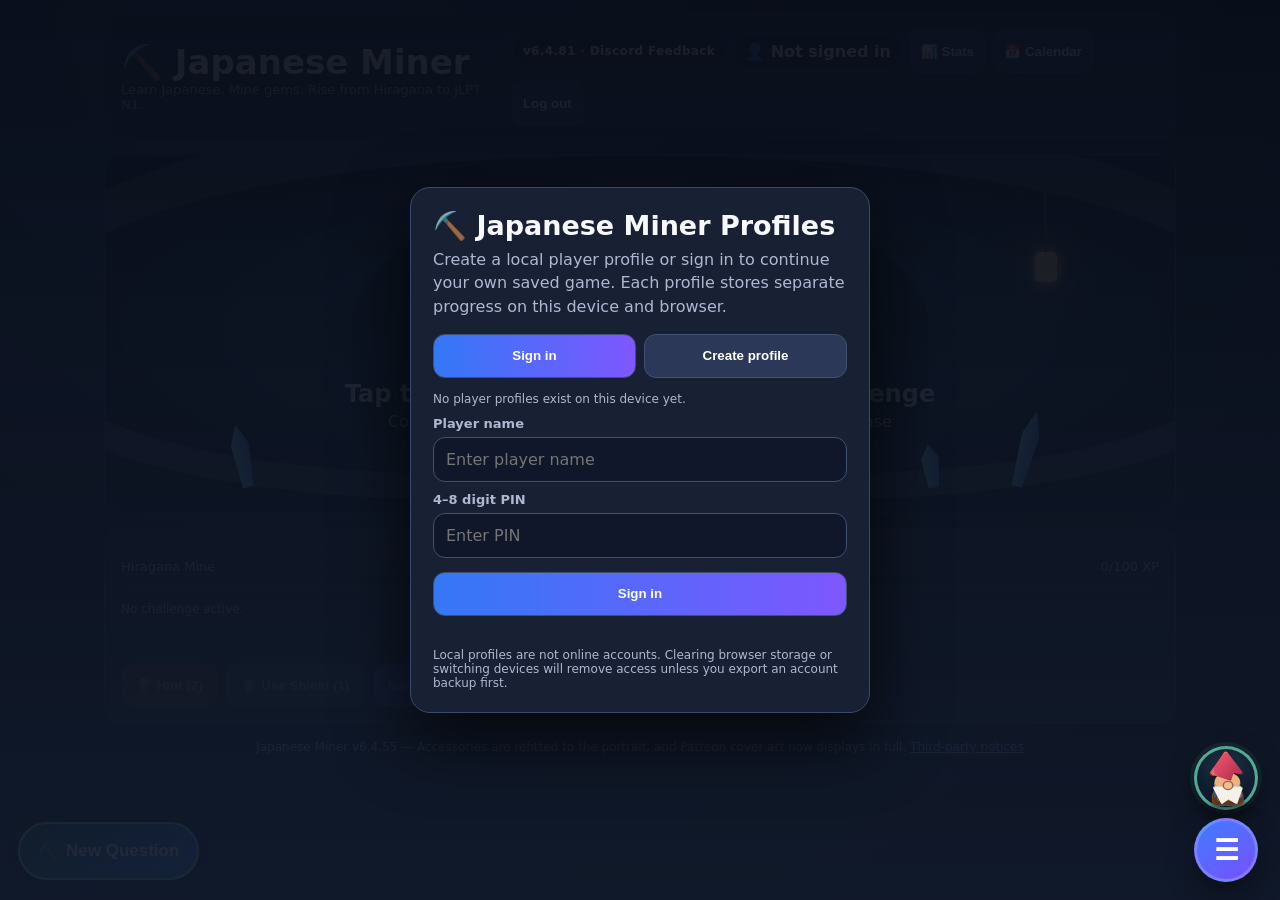
==== commit 4a78fef6: "Add files via upload" ====
--- a/index.html
+++ b/index.html
@@ -14,16 +14,16 @@
 <link rel="icon" href="japanese-miner-pickaxe-192-v6435.png" type="image/png" />
 <link rel="apple-touch-icon" sizes="180x180" href="japanese-miner-pickaxe-180-v6435.png" />
 <link rel="manifest" href="manifest.webmanifest" />
-<link rel="stylesheet" href="styles.css?v=6.4.60-supporter-locks-clean-accessories" />
-<link rel="stylesheet" href="v5.css?v=6.4.60-supporter-locks-clean-accessories" />
-<link rel="stylesheet" href="v6-6460.css?v=6.4.60-supporter-locks-clean-accessories" />
+<link rel="stylesheet" href="styles.css?v=6.4.81-discord-feedback-cleanup" />
+<link rel="stylesheet" href="v5.css?v=6.4.81-discord-feedback-cleanup" />
+<link rel="stylesheet" href="v6-6460.css?v=6.4.81-discord-feedback-cleanup" />
 
 </head>
 <body>
 
 <div id="authOverlay" class="auth-overlay">
   <section class="auth-card" aria-labelledby="authTitle">
-    <h2 id="authTitle">⛏️ Japanese Miner Profiles</h2>
+    <h2 id="authTitle">â›ï¸ Japanese Miner Profiles</h2>
     <p>Create a local player profile or sign in to continue your own saved game. Each profile stores separate progress on this device and browser.</p>
     <div class="auth-tabs">
       <button id="loginTabBtn" class="primary" type="button">Sign in</button>
@@ -31,7 +31,7 @@
     </div>
     <div id="profileList" class="profile-list"></div>
     <div class="auth-field"><label for="authUsername">Player name</label><input id="authUsername" maxlength="20" autocomplete="username" placeholder="Enter player name"></div>
-    <div class="auth-field"><label for="authPin">4–8 digit PIN</label><input id="authPin" type="password" inputmode="numeric" maxlength="8" autocomplete="current-password" placeholder="Enter PIN"></div>
+    <div class="auth-field"><label for="authPin">4â€“8 digit PIN</label><input id="authPin" type="password" inputmode="numeric" maxlength="8" autocomplete="current-password" placeholder="Enter PIN"></div>
     <div id="confirmPinWrap" class="auth-field" style="display:none"><label for="authPinConfirm">Confirm PIN</label><input id="authPinConfirm" type="password" inputmode="numeric" maxlength="8" autocomplete="new-password" placeholder="Re-enter PIN"></div>
     <label id="migrateWrap" class="form-check" style="display:none;margin-top:10px"><input id="migrateOldSave" class="form-check-input" type="checkbox" checked><span class="form-check-label">Import the existing prototype save into this new profile</span></label>
     <div class="auth-actions"><button id="authSubmitBtn" class="primary" type="button">Sign in</button></div>
@@ -44,7 +44,7 @@
   <section class="placement-card" role="dialog" aria-modal="true" aria-labelledby="placementTitle">
     <div class="placement-head">
       <div><div class="placement-kicker">New player setup</div><h2 id="placementTitle">Choose where your journey begins</h2></div>
-      <button id="placementCloseBtn" class="placement-close" type="button" aria-label="Close placement test">×</button>
+      <button id="placementCloseBtn" class="placement-close" type="button" aria-label="Close placement test">Ã—</button>
     </div>
     <div id="placementContent" aria-live="polite"></div>
   </section>
@@ -53,35 +53,35 @@
 <div class="app">
 <header>
   <div>
-    <h1>⛏️ Japanese Miner</h1>
+    <h1>â›ï¸ Japanese Miner</h1>
     <div class="subtitle">Learn Japanese. Mine gems. Rise from Hiragana to JLPT N1.</div>
   </div>
-  <div class="account-chip"><span class="build-badge">v6.4.55 · Accessory Portrait Refit</span><span>👤 <b id="activePlayerName">Not signed in</b></span><button id="headerStatsBtn" type="button" title="Open quick stats">📊 Stats</button><button id="studyCalendarBtn" type="button" title="Open the study calendar">📅 Calendar</button><button id="developerBtn" class="developer-only" type="button" hidden>👑 Admin</button><button id="logoutBtn" type="button">Log out</button></div>
+  <div class="account-chip"><span class="build-badge">v6.4.81 · Discord Feedback</span><span>👤 <b id="activePlayerName">Not signed in</b></span><button id="headerStatsBtn" type="button" title="Open quick stats">📊 Stats</button><button id="studyCalendarBtn" type="button" title="Open the study calendar">📅 Calendar</button><button id="developerBtn" class="developer-only" type="button" hidden>👑 Admin</button><button id="logoutBtn" type="button">Log out</button></div>
 </header>
 
-<button id="quickMineBtn" class="quick-mine-btn" type="button" aria-label="Start or return to the current question">⛏️ <span id="quickMineLabel">New Question</span></button>
-<button id="gameMenuBtn" class="game-menu-btn" type="button" aria-label="Open game menu" aria-expanded="false">☰</button>
+<button id="quickMineBtn" class="quick-mine-btn" type="button" aria-label="Start or return to the current question">â›ï¸ <span id="quickMineLabel">New Question</span></button>
+<button id="gameMenuBtn" class="game-menu-btn" type="button" aria-label="Open game menu" aria-expanded="false">â˜°</button>
 <div id="statsOverlay" class="stats-overlay"></div>
 <aside id="statsDrawer" class="stats-drawer" aria-hidden="true">
   <div class="stats-drawer-head">
-    <button id="backStatsToMenu" class="menu-back-button" type="button">← Menu</button>
+    <button id="backStatsToMenu" class="menu-back-button" type="button">â† Menu</button>
     <div class="menu-header-copy"><h2>Quick Stats</h2><div class="small">Your progress at a glance</div></div>
-    <button id="closeStatsBtn" class="stats-close" type="button" aria-label="Close quick stats">×</button>
+    <button id="closeStatsBtn" class="stats-close" type="button" aria-label="Close quick stats">Ã—</button>
   </div>
   <div class="quick-stats-grid">
-    <div class="quick-stat"><span>Nugget balance</span><strong>🪙 <b id="stoneWealth">0</b> Nuggets</strong></div>
-    <div class="quick-stat"><span>Practice health</span><strong>❤️ <b id="hearts">3</b>/<b id="maxHeartsTop">3</b></strong></div>
-    <div class="quick-stat"><span>Daily streak</span><strong>📅 <b id="practiceStreak">0</b> days</strong></div>
-    <div class="quick-stat"><span>Japanese level</span><strong>⭐ Lv. <b id="level">1</b></strong></div>
-    <div class="quick-stat"><span>Answer streak</span><strong>🔥 <b id="streak">0</b></strong></div>
+    <div class="quick-stat"><span>Nugget balance</span><strong>ðŸª™ <b id="stoneWealth">0</b> Nuggets</strong></div>
+    <div class="quick-stat"><span>Practice health</span><strong>â¤ï¸ <b id="hearts">3</b>/<b id="maxHeartsTop">3</b></strong></div>
+    <div class="quick-stat"><span>Daily streak</span><strong>ðŸ“… <b id="practiceStreak">0</b> days</strong></div>
+    <div class="quick-stat"><span>Japanese level</span><strong>â­ Lv. <b id="level">1</b></strong></div>
+    <div class="quick-stat"><span>Answer streak</span><strong>ðŸ”¥ <b id="streak">0</b></strong></div>
     <div class="quick-stat"><span>Current mine</span><strong id="quickStage">Hiragana</strong></div>
   </div>
   <div class="learning-settings">
     <label for="supportMode">Reading support
       <select id="supportMode">
-        <option value="guided">Guided — readings and furigana</option>
-        <option value="standard">Standard — normal furigana</option>
-        <option value="challenge">Challenge — reduced furigana</option>
+        <option value="guided">Guided â€” readings and furigana</option>
+        <option value="standard">Standard â€” normal furigana</option>
+        <option value="challenge">Challenge â€” reduced furigana</option>
       </select>
     </label>
     <div class="small">Changing reading support starts a fresh question. Recent-question memory reduces repetition.</div>
@@ -91,17 +91,17 @@
     <label class="form-check form-switch sound-toggle"><input id="voiceToggle" class="form-check-input" type="checkbox" checked><span class="form-check-label">Japanese voice</span></label>
     <label class="form-check form-switch sound-toggle"><input id="autoSpeakToggle" class="form-check-input" type="checkbox" checked><span class="form-check-label">Speak new questions automatically</span></label>
     <label class="form-check form-switch sound-toggle"><input id="smartReviewToggle" class="form-check-input" type="checkbox" checked><span class="form-check-label">Smart Review weak questions</span></label>
-    <label for="voiceRate">Voice speed <span id="voiceRateLabel">0.85×</span><input id="voiceRate" type="range" min="0.55" max="1.15" step="0.05" value="0.85"></label>
-    <button id="testVoiceBtn" type="button">🔊 Test Japanese Voice</button>
+    <label for="voiceRate">Voice speed <span id="voiceRateLabel">0.85Ã—</span><input id="voiceRate" type="range" min="0.55" max="1.15" step="0.05" value="0.85"></label>
+    <button id="testVoiceBtn" type="button">ðŸ”Š Test Japanese Voice</button>
   </div>
   <section class="session-summary" aria-label="Current study session">
     <div><span>Session</span><strong><b id="sessionAnswered">0</b>/<b id="sessionGoal">20</b></strong></div>
-    <div><span>Accuracy</span><strong id="sessionAccuracy">—</strong></div>
+    <div><span>Accuracy</span><strong id="sessionAccuracy">â€”</strong></div>
     <div class="session-progress"><i id="sessionProgressBar" style="width:0%"></i></div>
   </section>
   <div class="quick-actions">
-    <button id="jumpHealthBtn" type="button">❤️ Health</button>
-    <button id="jumpMasteryBtn" type="button">🔤 Mastery</button><button id="placementTestBtn" type="button">🧭 Placement Test</button>
+    <button id="jumpHealthBtn" type="button">â¤ï¸ Health</button>
+    <button id="jumpMasteryBtn" type="button">ðŸ”¤ Mastery</button><button id="placementTestBtn" type="button">ðŸ§­ Placement Test</button>
   </div>
 </aside>
 
@@ -109,7 +109,7 @@
   <main>
     <section class="panel mine" aria-label="Current learning-path cave">
       <div class="cave-scene" aria-hidden="true"><i class="cave-arch"></i><i class="cave-depth"></i><i class="cave-crystal c1"></i><i class="cave-crystal c2"></i><i class="cave-crystal c3"></i><i class="cave-lantern"></i></div>
-      <div class="rock" id="rock" data-pickaxe="standard" title="Mine with Standard Pickaxe"><span id="pickaxeIcon" class="pickaxe-icon">⛏️</span></div>
+      <div class="rock" id="rock" data-pickaxe="standard" title="Mine with Standard Pickaxe"><span id="pickaxeIcon" class="pickaxe-icon">â›ï¸</span></div>
       <h2 class="mine-title">Tap the rock to reveal a Japanese challenge</h2>
       <div class="mine-note">Correct answers produce better gems. Longer streaks increase gem quality and quantity.</div>
     </section>
@@ -126,8 +126,8 @@
       <div class="message" id="message"></div>
 
       <div class="controls">
-        <button id="hintBtn" class="warn" disabled>💡 Hint (<span id="hints">2</span>)</button>
-        <button id="shieldBtn" class="good" disabled>🛡️ Use Shield (<span id="shields">1</span>)</button>
+        <button id="hintBtn" class="warn" disabled>ðŸ’¡ Hint (<span id="hints">2</span>)</button>
+        <button id="shieldBtn" class="good" disabled>ðŸ›¡ï¸ Use Shield (<span id="shields">1</span>)</button>
         <button id="nextBtn" class="primary" disabled>Next Mine</button>
       </div>
     </section>
@@ -136,16 +136,16 @@
   <aside>
     <section class="panel" id="healthSection">
       <h3 class="section-title">Practice Health</h3>
-      <div style="display:flex;justify-content:space-between"><strong>❤️ <span id="healthText">3/3</span></strong><span class="small">Maximum: 14</span></div>
+      <div style="display:flex;justify-content:space-between"><strong>â¤ï¸ <span id="healthText">3/3</span></strong><span class="small">Maximum: 14</span></div>
       <div class="health-track"><div class="health-fill" id="healthFill"></div></div>
       <p class="small">Time away never costs hearts. An unshielded wrong answer may cost one heart, and recovery time continues while the game is closed.</p>
       <div id="recoveryBox" class="recovery-box" aria-live="polite">
-        <strong>❤️ Out of Hearts</strong>
+        <strong>â¤ï¸ Out of Hearts</strong>
         <div class="small">You do not have enough Nuggets for a restore.</div>
         <div id="recoveryTime" class="recovery-time">30:00</div>
         <div class="small">You will gain 3 hearts when the timer reaches zero.</div>
       </div>
-      <button id="maxHeartBtn" onclick="buyMaxHeart()">Increase Max Health — <span id="maxHeartCost">1 Agate</span></button>
+      <button id="maxHeartBtn" onclick="buyMaxHeart()">Increase Max Health â€” <span id="maxHeartCost">1 Agate</span></button>
     </section>
 
     <section class="panel" style="margin-top:14px">
@@ -158,17 +158,17 @@
       <p class="small">Prices increase automatically as higher learning mines are unlocked.</p>
       <div class="shop">
         <div class="item">
-          <div class="item-top"><strong>💡 Hint Crystal</strong><span id="hintShopPrice">2,500 Nuggets</span></div>
+          <div class="item-top"><strong>ðŸ’¡ Hint Crystal</strong><span id="hintShopPrice">2,500 Nuggets</span></div>
           <p>Reveals one incorrect answer during a challenge.</p>
           <button id="buyHintBtn" onclick="buy('hint')">Buy</button>
         </div>
         <div class="item">
-          <div class="item-top"><strong>🛡️ Life Shield</strong><span id="shieldShopPrice">10,000 Nuggets</span></div>
+          <div class="item-top"><strong>ðŸ›¡ï¸ Life Shield</strong><span id="shieldShopPrice">10,000 Nuggets</span></div>
           <p>Protects one heart after a wrong answer.</p>
           <button id="buyShieldBtn" onclick="buy('shield')">Buy</button>
         </div>
         <div class="item">
-          <div class="item-top"><strong>❤️ Heart Restore</strong><span id="heartShopPrice">50,000 Nuggets</span></div>
+          <div class="item-top"><strong>â¤ï¸ Heart Restore</strong><span id="heartShopPrice">50,000 Nuggets</span></div>
           <p>Restores all hearts.</p>
           <button id="buyHeartBtn" onclick="buy('heart')">Buy</button>
         </div>
@@ -184,9 +184,9 @@
     <section class="panel" style="margin-top:14px">
       <h3 class="section-title">Inventory</h3>
       <div class="inventory">
-        <div class="inv"><div>💡</div><strong id="invHints">2</strong><div class="small">Hints</div></div>
-        <div class="inv"><div>🛡️</div><strong id="invShields">1</strong><div class="small">Shields</div></div>
-        <div class="inv"><div>🏆</div><strong id="bestStreak">0</strong><div class="small">Best streak</div></div>
+        <div class="inv"><div>ðŸ’¡</div><strong id="invHints">2</strong><div class="small">Hints</div></div>
+        <div class="inv"><div>ðŸ›¡ï¸</div><strong id="invShields">1</strong><div class="small">Shields</div></div>
+        <div class="inv"><div>ðŸ†</div><strong id="bestStreak">0</strong><div class="small">Best streak</div></div>
       </div>
     </section>
   </aside>
@@ -211,8 +211,8 @@
 
 <section class="panel academy-launch" id="n5AcademySection" style="margin-top:14px">
   <div class="academy-launch-head">
-    <div><h3 class="section-title">⛏️ JLPT Course & Progress</h3><p class="small">Open the course for your selected JLPT mine: study vocabulary, kanji, grammar, reading, listening, reviews, and tests.</p></div>
-    <div class="n5-launch-actions"><button id="enterN5MineBtn" type="button">⛏️ Enter Selected Mine</button><button id="openAcademyBtn" class="primary" type="button">📚 Open Selected JLPT Course</button></div>
+    <div><h3 class="section-title">â›ï¸ JLPT Course & Progress</h3><p class="small">Open the course for your selected JLPT mine: study vocabulary, kanji, grammar, reading, listening, reviews, and tests.</p></div>
+    <div class="n5-launch-actions"><button id="enterN5MineBtn" type="button">â›ï¸ Enter Selected Mine</button><button id="openAcademyBtn" class="primary" type="button">ðŸ“š Open Selected JLPT Course</button></div>
   </div>
   <div class="academy-summary-grid">
     <div class="academy-summary"><strong id="academyVocabSummary">0/1000</strong><span>Vocabulary target</span></div>
@@ -227,7 +227,7 @@
   <p class="science-note">Gemstones are fixed checkpoint specimens instead of random per-question drops. Reach the marked course milestones to claim each stone once. Every stone keeps its fixed Nugget value, and shop purchases automatically spend lower-value stones first and return change when needed.</p>
   <div class="scientific-gem-showcase">
     <img src="scientific-gem-atlas.png" alt="Fifteen illustrated gemstones in the Scientific Gem Collection" />
-    <div><span>Checkpoint specimen archive</span><strong>15 unique gems · 15 fixed drops</strong><small>Follow each mine’s 20%, 40%, 60%, and 80% checkpoint markers.</small></div>
+    <div><span>Checkpoint specimen archive</span><strong>15 unique gems Â· 15 fixed drops</strong><small>Follow each mineâ€™s 20%, 40%, 60%, and 80% checkpoint markers.</small></div>
   </div>
   <div class="wealth-line"><span><strong>Total Nuggets</strong><div class="small">Replaces the old generic gem currency</div></span><span class="gem-value"><span id="collectionWealth">0</span> Nuggets</span></div>
   <div class="collection-head"><strong><span id="totalGemstones">0</span> gemstones collected</strong><span class="badge"><span id="uniqueGemstones">0</span>/<span id="gemSpeciesTotal">15</span> types discovered</span></div>
@@ -239,33 +239,33 @@
 
 <div id="gameMenuOverlay" class="game-menu-overlay" aria-hidden="true">
   <section class="game-menu-panel" role="dialog" aria-modal="true" aria-labelledby="gameMenuTitle">
-    <div class="game-menu-head"><button id="backGameMenuToGame" class="menu-back-button" type="button">← Game</button><div class="menu-header-copy"><div class="placement-kicker">Japanese Miner</div><h2 id="gameMenuTitle">Game Menu</h2></div><button id="closeGameMenuBtn" type="button" aria-label="Close game menu">×</button></div>
+    <div class="game-menu-head"><button id="backGameMenuToGame" class="menu-back-button" type="button">â† Game</button><div class="menu-header-copy"><div class="placement-kicker">Japanese Miner</div><h2 id="gameMenuTitle">Game Menu</h2></div><button id="closeGameMenuBtn" type="button" aria-label="Close game menu">Ã—</button></div>
     <div class="menu-wheel">
-      <button type="button" data-menu-action="course"><span>📚</span><strong>Course</strong><small>Study your current JLPT level</small></button>
-      <button type="button" data-menu-action="shop"><span>🛍️</span><strong>Shop</strong><small>Skins, wallpapers, and supplies</small></button>
-      <button type="button" data-menu-action="inventory"><span>🎒</span><strong>Inventory</strong><small>Hints, shields, and gemstones</small></button>
-      <button type="button" data-menu-action="notebook" data-menu-category-name="gear"><span>📓</span><strong>Notebook</strong><small>Difficult items and personal sticky notes</small></button>
-      <button type="button" data-menu-action="path"><span>🧭</span><strong>Learning Path</strong><small>Review every unlocked mine</small></button>
-      <button type="button" data-menu-action="stats"><span>📊</span><strong>Stats</strong><small>Progress, settings, and calendar</small></button>
-      <button type="button" data-menu-action="mine"><span>⛏️</span><strong>Mine</strong><small>Return to your current question</small></button>
-      <button type="button" data-menu-action="quests" data-menu-category-name="adventure"><span>📜</span><strong>Quests</strong><small>Daily and weekly goals with supply rewards</small></button>
-      <button type="button" data-menu-action="missions" data-menu-category-name="adventure"><span>🎯</span><strong>Missions</strong><small>Daily expedition objectives and mine-scaled rewards</small></button>
+      <button type="button" data-menu-action="course"><span>ðŸ“š</span><strong>Course</strong><small>Study your current JLPT level</small></button>
+      <button type="button" data-menu-action="shop"><span>ðŸ›ï¸</span><strong>Shop</strong><small>Skins, wallpapers, and supplies</small></button>
+      <button type="button" data-menu-action="inventory"><span>ðŸŽ’</span><strong>Inventory</strong><small>Hints, shields, and gemstones</small></button>
+      <button type="button" data-menu-action="notebook" data-menu-category-name="gear"><span>ðŸ““</span><strong>Notebook</strong><small>Difficult items and personal sticky notes</small></button>
+      <button type="button" data-menu-action="path"><span>ðŸ§­</span><strong>Learning Path</strong><small>Review every unlocked mine</small></button>
+      <button type="button" data-menu-action="stats"><span>ðŸ“Š</span><strong>Stats</strong><small>Progress, settings, and calendar</small></button>
+      <button type="button" data-menu-action="mine"><span>â›ï¸</span><strong>Mine</strong><small>Return to your current question</small></button>
+      <button type="button" data-menu-action="quests" data-menu-category-name="adventure"><span>ðŸ“œ</span><strong>Quests</strong><small>Daily and weekly goals with supply rewards</small></button>
+      <button type="button" data-menu-action="missions" data-menu-category-name="adventure"><span>ðŸŽ¯</span><strong>Missions</strong><small>Daily expedition objectives and mine-scaled rewards</small></button>
     </div>
   </section>
 </div>
 
 <div id="shopOverlay" class="shop-overlay" aria-hidden="true">
   <section class="shop-panel" role="dialog" aria-modal="true" aria-labelledby="shopTitle">
-    <div class="shop-head"><button id="backShopToMenu" class="menu-back-button" type="button">← Menu</button><div class="menu-header-copy"><div class="placement-kicker">Nugget Marketplace</div><h2 id="shopTitle">Miner Shop</h2><p>Spend Nuggets on permanent cosmetics or useful practice supplies.</p></div><button id="closeShopBtn" type="button" aria-label="Close shop">×</button></div>
-    <div class="shop-balance">🪙 <strong id="shopNuggetBalance">0</strong> Nuggets available</div>
+    <div class="shop-head"><button id="backShopToMenu" class="menu-back-button" type="button">â† Menu</button><div class="menu-header-copy"><div class="placement-kicker">Nugget Marketplace</div><h2 id="shopTitle">Miner Shop</h2><p>Spend Nuggets on permanent cosmetics or useful practice supplies.</p></div><button id="closeShopBtn" type="button" aria-label="Close shop">Ã—</button></div>
+    <div class="shop-balance">ðŸª™ <strong id="shopNuggetBalance">0</strong> Nuggets available</div>
     <div class="shop-tabs" role="tablist">
-      <button type="button" data-shop-tab="pickaxes" class="primary">⛏️ Pickaxe Skins</button>
-      <button type="button" data-shop-tab="character">🧍 Character</button>
-      <button type="button" data-shop-tab="fashion">👘 Fashion</button>
-      <button type="button" data-shop-tab="companions">🐾 Companions</button>
-      <button type="button" data-shop-tab="settlement">🏘️ Settlement</button>
-      <button type="button" data-shop-tab="wallpapers">🖼️ Wallpapers</button>
-      <button type="button" data-shop-tab="supplies">🎒 Supplies</button>
+      <button type="button" data-shop-tab="pickaxes" class="primary">â›ï¸ Pickaxe Skins</button>
+      <button type="button" data-shop-tab="character">ðŸ§ Character</button>
+      <button type="button" data-shop-tab="fashion">ðŸ‘˜ Fashion</button>
+      <button type="button" data-shop-tab="companions">ðŸ¾ Companions</button>
+      <button type="button" data-shop-tab="settlement">ðŸ˜ï¸ Settlement</button>
+      <button type="button" data-shop-tab="wallpapers">ðŸ–¼ï¸ Wallpapers</button>
+      <button type="button" data-shop-tab="supplies">ðŸŽ’ Supplies</button>
     </div>
     <div id="shopContent" class="shop-content"></div>
   </section>
@@ -274,7 +274,7 @@
 
 <div id="academyOverlay" class="academy-overlay" aria-hidden="true">
   <section class="academy-panel" role="dialog" aria-modal="true" aria-labelledby="academyTitle">
-    <div class="academy-head"><button id="backAcademyToMenu" class="menu-back-button" type="button">← Menu</button><div class="menu-header-copy"><h2 id="academyTitle">⛏️ JLPT N5 Mine — Course & Progress</h2><p>The mine and every N5 study tool share the same progress and mastery.</p></div><button id="closeAcademyBtn" type="button" aria-label="Close academy">×</button></div>
+    <div class="academy-head"><button id="backAcademyToMenu" class="menu-back-button" type="button">â† Menu</button><div class="menu-header-copy"><h2 id="academyTitle">â›ï¸ JLPT N5 Mine â€” Course & Progress</h2><p>The mine and every N5 study tool share the same progress and mastery.</p></div><button id="closeAcademyBtn" type="button" aria-label="Close academy">Ã—</button></div>
     <div class="academy-tabs" role="tablist">
       <button data-academy-tab="overview" class="primary" type="button">N5 Hub</button><button data-academy-tab="vocabulary" type="button">Vocabulary</button><button data-academy-tab="kanji" type="button">Kanji</button><button data-academy-tab="grammar" type="button">Grammar</button><button data-academy-tab="reading" type="button">Reading</button><button data-academy-tab="listening" type="button">Listening</button><button data-academy-tab="review" type="button">Daily Review</button><button data-academy-tab="tests" type="button">Tests</button>
     </div>
@@ -285,33 +285,33 @@
 <div id="developerOverlay" class="developer-overlay" aria-hidden="true">
   <section class="developer-panel" role="dialog" aria-modal="true" aria-labelledby="developerTitle">
     <div class="developer-head">
-      <button id="backDeveloperToMenu" class="menu-back-button" type="button">← Menu</button>
-      <div class="menu-header-copy"><h2 id="developerTitle">👑 Developer Control Center</h2><p>Testing tools for the Erendragneel administrator profile.</p></div>
-      <button id="closeDeveloperBtn" type="button" aria-label="Close developer controls">×</button>
+      <button id="backDeveloperToMenu" class="menu-back-button" type="button">â† Menu</button>
+      <div class="menu-header-copy"><h2 id="developerTitle">ðŸ‘‘ Developer Control Center</h2><p>Testing tools for the Erendragneel administrator profile.</p></div>
+      <button id="closeDeveloperBtn" type="button" aria-label="Close developer controls">Ã—</button>
     </div>
     <div class="developer-status"><span>Active profile</span><strong id="developerProfileName">Erendragneel</strong><span class="badge">ADMIN</span></div>
     <div class="developer-grid">
       <div class="developer-group">
-        <h3>🪙 Economy</h3>
+        <h3>ðŸª™ Economy</h3>
         <label>Set total Nuggets<input id="adminNuggetAmount" type="number" min="0" step="1000" value="1000000"></label>
         <div class="developer-actions"><button data-admin="set-nuggets" type="button">Set Nuggets</button><button data-admin="add-million" type="button">+1,000,000</button><button data-admin="add-gems" type="button">+100 of every gem</button></div>
       </div>
       <div class="developer-group">
-        <h3>❤️ Health</h3>
+        <h3>â¤ï¸ Health</h3>
         <div class="developer-actions"><button data-admin="restore-hearts" type="button">Restore Hearts</button><button data-admin="max-hearts" type="button">Set 14 Max Hearts</button></div>
         <label class="admin-toggle"><input id="adminInfiniteHearts" type="checkbox"> Infinite hearts / no heart loss</label>
       </div>
       <div class="developer-group">
-        <h3>📚 Progression</h3>
+        <h3>ðŸ“š Progression</h3>
         <label>Jump to learning stage<select id="adminStageSelect"><option value="0">Hiragana</option><option value="1">Katakana</option><option value="2">JLPT N5</option><option value="3">JLPT N4</option><option value="4">JLPT N3</option><option value="5">JLPT N2</option><option value="6">JLPT N1</option></select></label>
         <div class="developer-actions"><button data-admin="set-stage" type="button">Apply Stage</button><button data-admin="master-kana" type="button">Master All Kana</button><button data-admin="unlock-all" type="button">Unlock Everything</button></div>
       </div>
       <div class="developer-group">
-        <h3>⛏️ Cosmetics & Inventory</h3>
+        <h3>â›ï¸ Cosmetics & Inventory</h3>
         <div class="developer-actions"><button data-admin="unlock-pickaxes" type="button">Unlock All Pickaxes</button><button data-admin="add-items" type="button">+99 Hints & Shields</button></div>
       </div>
       <div class="developer-group developer-wide">
-        <h3>💾 Save Testing</h3>
+        <h3>ðŸ’¾ Save Testing</h3>
         <div class="developer-actions"><button data-admin="export-save" type="button">Export Save File</button><button data-admin="copy-save" type="button">Show Save JSON</button><button data-admin="reset-profile" class="danger" type="button">Reset Profile</button></div>
         <textarea id="adminSaveJson" rows="6" placeholder="Exported save JSON appears here. You can also paste a save here and use Import."></textarea>
         <button data-admin="import-save" type="button">Import Pasted Save</button>
@@ -321,16 +321,25 @@
   </section>
 </div>
 
-<div class="footer">Japanese Miner v6.4.55 — Accessories are refitted to the portrait, and Patreon cover art now displays in full. <a href="THIRD-PARTY-NOTICES.txt" target="_blank" rel="noopener">Third-party notices</a></div>
-</div>
-
-<script src="n5-vocabulary-1000.js?v=6.4.60-supporter-locks-clean-accessories" defer></script>
-<script src="game-6460.js?v=6.4.60-supporter-locks-clean-accessories" defer></script>
-<script src="v5-6400.js?v=6.4.60-supporter-locks-clean-accessories" defer></script>
-<script src="v6.js?v=6.4.60-supporter-locks-clean-accessories" defer></script>
-<script src="recovery-6460.js?v=6.4.60-supporter-locks-clean-accessories" defer></script>
+<div class="footer">Japanese Miner v6.4.55 â€” Accessories are refitted to the portrait, and Patreon cover art now displays in full. <a href="THIRD-PARTY-NOTICES.txt" target="_blank" rel="noopener">Third-party notices</a></div>
+</div>
+
+<script src="n5-vocabulary-1000.js?v=6.4.81-discord-feedback-cleanup" defer></script>
+<script src="game-6460.js?v=6.4.81-discord-feedback-cleanup" defer></script>
+<script src="v5-6400.js?v=6.4.81-discord-feedback-cleanup" defer></script>
+<script src="v6.js?v=6.4.81-discord-feedback-cleanup" defer></script>
+<script src="recovery-6460.js?v=6.4.81-discord-feedback-cleanup" defer></script>
 <script>if("serviceWorker" in navigator){window.addEventListener("load",()=>navigator.serviceWorker.register("./sw.js").catch(()=>{}));}</script>
 
+<script>
+  (() => {
+    const cp1252={0x20ac:0x80,0x201a:0x82,0x192:0x83,0x201e:0x84,0x2026:0x85,0x2020:0x86,0x2021:0x87,0x2c6:0x88,0x2030:0x89,0x160:0x8a,0x2039:0x8b,0x152:0x8c,0x17d:0x8e,0x2018:0x91,0x2019:0x92,0x201c:0x93,0x201d:0x94,0x2022:0x95,0x2013:0x96,0x2014:0x97,0x2dc:0x98,0x2122:0x99,0x161:0x9a,0x203a:0x9b,0x153:0x9c,0x17e:0x9e,0x178:0x9f};
+    const repair=value=>{if(!/[ÃâðÂ]/.test(value))return value;try{return new TextDecoder().decode(Uint8Array.from([...value],c=>cp1252[c.codePointAt(0)]??c.codePointAt(0)));}catch{return value;}};
+    const repairNode=node=>{if(node.nodeType===3)node.nodeValue=repair(node.nodeValue);else node.childNodes.forEach(repairNode);};
+    repairNode(document.body);
+    new MutationObserver(records=>records.forEach(record=>record.addedNodes.forEach(repairNode))).observe(document.body,{childList:true,subtree:true});
+  })();
+</script>
 </body>
 </html>
 
--- a/v6-6460.css
+++ b/v6-6460.css
@@ -1,6 +1,24 @@
 /* Japanese Miner v6.0 — The Polish Update */
 /* v6.1.1 approved rendered anime miner; shared by menus, profiles and try-on cards. */
 .miner-avatar .avatar-render{position:absolute;inset:0;width:100%;height:100%;object-fit:contain;object-position:center bottom;z-index:2;pointer-events:none;user-select:none;filter:drop-shadow(0 8px 7px #0007)}
+.miner-avatar.portrait-accessory .native-wardrobe-layers{display:block!important}
+.portrait-accessory-overlays{position:absolute;inset:0;z-index:6;pointer-events:none}.portrait-accessory-layer{position:absolute;display:block;box-sizing:border-box}.portrait-accessory-layer.glasses{left:36.2%;top:14.3%;width:27.6%;height:7.2%;border-top:2px solid #6e5028}.portrait-accessory-layer.glasses:before,.portrait-accessory-layer.glasses:after{content:"";position:absolute;top:0;width:39%;height:100%;border:2px solid #cda85b;border-radius:50%;background:#b9e9ff1c;box-shadow:0 0 2px #182238}.portrait-accessory-layer.glasses:before{left:0}.portrait-accessory-layer.glasses:after{right:0}.portrait-accessory-layer.headband{left:34.8%;top:10.8%;width:30.4%;height:4%;border:2px solid #141d2b;border-radius:50% 50% 20% 20%;background:linear-gradient(#1a314e 0 30%,#e1aa36 31% 42%,#1a314e 43%)}.portrait-accessory-layer.helmet{left:33%;top:3%;width:34%;height:15%;border:2px solid #6d4817;border-radius:50% 50% 14% 14%;background:linear-gradient(105deg,#9e6411,#ffc74c 42% 70%,#bd7818);box-shadow:inset 0 -9px #5c4526,0 2px 3px #0006}.portrait-accessory-layer.helmet:after{content:"";position:absolute;left:37%;top:17%;width:26%;height:37%;border:2px solid #64533a;border-radius:50%;background:#eaffff;box-shadow:0 0 8px #fff}.portrait-accessory-layer.earrings:before,.portrait-accessory-layer.earrings:after{content:"";position:absolute;top:22%;width:5.5%;height:4%;border:2px solid #d99d2f;border-radius:50%;background:#37c8be;box-shadow:0 0 3px #57eee2}.portrait-accessory-layer.earrings:before{left:35.6%}.portrait-accessory-layer.earrings:after{right:35.6%}.portrait-accessory-layer.scarf{left:37%;top:28.5%;width:26%;height:7%;border:2px solid #182b3b;border-radius:40% 40% 44% 44%;background:linear-gradient(135deg,#127c80,#39b7ae 45%,#d6a53c 46% 54%,#1b797d 55%);box-shadow:0 2px 3px #0006}
+.supporter-join-link{display:block;margin:18px auto 4px;padding:14px 20px;max-width:360px;text-align:center;border-radius:12px;background:linear-gradient(135deg,#ef4b79,#8a4dff);color:#fff!important;font-weight:900;text-decoration:none;box-shadow:0 8px 18px #0005}
+.portrait-accessory-layer.earrings{inset:0}
+.portrait-accessory-overlays{display:none!important}
+.portrait-accessory-images{position:absolute;inset:0;z-index:9;pointer-events:none;overflow:hidden}
+.portrait-accessory-image{position:absolute;inset:0;display:block;width:100%;height:100%;max-width:none;object-fit:contain;object-position:center bottom;filter:none}
+.fitted-accessory-layers{display:none!important}
+/* Restored compact accessory designs, fitted to the painted face, hairline, and collar. */
+.miner-avatar .fitted-accessory-layers .rendered-accessory{box-sizing:border-box;position:absolute;display:block;z-index:9!important;pointer-events:none}
+.miner-avatar .fitted-accessory-layers .accessory-glasses{left:48%!important;top:15.8%!important;width:3.2%!important;height:.8%!important;border:0!important;border-radius:0!important;background:#4e3a1e!important;box-shadow:0 1px 1px #0007!important}
+.miner-avatar .fitted-accessory-layers .accessory-glasses:before,.miner-avatar .fitted-accessory-layers .accessory-glasses:after{content:""!important;position:absolute!important;top:-135%!important;width:155%!important;height:340%!important;border:1.35px solid #9a763a!important;border-radius:50%!important;background:linear-gradient(135deg,#d9fbff66,#7ea9d433)!important;box-shadow:inset 0 0 0 1px #fff5!important}.miner-avatar .fitted-accessory-layers .accessory-glasses:before{right:104%!important}.miner-avatar .fitted-accessory-layers .accessory-glasses:after{left:104%!important}
+.miner-avatar .fitted-accessory-layers .accessory-headband{left:35.5%!important;top:10.8%!important;width:29%!important;height:3.6%!important;border:0!important;border-radius:0!important;background:url('accessory-headband-user-reference-trim.png') center/contain no-repeat!important;box-shadow:none!important}.miner-avatar .fitted-accessory-layers .accessory-headband:after{display:none!important}
+.miner-avatar .fitted-accessory-layers .accessory-helmet{left:35.5%!important;top:2.4%!important;width:29%!important;height:8.3%!important;border:1.5px solid #493114!important;border-radius:56% 56% 24% 24%!important;background:linear-gradient(115deg,#fff0a1,#e8a927 48%,#9a581b)!important;box-shadow:inset 0 2px #fff8c9,0 2px 3px #0009!important}.miner-avatar .fitted-accessory-layers .accessory-helmet:before{content:""!important;position:absolute!important;left:-6%!important;right:-6%!important;bottom:5%!important;height:17%!important;border:1px solid #3b392d!important;border-radius:999px!important;background:#293a3e!important;box-shadow:inset 0 1px #86a6a4!important}.miner-avatar .fitted-accessory-layers .accessory-helmet:after{content:""!important;position:absolute!important;left:40%!important;top:27%!important;width:20%!important;height:28%!important;border:1px solid #493114!important;border-radius:50%!important;background:radial-gradient(circle,#fff 0 21%,#e4f6ff 23% 52%,#64a9cf 55% 100%)!important;box-shadow:0 0 4px #c9f5ff!important}
+.miner-avatar .fitted-accessory-layers .accessory-earrings{left:35.2%!important;top:19.2%!important;width:3px!important;height:6px!important;border:1px solid #9a6e22!important;border-radius:50%!important;background:radial-gradient(circle at 40% 35%,#fff4a4 0 17%,#45c9c4 20% 52%,#167a7d 55% 100%)!important;box-shadow:70px 0 0 -1px #d3a13e,70px 0 0 0 #9a6e22!important}.miner-avatar .fitted-accessory-layers .accessory-earrings:before{content:""!important;position:absolute!important;left:0!important;top:1px!important;width:1px!important;height:1px!important;border-radius:50%!important;background:#fff7c4!important;box-shadow:70px 0 #fff7c4!important}
+.miner-avatar .fitted-accessory-layers .accessory-scarf{left:38%!important;top:25%!important;width:24%!important;height:4%!important;border:1.5px solid #254a52!important;border-radius:50% 50% 42% 42%!important;background:linear-gradient(135deg,#56c3be,#15757c 58%,#0d424d)!important;box-shadow:inset 0 1px #d4fff488,0 2px 3px #0007!important}.miner-avatar .fitted-accessory-layers .accessory-scarf:after{content:""!important;position:absolute!important;right:13%!important;top:70%!important;width:16%!important;height:76%!important;border:1.5px solid #254a52!important;border-radius:0 0 8px 8px!important;background:linear-gradient(90deg,#258b8d,#0e555e)!important;box-shadow:inset -1px 0 #b6f0d166!important;transform:rotate(9deg)!important}
+.combined-accessories .portrait-accessory-layer.glasses{left:39%;top:18.5%;width:21%;height:4.5%;border-top-width:1px}.combined-accessories .portrait-accessory-layer.glasses:before,.combined-accessories .portrait-accessory-layer.glasses:after{border-width:1.5px}.combined-accessories .portrait-accessory-layer.headband{left:38%;top:15%;width:24%;height:2.5%;border-width:1px}.combined-accessories .portrait-accessory-layer.helmet{left:37%;top:14%;width:26%;height:9%;border-width:1.5px;box-shadow:inset 0 -5px #5c4526,0 2px 3px #0006}.combined-accessories .portrait-accessory-layer.helmet:after{border-width:1px;box-shadow:0 0 5px #fff}.combined-accessories .portrait-accessory-layer.earrings:before,.combined-accessories .portrait-accessory-layer.earrings:after{top:23%;width:3%;height:2%;border-width:1px}.combined-accessories .portrait-accessory-layer.earrings:before{left:39%}.combined-accessories .portrait-accessory-layer.earrings:after{right:39%}.combined-accessories .portrait-accessory-layer.scarf{left:40%;top:30%;width:20%;height:4%;border-width:1px;box-shadow:0 1px 2px #0006}.combined-accessories .portrait-accessory-layer.helmet~.headband{display:none}
+.v6-gnome{width:76px;height:86px}.gnome-hat{left:6px;top:1px;width:62px;height:48px;border:2px solid #6f2015;border-radius:55% 45% 35% 48%;background:linear-gradient(135deg,#f55a33 0 46%,#bf2d20 47% 78%,#841b1d 79%);clip-path:polygon(60% 0,92% 15%,74% 44%,100% 78%,66% 82%,56% 100%,19% 84%,0 88%);box-shadow:inset 8px 2px #ffab5b55}.gnome-face{left:20px;top:34px;width:39px;height:30px;background:#f0ba91;box-shadow:inset 0 -4px #cc835f}.gnome-nose{left:31px;top:44px;width:17px;height:15px;background:#f7c49b;border:2px solid #9b6047}.gnome-beard{left:12px;top:50px;width:52px;height:32px;border:2px solid #c7c7bd;border-radius:16px 16px 28px 28px;background:repeating-linear-gradient(105deg,#fff 0 4px,#deded5 5px 7px);clip-path:polygon(0 0,100% 0,92% 60%,76% 100%,57% 74%,43% 100%,22% 73%,7% 100%)}.gnome-body{left:13px;bottom:0;width:51px;height:30px;border:2px solid #71431f;border-radius:16px 16px 9px 9px;background:repeating-linear-gradient(90deg,#a96932 0 9px,#c78a4c 10px 17px);box-shadow:inset 0 -9px #603519}.gnome-body:after{content:"";position:absolute;left:4px;right:4px;top:12px;height:7px;border:2px solid #5d3b20;border-radius:4px;background:#d3a739;box-shadow:inset 18px 0 #6f4b25,inset -18px 0 #6f4b25}
 .miner-avatar>.avatar-shadow,.miner-avatar>.avatar-legs,.miner-avatar>.avatar-body,.miner-avatar>.avatar-neck,.miner-avatar>.avatar-head{display:none!important}
 .rendered-avatar-layers{position:absolute;inset:0;z-index:3;overflow:hidden;pointer-events:none}.rendered-avatar-layers>i{position:absolute;display:block;mix-blend-mode:color;opacity:.28}
 .rendered-skin-tint{inset:0;background:radial-gradient(ellipse 15% 11% at 50% 14%,var(--skin) 0 96%,transparent 100%),radial-gradient(ellipse 4% 3% at 25% 53%,var(--skin) 0 94%,transparent 100%),radial-gradient(ellipse 4% 3% at 75% 53%,var(--skin) 0 94%,transparent 100%);mix-blend-mode:color!important;opacity:.72!important}.rendered-skin-tint:before,.rendered-skin-tint:after{content:"";position:absolute;top:36%;width:7%;height:16%;border-radius:45%;background:var(--skin)}.rendered-skin-tint:before{left:24%;transform:rotate(8deg)}.rendered-skin-tint:after{right:24%;transform:rotate(-8deg)}.miner-avatar[data-skin="light"] .rendered-skin-tint{opacity:.28!important}.miner-avatar[data-skin="warm"] .rendered-skin-tint{opacity:.58!important}.miner-avatar[data-skin="tan"] .rendered-skin-tint{opacity:.74!important}.miner-avatar[data-skin="deep"] .rendered-skin-tint{opacity:.88!important}
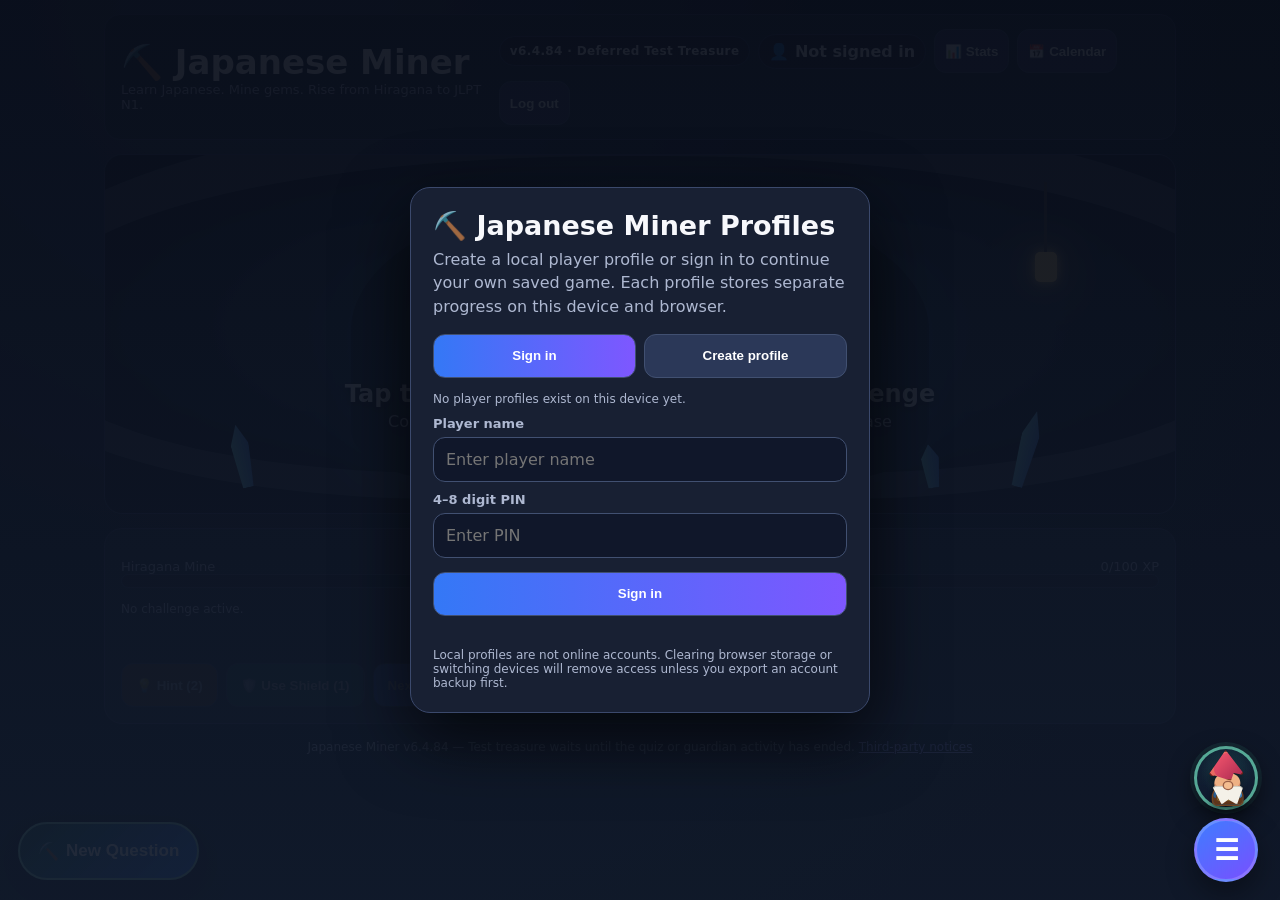
==== commit 50acd3e7: "Add files via upload" ====
--- a/index.html
+++ b/index.html
@@ -14,9 +14,9 @@
 <link rel="icon" href="japanese-miner-pickaxe-192-v6435.png" type="image/png" />
 <link rel="apple-touch-icon" sizes="180x180" href="japanese-miner-pickaxe-180-v6435.png" />
 <link rel="manifest" href="manifest.webmanifest" />
-<link rel="stylesheet" href="styles.css?v=6.4.81-discord-feedback-cleanup" />
-<link rel="stylesheet" href="v5.css?v=6.4.81-discord-feedback-cleanup" />
-<link rel="stylesheet" href="v6-6460.css?v=6.4.81-discord-feedback-cleanup" />
+<link rel="stylesheet" href="styles.css?v=6.4.84-deferred-test-treasure" />
+<link rel="stylesheet" href="v5.css?v=6.4.84-deferred-test-treasure" />
+<link rel="stylesheet" href="v6-6460.css?v=6.4.84-deferred-test-treasure" />
 
 </head>
 <body>
@@ -56,7 +56,7 @@
     <h1>â›ï¸ Japanese Miner</h1>
     <div class="subtitle">Learn Japanese. Mine gems. Rise from Hiragana to JLPT N1.</div>
   </div>
-  <div class="account-chip"><span class="build-badge">v6.4.81 · Discord Feedback</span><span>👤 <b id="activePlayerName">Not signed in</b></span><button id="headerStatsBtn" type="button" title="Open quick stats">📊 Stats</button><button id="studyCalendarBtn" type="button" title="Open the study calendar">📅 Calendar</button><button id="developerBtn" class="developer-only" type="button" hidden>👑 Admin</button><button id="logoutBtn" type="button">Log out</button></div>
+  <div class="account-chip"><span class="build-badge">v6.4.84 · Deferred Test Treasure</span><span>👤 <b id="activePlayerName">Not signed in</b></span><button id="headerStatsBtn" type="button" title="Open quick stats">📊 Stats</button><button id="studyCalendarBtn" type="button" title="Open the study calendar">📅 Calendar</button><button id="developerBtn" class="developer-only" type="button" hidden>👑 Admin</button><button id="logoutBtn" type="button">Log out</button></div>
 </header>
 
 <button id="quickMineBtn" class="quick-mine-btn" type="button" aria-label="Start or return to the current question">â›ï¸ <span id="quickMineLabel">New Question</span></button>
@@ -321,14 +321,14 @@
   </section>
 </div>
 
-<div class="footer">Japanese Miner v6.4.55 â€” Accessories are refitted to the portrait, and Patreon cover art now displays in full. <a href="THIRD-PARTY-NOTICES.txt" target="_blank" rel="noopener">Third-party notices</a></div>
-</div>
-
-<script src="n5-vocabulary-1000.js?v=6.4.81-discord-feedback-cleanup" defer></script>
-<script src="game-6460.js?v=6.4.81-discord-feedback-cleanup" defer></script>
-<script src="v5-6400.js?v=6.4.81-discord-feedback-cleanup" defer></script>
-<script src="v6.js?v=6.4.81-discord-feedback-cleanup" defer></script>
-<script src="recovery-6460.js?v=6.4.81-discord-feedback-cleanup" defer></script>
+<div class="footer">Japanese Miner v6.4.84 â€” Test treasure waits until the quiz or guardian activity has ended. <a href="THIRD-PARTY-NOTICES.txt" target="_blank" rel="noopener">Third-party notices</a></div>
+</div>
+
+<script src="n5-vocabulary-1000.js?v=6.4.84-deferred-test-treasure" defer></script>
+<script src="game-6460.js?v=6.4.84-deferred-test-treasure" defer></script>
+<script src="v5-6400.js?v=6.4.84-deferred-test-treasure" defer></script>
+<script src="v6.js?v=6.4.84-deferred-test-treasure" defer></script>
+<script src="recovery-6460.js?v=6.4.84-deferred-test-treasure" defer></script>
 <script>if("serviceWorker" in navigator){window.addEventListener("load",()=>navigator.serviceWorker.register("./sw.js").catch(()=>{}));}</script>
 
 <script>
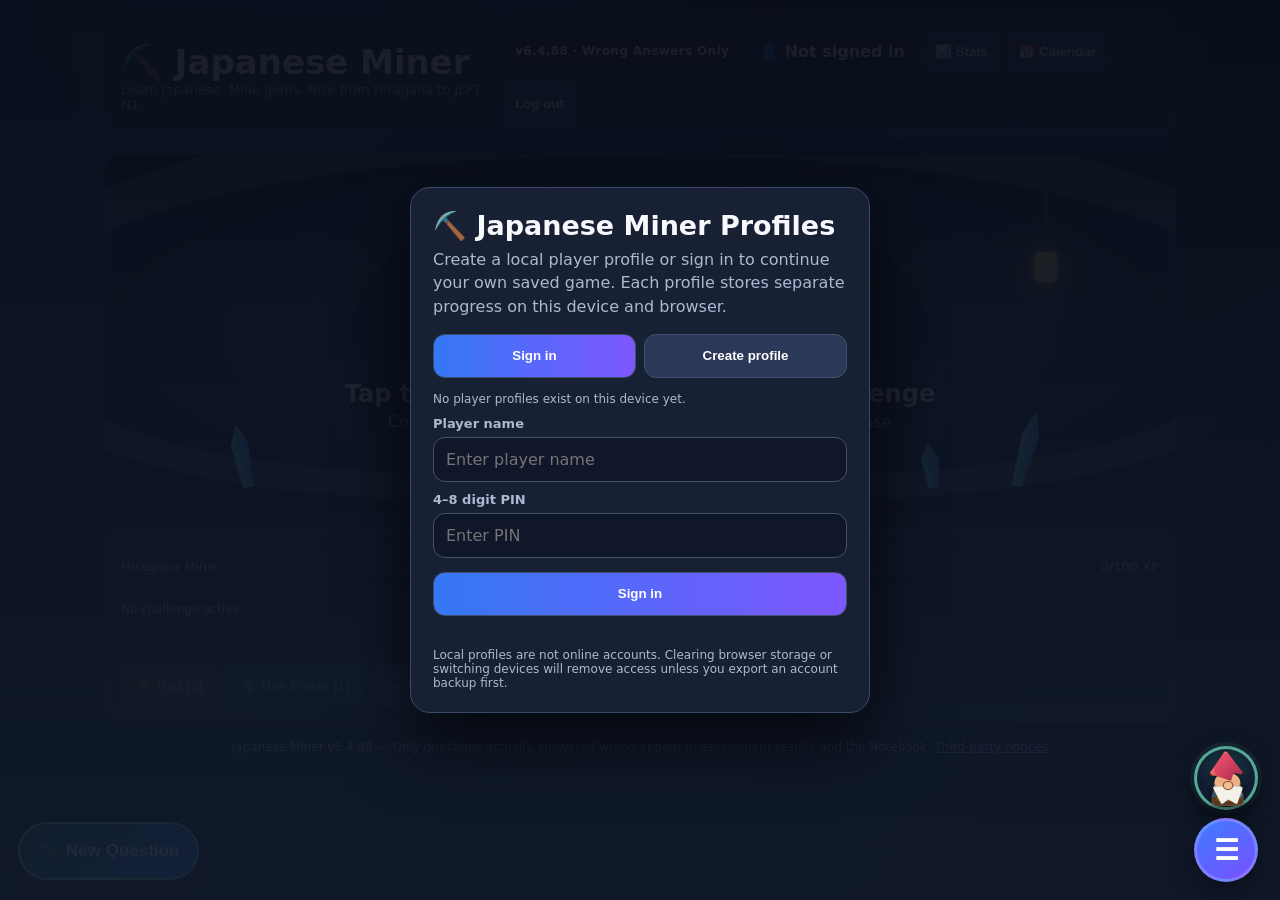
==== commit a1c0187e: "Add files via upload" ====
--- a/index.html
+++ b/index.html
@@ -14,9 +14,9 @@
 <link rel="icon" href="japanese-miner-pickaxe-192-v6435.png" type="image/png" />
 <link rel="apple-touch-icon" sizes="180x180" href="japanese-miner-pickaxe-180-v6435.png" />
 <link rel="manifest" href="manifest.webmanifest" />
-<link rel="stylesheet" href="styles.css?v=6.4.84-deferred-test-treasure" />
-<link rel="stylesheet" href="v5.css?v=6.4.84-deferred-test-treasure" />
-<link rel="stylesheet" href="v6-6460.css?v=6.4.84-deferred-test-treasure" />
+<link rel="stylesheet" href="styles.css?v=6.4.88-wrong-answers-only" />
+<link rel="stylesheet" href="v5.css?v=6.4.88-wrong-answers-only" />
+<link rel="stylesheet" href="v6-6460.css?v=6.4.88-wrong-answers-only" />
 
 </head>
 <body>
@@ -56,7 +56,7 @@
     <h1>â›ï¸ Japanese Miner</h1>
     <div class="subtitle">Learn Japanese. Mine gems. Rise from Hiragana to JLPT N1.</div>
   </div>
-  <div class="account-chip"><span class="build-badge">v6.4.84 · Deferred Test Treasure</span><span>👤 <b id="activePlayerName">Not signed in</b></span><button id="headerStatsBtn" type="button" title="Open quick stats">📊 Stats</button><button id="studyCalendarBtn" type="button" title="Open the study calendar">📅 Calendar</button><button id="developerBtn" class="developer-only" type="button" hidden>👑 Admin</button><button id="logoutBtn" type="button">Log out</button></div>
+  <div class="account-chip"><span class="build-badge">v6.4.88 · Wrong Answers Only</span><span>👤 <b id="activePlayerName">Not signed in</b></span><button id="headerStatsBtn" type="button" title="Open quick stats">📊 Stats</button><button id="studyCalendarBtn" type="button" title="Open the study calendar">📅 Calendar</button><button id="developerBtn" class="developer-only" type="button" hidden>👑 Admin</button><button id="logoutBtn" type="button">Log out</button></div>
 </header>
 
 <button id="quickMineBtn" class="quick-mine-btn" type="button" aria-label="Start or return to the current question">â›ï¸ <span id="quickMineLabel">New Question</span></button>
@@ -321,14 +321,16 @@
   </section>
 </div>
 
-<div class="footer">Japanese Miner v6.4.84 â€” Test treasure waits until the quiz or guardian activity has ended. <a href="THIRD-PARTY-NOTICES.txt" target="_blank" rel="noopener">Third-party notices</a></div>
-</div>
-
-<script src="n5-vocabulary-1000.js?v=6.4.84-deferred-test-treasure" defer></script>
-<script src="game-6460.js?v=6.4.84-deferred-test-treasure" defer></script>
-<script src="v5-6400.js?v=6.4.84-deferred-test-treasure" defer></script>
-<script src="v6.js?v=6.4.84-deferred-test-treasure" defer></script>
-<script src="recovery-6460.js?v=6.4.84-deferred-test-treasure" defer></script>
+<div class="footer">Japanese Miner v6.4.88 â€” Only questions actually answered wrong appear in assessment results and the Notebook. <a href="THIRD-PARTY-NOTICES.txt" target="_blank" rel="noopener">Third-party notices</a></div>
+</div>
+
+<script src="n5-vocabulary-1000.js?v=6.4.88-wrong-answers-only" defer></script>
+<script src="game-6460.js?v=6.4.88-wrong-answers-only" defer></script>
+<script src="v5-6400.js?v=6.4.88-wrong-answers-only" defer></script>
+<script src="v6.js?v=6.4.88-wrong-answers-only" defer></script>
+<script src="recovery-6460.js?v=6.4.88-wrong-answers-only" defer></script>
+<script src="patreon-config.js?v=6.4.88-wrong-answers-only" defer></script>
+<script src="patreon-linking.js?v=6.4.88-wrong-answers-only" defer></script>
 <script>if("serviceWorker" in navigator){window.addEventListener("load",()=>navigator.serviceWorker.register("./sw.js").catch(()=>{}));}</script>
 
 <script>
--- a/v6-6460.css
+++ b/v6-6460.css
@@ -513,6 +513,53 @@
   text-align:left;
  }
 }
+
+/* v6.4.85 - verified Patreon account linking */
+.patreon-link-account{margin:0 0 18px;padding:18px;border:1px solid #7857c7;border-radius:18px;background:linear-gradient(145deg,#251d3f,#171c31);box-shadow:0 14px 34px #0005}
+.patreon-link-account>span{display:block;margin-bottom:5px;color:#f5a9ff;font-size:11px;font-weight:900;letter-spacing:.12em}
+.patreon-link-account h3{margin:0 0 8px;font-size:22px}
+.patreon-link-account p{line-height:1.55;color:#d7d9eb}
+.patreon-link-account small{display:block;margin-top:10px;color:#aeb5d0;line-height:1.45}
+.patreon-link-account form{display:grid;gap:11px;margin:15px 0}
+.patreon-link-account label{display:grid;gap:6px;color:#d9dcf2;font-size:13px;font-weight:800}
+.patreon-link-account input{width:100%;border:1px solid #596485;border-radius:11px;background:#0e1426;color:#fff;padding:11px 12px;font:inherit}
+.patreon-link-account input:focus{outline:2px solid #ca7aff;outline-offset:2px}
+.patreon-link-actions{display:flex;flex-wrap:wrap;gap:8px;margin-top:13px}
+.patreon-link-actions button{min-height:42px;padding:9px 14px}
+.patreon-link-account.setup-needed{border-color:#aa7b33;background:linear-gradient(145deg,#342819,#171c2b)}
+.patreon-link-account.active-member{border-color:#5ee2a2;background:linear-gradient(145deg,#15382f,#171c31)}
+.patreon-link-notice{margin:12px 0;padding:10px 12px;border-radius:10px;background:#27304c;color:#eef1ff}
+.patreon-link-notice.success{background:#174638;color:#c8ffe7}
+.patreon-link-notice.error{background:#572a37;color:#ffe0e7}
+.patreon-entitlement-badge{display:flex;align-items:center;gap:13px;margin:14px 0;padding:13px;border:1px solid #4a9777;border-radius:14px;background:#0b221c88}
+.patreon-entitlement-badge>b{display:grid;place-items:center;width:48px;height:48px;border-radius:50%;background:#62e8aa;color:#102a20;font-size:23px}
+.patreon-entitlement-badge>span{display:grid;gap:2px;font-weight:900;font-size:17px}
+.patreon-entitlement-badge small{margin:0;font-size:11px;font-weight:600}
+.supporter-gate button{margin:10px 0;padding:9px 13px;border-color:#ad71e8;background:#6d42a5;color:#fff}
+@media(max-width:560px){.patreon-link-actions{display:grid;grid-template-columns:1fr}.patreon-link-actions button{width:100%}.patreon-link-account{padding:15px}.patreon-entitlement-badge{align-items:flex-start}}
+
+/* v6.4.86 - missed questions in assessment results */
+.assessment-missed{display:grid;gap:13px;margin:18px 0 4px;padding:16px;border:1px solid #d77789;border-radius:18px;background:#2f1c2a;text-align:left}
+.assessment-missed.assessment-perfect{border-color:#58c99c;background:#17362e}
+.assessment-missed-heading{display:flex;align-items:flex-start;gap:11px}
+.assessment-missed-heading>span{display:grid;place-items:center;flex:0 0 38px;width:38px;height:38px;border-radius:12px;background:#562838;font-size:20px}
+.assessment-perfect .assessment-missed-heading>span{background:#205643;color:#bff7df}
+.assessment-missed-heading h4{margin:0;color:#fff;font-size:18px}
+.assessment-missed-heading p{margin:4px 0 0;color:#d7c7d0;font-size:13px;line-height:1.45}
+.assessment-perfect .assessment-missed-heading p{color:#bfe5d7}
+.assessment-missed-list{display:grid;gap:9px;max-height:460px;overflow:auto;padding-right:3px;scrollbar-gutter:stable}
+.assessment-missed-item{display:grid;grid-template-columns:34px minmax(0,1fr);gap:10px;padding:13px;border:1px solid #674153;border-radius:14px;background:#171a2b;text-align:left}
+.assessment-missed-number{display:grid;place-items:center;align-self:start;width:30px;height:30px;border-radius:50%;background:#71364a;color:#fff;font-weight:900}
+.assessment-missed-item small{display:block;color:#e29cb0;font-size:10px;font-weight:900;letter-spacing:.07em;text-transform:uppercase}
+.assessment-missed-item h5{margin:4px 0;color:#fff;font-size:20px;overflow-wrap:anywhere}
+.assessment-missed-item p{margin:3px 0 9px!important;color:#cbd3e5!important;font-size:13px;line-height:1.45}
+.assessment-missed-item dl{display:grid;grid-template-columns:repeat(2,minmax(0,1fr));gap:7px;margin:8px 0 0}
+.assessment-missed-item dl>div{display:grid;gap:2px;padding:8px 10px;border-radius:10px;background:#242b40}
+.assessment-missed-item dt{color:#aeb9cf;font-size:10px;font-weight:800;text-transform:uppercase}
+.assessment-missed-item dd{margin:0;color:#fff;font-weight:850;overflow-wrap:anywhere}
+.assessment-missed-item dl>div:last-child{background:#173a30}.assessment-missed-item dl>div:last-child dd{color:#9cf0cd}
+@media(max-width:560px){.assessment-missed{padding:13px}.assessment-missed-item{grid-template-columns:28px minmax(0,1fr);padding:11px}.assessment-missed-number{width:26px;height:26px}.assessment-missed-item dl{grid-template-columns:1fr}.assessment-missed-list{max-height:390px}}
+
 @media(max-width:380px){
  .v6-coach-popover{
   left:calc(6px + env(safe-area-inset-left));
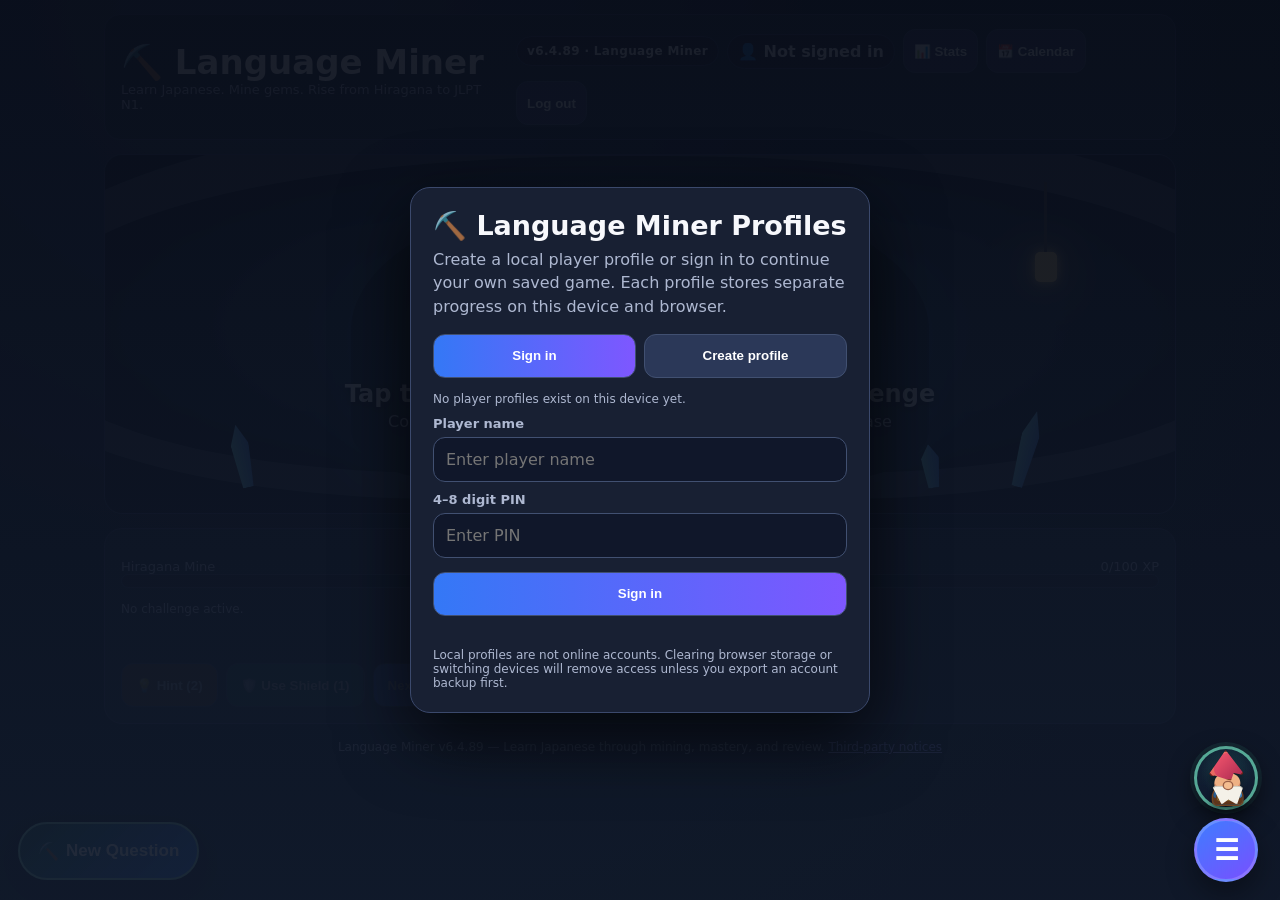
==== commit 46dfc507: "Add files via upload" ====
--- a/index.html
+++ b/index.html
@@ -3,27 +3,27 @@
 <head>
 <meta charset="UTF-8" />
 <meta name="viewport" content="width=device-width, initial-scale=1, viewport-fit=cover" />
-<title>Japanese Miner</title>
+<title>Language Miner</title>
 <meta name="description" content="A relaxing Japanese-learning mining game with kana mastery, gemstones, nuggets, and collectible pickaxes." />
 <meta name="theme-color" content="#101522" />
 <meta name="color-scheme" content="dark" />
 <meta name="mobile-web-app-capable" content="yes" />
 <meta name="apple-mobile-web-app-capable" content="yes" />
 <meta name="apple-mobile-web-app-status-bar-style" content="black-translucent" />
-<meta name="apple-mobile-web-app-title" content="Japanese Miner" />
+<meta name="apple-mobile-web-app-title" content="Language Miner" />
 <link rel="icon" href="japanese-miner-pickaxe-192-v6435.png" type="image/png" />
 <link rel="apple-touch-icon" sizes="180x180" href="japanese-miner-pickaxe-180-v6435.png" />
 <link rel="manifest" href="manifest.webmanifest" />
-<link rel="stylesheet" href="styles.css?v=6.4.88-wrong-answers-only" />
-<link rel="stylesheet" href="v5.css?v=6.4.88-wrong-answers-only" />
-<link rel="stylesheet" href="v6-6460.css?v=6.4.88-wrong-answers-only" />
+<link rel="stylesheet" href="styles.css?v=6.4.89-language-miner" />
+<link rel="stylesheet" href="v5.css?v=6.4.89-language-miner" />
+<link rel="stylesheet" href="v6-6460.css?v=6.4.89-language-miner" />
 
 </head>
 <body>
 
 <div id="authOverlay" class="auth-overlay">
   <section class="auth-card" aria-labelledby="authTitle">
-    <h2 id="authTitle">â›ï¸ Japanese Miner Profiles</h2>
+    <h2 id="authTitle">â›ï¸ Language Miner Profiles</h2>
     <p>Create a local player profile or sign in to continue your own saved game. Each profile stores separate progress on this device and browser.</p>
     <div class="auth-tabs">
       <button id="loginTabBtn" class="primary" type="button">Sign in</button>
@@ -53,10 +53,10 @@
 <div class="app">
 <header>
   <div>
-    <h1>â›ï¸ Japanese Miner</h1>
+    <h1>â›ï¸ Language Miner</h1>
     <div class="subtitle">Learn Japanese. Mine gems. Rise from Hiragana to JLPT N1.</div>
   </div>
-  <div class="account-chip"><span class="build-badge">v6.4.88 · Wrong Answers Only</span><span>👤 <b id="activePlayerName">Not signed in</b></span><button id="headerStatsBtn" type="button" title="Open quick stats">📊 Stats</button><button id="studyCalendarBtn" type="button" title="Open the study calendar">📅 Calendar</button><button id="developerBtn" class="developer-only" type="button" hidden>👑 Admin</button><button id="logoutBtn" type="button">Log out</button></div>
+  <div class="account-chip"><span class="build-badge">v6.4.89 · Language Miner</span><span>👤 <b id="activePlayerName">Not signed in</b></span><button id="headerStatsBtn" type="button" title="Open quick stats">📊 Stats</button><button id="studyCalendarBtn" type="button" title="Open the study calendar">📅 Calendar</button><button id="developerBtn" class="developer-only" type="button" hidden>👑 Admin</button><button id="logoutBtn" type="button">Log out</button></div>
 </header>
 
 <button id="quickMineBtn" class="quick-mine-btn" type="button" aria-label="Start or return to the current question">â›ï¸ <span id="quickMineLabel">New Question</span></button>
@@ -239,7 +239,7 @@
 
 <div id="gameMenuOverlay" class="game-menu-overlay" aria-hidden="true">
   <section class="game-menu-panel" role="dialog" aria-modal="true" aria-labelledby="gameMenuTitle">
-    <div class="game-menu-head"><button id="backGameMenuToGame" class="menu-back-button" type="button">â† Game</button><div class="menu-header-copy"><div class="placement-kicker">Japanese Miner</div><h2 id="gameMenuTitle">Game Menu</h2></div><button id="closeGameMenuBtn" type="button" aria-label="Close game menu">Ã—</button></div>
+    <div class="game-menu-head"><button id="backGameMenuToGame" class="menu-back-button" type="button">â† Game</button><div class="menu-header-copy"><div class="placement-kicker">Language Miner</div><h2 id="gameMenuTitle">Game Menu</h2></div><button id="closeGameMenuBtn" type="button" aria-label="Close game menu">Ã—</button></div>
     <div class="menu-wheel">
       <button type="button" data-menu-action="course"><span>ðŸ“š</span><strong>Course</strong><small>Study your current JLPT level</small></button>
       <button type="button" data-menu-action="shop"><span>ðŸ›ï¸</span><strong>Shop</strong><small>Skins, wallpapers, and supplies</small></button>
@@ -321,16 +321,16 @@
   </section>
 </div>
 
-<div class="footer">Japanese Miner v6.4.88 â€” Only questions actually answered wrong appear in assessment results and the Notebook. <a href="THIRD-PARTY-NOTICES.txt" target="_blank" rel="noopener">Third-party notices</a></div>
-</div>
-
-<script src="n5-vocabulary-1000.js?v=6.4.88-wrong-answers-only" defer></script>
-<script src="game-6460.js?v=6.4.88-wrong-answers-only" defer></script>
-<script src="v5-6400.js?v=6.4.88-wrong-answers-only" defer></script>
-<script src="v6.js?v=6.4.88-wrong-answers-only" defer></script>
-<script src="recovery-6460.js?v=6.4.88-wrong-answers-only" defer></script>
-<script src="patreon-config.js?v=6.4.88-wrong-answers-only" defer></script>
-<script src="patreon-linking.js?v=6.4.88-wrong-answers-only" defer></script>
+<div class="footer">Language Miner v6.4.89 â€” Learn Japanese through mining, mastery, and review. <a href="THIRD-PARTY-NOTICES.txt" target="_blank" rel="noopener">Third-party notices</a></div>
+</div>
+
+<script src="n5-vocabulary-1000.js?v=6.4.89-language-miner" defer></script>
+<script src="game-6460.js?v=6.4.89-language-miner" defer></script>
+<script src="v5-6400.js?v=6.4.89-language-miner" defer></script>
+<script src="v6.js?v=6.4.89-language-miner" defer></script>
+<script src="recovery-6460.js?v=6.4.89-language-miner" defer></script>
+<script src="patreon-config.js?v=6.4.89-language-miner" defer></script>
+<script src="patreon-linking.js?v=6.4.89-language-miner" defer></script>
 <script>if("serviceWorker" in navigator){window.addEventListener("load",()=>navigator.serviceWorker.register("./sw.js").catch(()=>{}));}</script>
 
 <script>
--- a/v5.css
+++ b/v5.css
@@ -1,4 +1,4 @@
-﻿/* Japanese Miner v5.0 expansion */
+﻿/* Language Miner v5.0 expansion */
 .v5-overlay{position:fixed;inset:0;z-index:2100;display:none;align-items:center;justify-content:center;padding:14px;background:#030713e8}.v5-overlay.open{display:flex}.v5-panel{width:min(1100px,100%);max-height:calc(100dvh - 28px);overflow:auto;border:1px solid #50658f;border-radius:28px;background:linear-gradient(145deg,#17223a,#10182b);box-shadow:0 30px 100px #000c;color:var(--text);padding:20px}.v5-head{position:sticky;top:-20px;z-index:5;margin:-20px -20px 14px;padding:20px;display:flex;align-items:center;justify-content:space-between;background:#151f35ee;backdrop-filter:blur(10px);border-bottom:1px solid #344768}.v5-head span{color:var(--green);text-transform:uppercase;letter-spacing:.12em;font-size:12px;font-weight:900}.v5-head h2{margin:4px 0 0;font-size:30px}.v5-head button{font-size:30px;width:52px;height:52px;padding:0}.v5-tabs{display:flex;gap:7px;overflow-x:auto;padding-bottom:10px;margin-bottom:14px}.v5-tabs button{white-space:nowrap;min-width:max-content}.v5-tabs button.active{background:linear-gradient(135deg,#3478f6,#8456ff);border-color:#9ebcff}.v5-hero{display:flex;align-items:center;justify-content:space-between;gap:20px;padding:20px;border:1px solid #405681;border-radius:22px;background:radial-gradient(circle at 85% 20%,#7654d744,transparent 35%),linear-gradient(140deg,#24385d,#182440)}.v5-hero span{color:var(--gold);text-transform:uppercase;letter-spacing:.1em;font-size:12px;font-weight:900}.v5-hero h3{font-size:28px;margin:5px 0}.v5-hero p{margin:0;color:var(--muted)}.v5-hero>b{font-size:48px;color:var(--gold)}
 .cave-map{display:grid;gap:12px;margin-top:14px}.cave-route{padding:16px;border:1px solid #354a72;border-radius:18px;background:#10192d}.cave-route.active{border-color:var(--gold);box-shadow:inset 0 0 28px #ffd16612}.route-title{display:flex;justify-content:space-between;gap:12px;margin-bottom:13px}.route-title span{color:var(--muted)}.route-nodes{display:flex;align-items:center;margin-bottom:13px}.route-nodes i{width:38px;height:38px;display:grid;place-items:center;border-radius:50%;font-style:normal;background:#293653;border:2px solid #465779;color:#91a0c0}.route-nodes i.reached{background:linear-gradient(135deg,#2d8b6a,#4f8df4);border-color:#91eed0;color:#fff;box-shadow:0 0 15px #61dbae44}.route-nodes em{height:4px;flex:1;background:#344260}.route-nodes i.reached+em{background:linear-gradient(90deg,#52ca9b,#4777ce)}
 .v5-grid{display:grid;grid-template-columns:repeat(3,minmax(0,1fr));gap:12px}.v5-card{padding:16px;border:1px solid #384d76;border-radius:20px;background:#111b30;display:flex;flex-direction:column;gap:9px}.v5-card.equipped{border-color:var(--gold);box-shadow:inset 0 0 0 2px #ffd16633}.v5-card h3,.v5-card p{margin:0}.v5-card p{color:var(--muted);min-height:42px}.v5-card button{margin-top:auto}.v5-icon{font-size:52px;text-align:center;filter:drop-shadow(0 7px 7px #0007)}.companion-card .v5-icon{animation:v5PetBob 2.2s ease-in-out infinite}.v5-companion-float{position:fixed;right:96px;bottom:19px;z-index:940;width:62px;height:62px;border-radius:50%;font-size:34px;padding:0;background:radial-gradient(circle at 30% 20%,#fff5,#5e4bc9);animation:v5PetBob 2.2s ease-in-out infinite;box-shadow:0 10px 22px #0008}@keyframes v5PetBob{50%{transform:translateY(-7px) rotate(3deg)}}
--- a/v6-6460.css
+++ b/v6-6460.css
@@ -1,4 +1,4 @@
-/* Japanese Miner v6.0 — The Polish Update */
+/* Language Miner v6.0 — The Polish Update */
 /* v6.1.1 approved rendered anime miner; shared by menus, profiles and try-on cards. */
 .miner-avatar .avatar-render{position:absolute;inset:0;width:100%;height:100%;object-fit:contain;object-position:center bottom;z-index:2;pointer-events:none;user-select:none;filter:drop-shadow(0 8px 7px #0007)}
 .miner-avatar.portrait-accessory .native-wardrobe-layers{display:block!important}
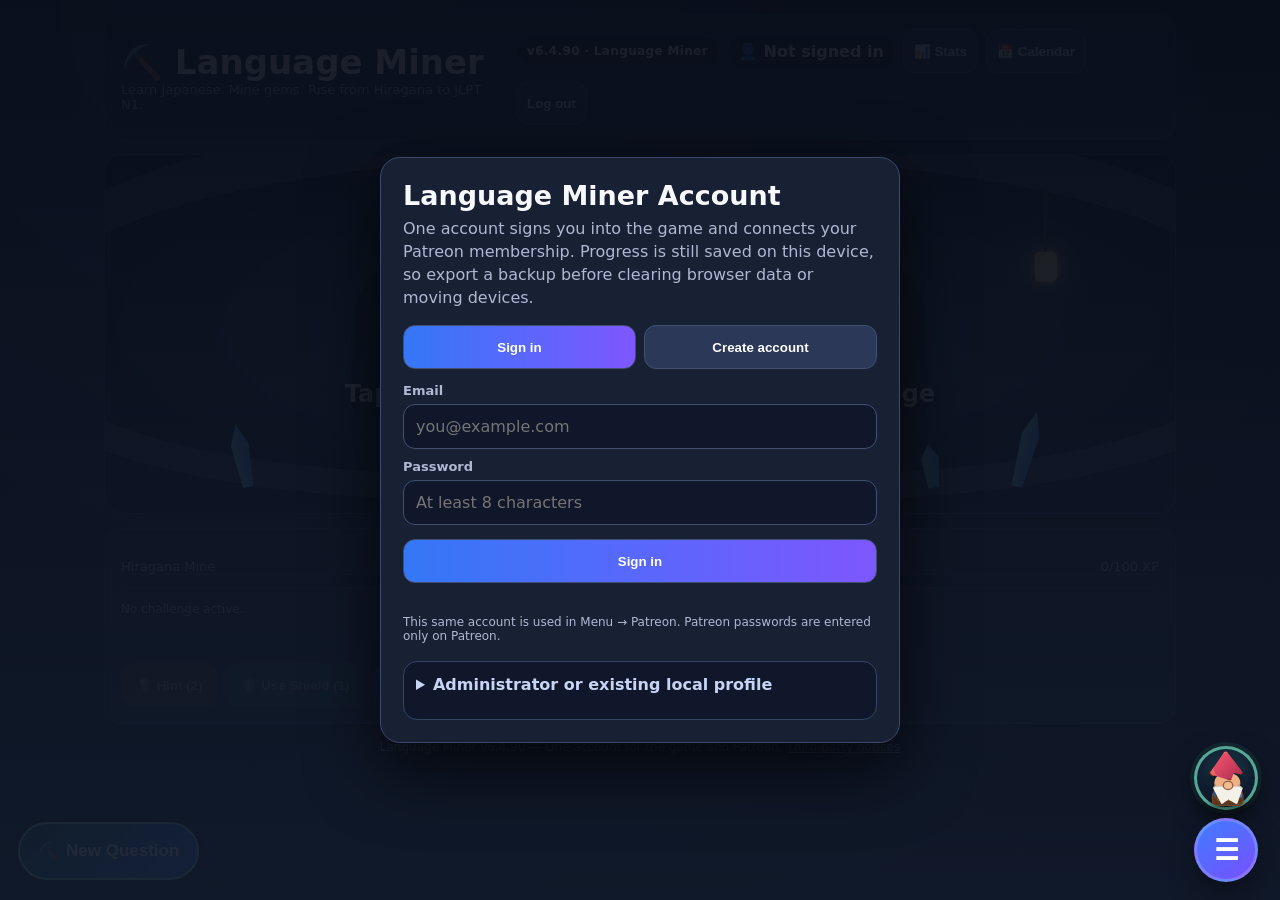
==== commit ebd48bc3: "Add files via upload" ====
--- a/index.html
+++ b/index.html
@@ -14,29 +14,36 @@
 <link rel="icon" href="japanese-miner-pickaxe-192-v6435.png" type="image/png" />
 <link rel="apple-touch-icon" sizes="180x180" href="japanese-miner-pickaxe-180-v6435.png" />
 <link rel="manifest" href="manifest.webmanifest" />
-<link rel="stylesheet" href="styles.css?v=6.4.89-language-miner" />
-<link rel="stylesheet" href="v5.css?v=6.4.89-language-miner" />
-<link rel="stylesheet" href="v6-6460.css?v=6.4.89-language-miner" />
+<link rel="stylesheet" href="styles.css?v=6.4.90-language-miner" />
+<link rel="stylesheet" href="v5.css?v=6.4.90-language-miner" />
+<link rel="stylesheet" href="v6-6460.css?v=6.4.90-language-miner" />
 
 </head>
 <body>
 
 <div id="authOverlay" class="auth-overlay">
   <section class="auth-card" aria-labelledby="authTitle">
-    <h2 id="authTitle">â›ï¸ Language Miner Profiles</h2>
-    <p>Create a local player profile or sign in to continue your own saved game. Each profile stores separate progress on this device and browser.</p>
+    <h2 id="authTitle">Language Miner Account</h2>
+    <p>One account signs you into the game and connects your Patreon membership. Progress is still saved on this device, so export a backup before clearing browser data or moving devices.</p>
     <div class="auth-tabs">
       <button id="loginTabBtn" class="primary" type="button">Sign in</button>
-      <button id="createTabBtn" type="button">Create profile</button>
-    </div>
-    <div id="profileList" class="profile-list"></div>
-    <div class="auth-field"><label for="authUsername">Player name</label><input id="authUsername" maxlength="20" autocomplete="username" placeholder="Enter player name"></div>
-    <div class="auth-field"><label for="authPin">4â€“8 digit PIN</label><input id="authPin" type="password" inputmode="numeric" maxlength="8" autocomplete="current-password" placeholder="Enter PIN"></div>
-    <div id="confirmPinWrap" class="auth-field" style="display:none"><label for="authPinConfirm">Confirm PIN</label><input id="authPinConfirm" type="password" inputmode="numeric" maxlength="8" autocomplete="new-password" placeholder="Re-enter PIN"></div>
+      <button id="createTabBtn" type="button">Create account</button>
+    </div>
+    <div id="displayNameWrap" class="auth-field" style="display:none"><label for="authUsername">Player name</label><input id="authUsername" maxlength="20" autocomplete="nickname" placeholder="Name shown inside the game"></div>
+    <div class="auth-field"><label for="authEmail">Email</label><input id="authEmail" type="email" maxlength="254" autocomplete="email" placeholder="you@example.com"></div>
+    <div class="auth-field"><label for="authPassword">Password</label><input id="authPassword" type="password" minlength="8" maxlength="72" autocomplete="current-password" placeholder="At least 8 characters"></div>
     <label id="migrateWrap" class="form-check" style="display:none;margin-top:10px"><input id="migrateOldSave" class="form-check-input" type="checkbox" checked><span class="form-check-label">Import the existing prototype save into this new profile</span></label>
     <div class="auth-actions"><button id="authSubmitBtn" class="primary" type="button">Sign in</button></div>
     <div id="authMessage" class="auth-message" aria-live="polite"></div>
-    <div class="small">Local profiles are not online accounts. Clearing browser storage or switching devices will remove access unless you export an account backup first.</div>
+    <div class="small">This same account is used in Menu &rarr; Patreon. Patreon passwords are entered only on Patreon.</div>
+    <details class="legacy-auth">
+      <summary>Administrator or existing local profile</summary>
+      <p>Use the older player-name and PIN entrance only for an administrator profile or a save created before unified accounts.</p>
+      <div id="profileList" class="profile-list"></div>
+      <div class="auth-field"><label for="legacyUsername">Player name</label><input id="legacyUsername" maxlength="20" autocomplete="username" placeholder="Existing player name"></div>
+      <div class="auth-field"><label for="legacyPin">4&ndash;8 digit PIN</label><input id="legacyPin" type="password" inputmode="numeric" maxlength="8" autocomplete="current-password" placeholder="Existing PIN"></div>
+      <button id="legacyAuthSubmitBtn" type="button">Use existing profile</button>
+    </details>
   </section>
 </div>
 
@@ -56,7 +63,7 @@
     <h1>â›ï¸ Language Miner</h1>
     <div class="subtitle">Learn Japanese. Mine gems. Rise from Hiragana to JLPT N1.</div>
   </div>
-  <div class="account-chip"><span class="build-badge">v6.4.89 · Language Miner</span><span>👤 <b id="activePlayerName">Not signed in</b></span><button id="headerStatsBtn" type="button" title="Open quick stats">📊 Stats</button><button id="studyCalendarBtn" type="button" title="Open the study calendar">📅 Calendar</button><button id="developerBtn" class="developer-only" type="button" hidden>👑 Admin</button><button id="logoutBtn" type="button">Log out</button></div>
+  <div class="account-chip"><span class="build-badge">v6.4.90 · Language Miner</span><span>👤 <b id="activePlayerName">Not signed in</b></span><button id="headerStatsBtn" type="button" title="Open quick stats">📊 Stats</button><button id="studyCalendarBtn" type="button" title="Open the study calendar">📅 Calendar</button><button id="developerBtn" class="developer-only" type="button" hidden>👑 Admin</button><button id="logoutBtn" type="button">Log out</button></div>
 </header>
 
 <button id="quickMineBtn" class="quick-mine-btn" type="button" aria-label="Start or return to the current question">â›ï¸ <span id="quickMineLabel">New Question</span></button>
@@ -321,16 +328,17 @@
   </section>
 </div>
 
-<div class="footer">Language Miner v6.4.89 â€” Learn Japanese through mining, mastery, and review. <a href="THIRD-PARTY-NOTICES.txt" target="_blank" rel="noopener">Third-party notices</a></div>
-</div>
-
-<script src="n5-vocabulary-1000.js?v=6.4.89-language-miner" defer></script>
-<script src="game-6460.js?v=6.4.89-language-miner" defer></script>
-<script src="v5-6400.js?v=6.4.89-language-miner" defer></script>
-<script src="v6.js?v=6.4.89-language-miner" defer></script>
-<script src="recovery-6460.js?v=6.4.89-language-miner" defer></script>
-<script src="patreon-config.js?v=6.4.89-language-miner" defer></script>
-<script src="patreon-linking.js?v=6.4.89-language-miner" defer></script>
+<div class="footer">Language Miner v6.4.90 â€” One account for the game and Patreon. <a href="THIRD-PARTY-NOTICES.txt" target="_blank" rel="noopener">Third-party notices</a></div>
+</div>
+
+<script src="patreon-config.js?v=6.4.90-language-miner" defer></script>
+<script src="cloud-auth.js?v=6.4.90-language-miner" defer></script>
+<script src="n5-vocabulary-1000.js?v=6.4.90-language-miner" defer></script>
+<script src="game-6460.js?v=6.4.90-language-miner" defer></script>
+<script src="v5-6400.js?v=6.4.90-language-miner" defer></script>
+<script src="v6.js?v=6.4.90-language-miner" defer></script>
+<script src="recovery-6460.js?v=6.4.90-language-miner" defer></script>
+<script src="patreon-linking.js?v=6.4.90-language-miner" defer></script>
 <script>if("serviceWorker" in navigator){window.addEventListener("load",()=>navigator.serviceWorker.register("./sw.js").catch(()=>{}));}</script>
 
 <script>
--- a/styles.css
+++ b/styles.css
@@ -200,7 +200,7 @@
 
 .auth-overlay{position:fixed;inset:0;z-index:200;background:linear-gradient(180deg,#090e1aee,#111a2bee);display:grid;place-items:center;padding:18px}
 .auth-overlay.hidden,.auth-overlay.auth-dismissed,.auth-overlay[hidden]{display:none!important;visibility:hidden!important;pointer-events:none!important}
-.auth-card{width:min(94vw,460px);background:#182033;border:1px solid #3b496c;border-radius:20px;padding:22px;box-shadow:0 24px 70px #000b}
+.auth-card{width:min(94vw,520px);max-height:min(92vh,820px);overflow:auto;background:#182033;border:1px solid #3b496c;border-radius:20px;padding:22px;box-shadow:0 24px 70px #000b}
 .auth-card h2{margin:0 0 6px;font-size:27px}
 .auth-card p{color:var(--muted);margin:0 0 16px;line-height:1.45}
 .auth-tabs{display:grid;grid-template-columns:1fr 1fr;gap:8px;margin-bottom:14px}
@@ -209,6 +209,10 @@
 .auth-field input{width:100%;border-radius:12px;border:1px solid #415071;background:#10172a;color:#fff;padding:12px;font-size:16px}
 .auth-actions{display:grid;gap:8px;margin-top:14px}
 .auth-message{min-height:22px;margin-top:10px;font-weight:800;color:var(--red)}
+.legacy-auth{margin-top:18px;border:1px solid #344264;border-radius:14px;background:#10172a;padding:0 12px 12px}
+.legacy-auth summary{cursor:pointer;padding:13px 0;font-weight:800;color:#c7d4f4}
+.legacy-auth p{font-size:13px;margin:0 0 10px;color:var(--muted)}
+.legacy-auth>button{width:100%}
 .account-chip{display:flex;align-items:center;gap:8px;flex-wrap:wrap}
 .account-chip span{background:#10172a;border:1px solid #2c3757;border-radius:999px;padding:7px 10px;font-weight:800}
 .account-chip button{padding:8px 10px}
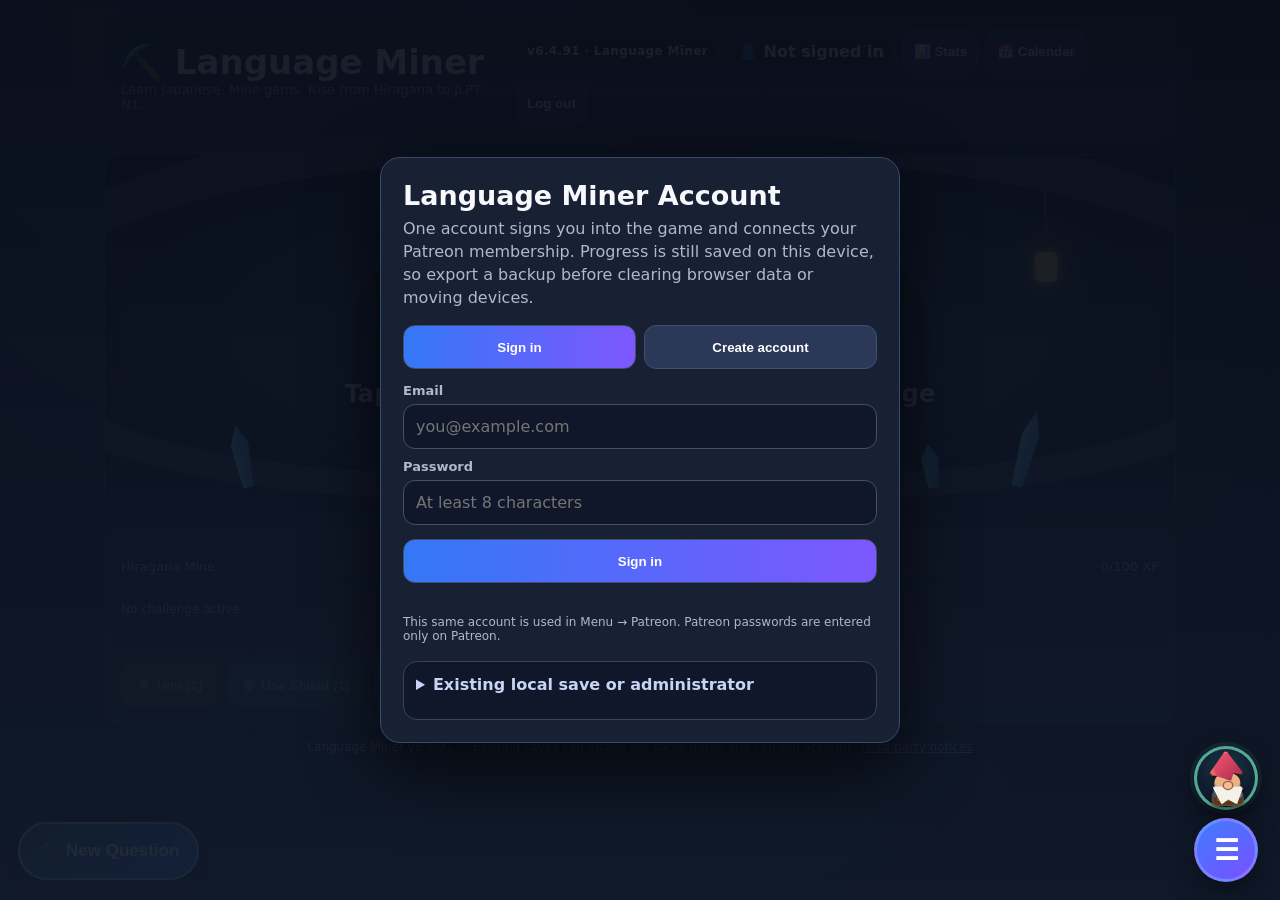
==== commit c4c03da6: "Add files via upload" ====
--- a/index.html
+++ b/index.html
@@ -14,9 +14,9 @@
 <link rel="icon" href="japanese-miner-pickaxe-192-v6435.png" type="image/png" />
 <link rel="apple-touch-icon" sizes="180x180" href="japanese-miner-pickaxe-180-v6435.png" />
 <link rel="manifest" href="manifest.webmanifest" />
-<link rel="stylesheet" href="styles.css?v=6.4.90-language-miner" />
-<link rel="stylesheet" href="v5.css?v=6.4.90-language-miner" />
-<link rel="stylesheet" href="v6-6460.css?v=6.4.90-language-miner" />
+<link rel="stylesheet" href="styles.css?v=6.4.91-language-miner" />
+<link rel="stylesheet" href="v5.css?v=6.4.91-language-miner" />
+<link rel="stylesheet" href="v6-6460.css?v=6.4.91-language-miner" />
 
 </head>
 <body>
@@ -37,12 +37,12 @@
     <div id="authMessage" class="auth-message" aria-live="polite"></div>
     <div class="small">This same account is used in Menu &rarr; Patreon. Patreon passwords are entered only on Patreon.</div>
     <details class="legacy-auth">
-      <summary>Administrator or existing local profile</summary>
-      <p>Use the older player-name and PIN entrance only for an administrator profile or a save created before unified accounts.</p>
+      <summary>Existing local save or administrator</summary>
+      <p>Use this for a save created before unified accounts. After opening it, Patreon can attach the player's Language Miner account to this save without resetting its progress.</p>
       <div id="profileList" class="profile-list"></div>
       <div class="auth-field"><label for="legacyUsername">Player name</label><input id="legacyUsername" maxlength="20" autocomplete="username" placeholder="Existing player name"></div>
       <div class="auth-field"><label for="legacyPin">4&ndash;8 digit PIN</label><input id="legacyPin" type="password" inputmode="numeric" maxlength="8" autocomplete="current-password" placeholder="Existing PIN"></div>
-      <button id="legacyAuthSubmitBtn" type="button">Use existing profile</button>
+      <button id="legacyAuthSubmitBtn" type="button">Use existing save</button>
     </details>
   </section>
 </div>
@@ -63,7 +63,7 @@
     <h1>â›ï¸ Language Miner</h1>
     <div class="subtitle">Learn Japanese. Mine gems. Rise from Hiragana to JLPT N1.</div>
   </div>
-  <div class="account-chip"><span class="build-badge">v6.4.90 · Language Miner</span><span>👤 <b id="activePlayerName">Not signed in</b></span><button id="headerStatsBtn" type="button" title="Open quick stats">📊 Stats</button><button id="studyCalendarBtn" type="button" title="Open the study calendar">📅 Calendar</button><button id="developerBtn" class="developer-only" type="button" hidden>👑 Admin</button><button id="logoutBtn" type="button">Log out</button></div>
+  <div class="account-chip"><span class="build-badge">v6.4.91 · Language Miner</span><span>👤 <b id="activePlayerName">Not signed in</b></span><button id="headerStatsBtn" type="button" title="Open quick stats">📊 Stats</button><button id="studyCalendarBtn" type="button" title="Open the study calendar">📅 Calendar</button><button id="developerBtn" class="developer-only" type="button" hidden>👑 Admin</button><button id="logoutBtn" type="button">Log out</button></div>
 </header>
 
 <button id="quickMineBtn" class="quick-mine-btn" type="button" aria-label="Start or return to the current question">â›ï¸ <span id="quickMineLabel">New Question</span></button>
@@ -328,17 +328,17 @@
   </section>
 </div>
 
-<div class="footer">Language Miner v6.4.90 â€” One account for the game and Patreon. <a href="THIRD-PARTY-NOTICES.txt" target="_blank" rel="noopener">Third-party notices</a></div>
-</div>
-
-<script src="patreon-config.js?v=6.4.90-language-miner" defer></script>
-<script src="cloud-auth.js?v=6.4.90-language-miner" defer></script>
-<script src="n5-vocabulary-1000.js?v=6.4.90-language-miner" defer></script>
-<script src="game-6460.js?v=6.4.90-language-miner" defer></script>
-<script src="v5-6400.js?v=6.4.90-language-miner" defer></script>
-<script src="v6.js?v=6.4.90-language-miner" defer></script>
-<script src="recovery-6460.js?v=6.4.90-language-miner" defer></script>
-<script src="patreon-linking.js?v=6.4.90-language-miner" defer></script>
+<div class="footer">Language Miner v6.4.91 â€” Existing saves can attach the same game and Patreon account. <a href="THIRD-PARTY-NOTICES.txt" target="_blank" rel="noopener">Third-party notices</a></div>
+</div>
+
+<script src="patreon-config.js?v=6.4.91-language-miner" defer></script>
+<script src="cloud-auth.js?v=6.4.91-language-miner" defer></script>
+<script src="n5-vocabulary-1000.js?v=6.4.91-language-miner" defer></script>
+<script src="game-6460.js?v=6.4.91-language-miner" defer></script>
+<script src="v5-6400.js?v=6.4.91-language-miner" defer></script>
+<script src="v6.js?v=6.4.91-language-miner" defer></script>
+<script src="recovery-6460.js?v=6.4.91-language-miner" defer></script>
+<script src="patreon-linking.js?v=6.4.91-language-miner" defer></script>
 <script>if("serviceWorker" in navigator){window.addEventListener("load",()=>navigator.serviceWorker.register("./sw.js").catch(()=>{}));}</script>
 
 <script>
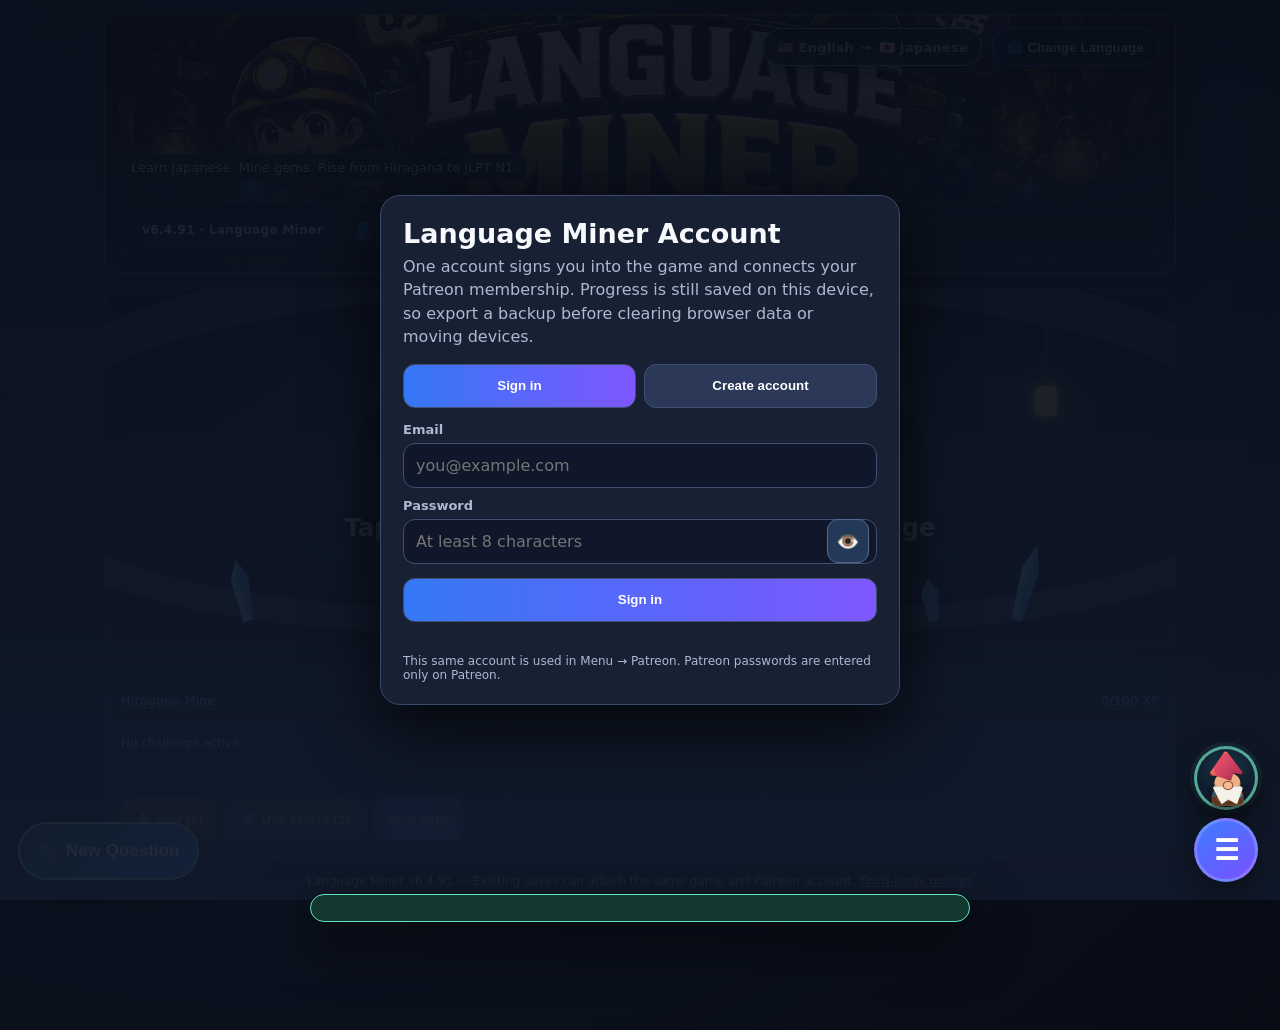
==== commit 0cc8ae2c: "Add files via upload" ====
--- a/index.html
+++ b/index.html
@@ -11,12 +11,15 @@
 <meta name="apple-mobile-web-app-capable" content="yes" />
 <meta name="apple-mobile-web-app-status-bar-style" content="black-translucent" />
 <meta name="apple-mobile-web-app-title" content="Language Miner" />
-<link rel="icon" href="japanese-miner-pickaxe-192-v6435.png" type="image/png" />
-<link rel="apple-touch-icon" sizes="180x180" href="japanese-miner-pickaxe-180-v6435.png" />
+<link rel="icon" href="language-miner-icon-32.png" sizes="32x32" type="image/png" />
+<link rel="icon" href="language-miner-icon-192.png" sizes="192x192" type="image/png" />
+<link rel="apple-touch-icon" sizes="180x180" href="language-miner-icon-180.png" />
 <link rel="manifest" href="manifest.webmanifest" />
+<link rel="preload" href="language-miner-logo.png" as="image" type="image/png" />
 <link rel="stylesheet" href="styles.css?v=6.4.91-language-miner" />
 <link rel="stylesheet" href="v5.css?v=6.4.91-language-miner" />
 <link rel="stylesheet" href="v6-6460.css?v=6.4.91-language-miner" />
+<link rel="stylesheet" href="multilingual-preview.css?v=6.4.91-multilingual-functional-preview" />
 
 </head>
 <body>
@@ -31,19 +34,11 @@
     </div>
     <div id="displayNameWrap" class="auth-field" style="display:none"><label for="authUsername">Player name</label><input id="authUsername" maxlength="20" autocomplete="nickname" placeholder="Name shown inside the game"></div>
     <div class="auth-field"><label for="authEmail">Email</label><input id="authEmail" type="email" maxlength="254" autocomplete="email" placeholder="you@example.com"></div>
-    <div class="auth-field"><label for="authPassword">Password</label><input id="authPassword" type="password" minlength="8" maxlength="72" autocomplete="current-password" placeholder="At least 8 characters"></div>
+    <div class="auth-field"><label for="authPassword">Password</label><div class="auth-password-control"><input id="authPassword" type="password" minlength="8" maxlength="72" autocomplete="current-password" placeholder="At least 8 characters"><button id="authPasswordToggle" class="auth-password-toggle" type="button" aria-label="Show password" aria-controls="authPassword" aria-pressed="false">👁️</button></div></div>
     <label id="migrateWrap" class="form-check" style="display:none;margin-top:10px"><input id="migrateOldSave" class="form-check-input" type="checkbox" checked><span class="form-check-label">Import the existing prototype save into this new profile</span></label>
     <div class="auth-actions"><button id="authSubmitBtn" class="primary" type="button">Sign in</button></div>
     <div id="authMessage" class="auth-message" aria-live="polite"></div>
     <div class="small">This same account is used in Menu &rarr; Patreon. Patreon passwords are entered only on Patreon.</div>
-    <details class="legacy-auth">
-      <summary>Existing local save or administrator</summary>
-      <p>Use this for a save created before unified accounts. After opening it, Patreon can attach the player's Language Miner account to this save without resetting its progress.</p>
-      <div id="profileList" class="profile-list"></div>
-      <div class="auth-field"><label for="legacyUsername">Player name</label><input id="legacyUsername" maxlength="20" autocomplete="username" placeholder="Existing player name"></div>
-      <div class="auth-field"><label for="legacyPin">4&ndash;8 digit PIN</label><input id="legacyPin" type="password" inputmode="numeric" maxlength="8" autocomplete="current-password" placeholder="Existing PIN"></div>
-      <button id="legacyAuthSubmitBtn" type="button">Use existing save</button>
-    </details>
   </section>
 </div>
 
@@ -60,7 +55,7 @@
 <div class="app">
 <header>
   <div>
-    <h1>â›ï¸ Language Miner</h1>
+    <div class="lm-title-row"><h1 class="lm-visually-hidden">Language Miner</h1><span id="lmCourseIndicator" class="lm-course-indicator">🇺🇸 English <b>→</b> 🇯🇵 Japanese</span><button id="lmChangeLanguageBtn" class="lm-change-language" type="button">🌐 Change Language</button></div>
     <div class="subtitle">Learn Japanese. Mine gems. Rise from Hiragana to JLPT N1.</div>
   </div>
   <div class="account-chip"><span class="build-badge">v6.4.91 · Language Miner</span><span>👤 <b id="activePlayerName">Not signed in</b></span><button id="headerStatsBtn" type="button" title="Open quick stats">📊 Stats</button><button id="studyCalendarBtn" type="button" title="Open the study calendar">📅 Calendar</button><button id="developerBtn" class="developer-only" type="button" hidden>👑 Admin</button><button id="logoutBtn" type="button">Log out</button></div>
@@ -339,6 +334,7 @@
 <script src="v6.js?v=6.4.91-language-miner" defer></script>
 <script src="recovery-6460.js?v=6.4.91-language-miner" defer></script>
 <script src="patreon-linking.js?v=6.4.91-language-miner" defer></script>
+<script src="multilingual-preview.js?v=6.4.91-multilingual-functional-preview" defer></script>
 <script>if("serviceWorker" in navigator){window.addEventListener("load",()=>navigator.serviceWorker.register("./sw.js").catch(()=>{}));}</script>
 
 <script>
--- a/multilingual-preview.css
+++ b/multilingual-preview.css
@@ -0,0 +1,85 @@
+.app>header{isolation:isolate;overflow:hidden;display:flex;align-items:stretch;justify-content:space-between;flex-direction:column;min-height:clamp(220px,24vw,260px);padding:13px 16px;background-image:linear-gradient(180deg,#03050b2b 0%,#05091120 38%,#09111dcf 74%,#10192df2 100%),url('language-miner-logo.png');background-position:center 46%;background-size:cover;background-repeat:no-repeat;border-color:#8b632e;box-shadow:inset 0 0 0 1px #f5b92d2e,0 12px 30px #0007}
+.app>header:after{content:"";position:absolute;inset:0;z-index:-1;pointer-events:none;background:linear-gradient(90deg,#03060b4d,transparent 28%,transparent 72%,#03060b4d)}
+.app>header>div:first-child{display:flex;flex:1 1 auto;min-width:0;flex-direction:column;align-items:stretch}
+.app>header>.account-chip{flex:0 0 auto;align-self:stretch;justify-content:flex-start;padding:7px 9px;border:1px solid #d69b3766;border-radius:14px;background:#07101bc7;box-shadow:0 8px 24px #0008;backdrop-filter:blur(7px)}
+.lm-title-row{display:flex;align-items:center;justify-content:flex-end;gap:10px;flex-wrap:wrap}
+.lm-visually-hidden{position:absolute!important;width:1px!important;height:1px!important;padding:0!important;margin:-1px!important;overflow:hidden!important;clip:rect(0,0,0,0)!important;white-space:nowrap!important;border:0!important}
+.app>header .subtitle{align-self:flex-start;margin-top:auto;margin-bottom:6px;padding:6px 9px;border:1px solid #d69b3759;border-radius:10px;background:#07101bc4;color:#fff;text-shadow:0 2px 3px #000;backdrop-filter:blur(6px)}
+.app>header .lm-course-indicator,.app>header .lm-change-language{background:#07101bd9;box-shadow:0 7px 20px #0009;backdrop-filter:blur(7px)}
+.auth-password-control{position:relative}
+.auth-password-control #authPassword{width:100%;padding-right:58px}
+.auth-password-toggle{position:absolute;right:8px;top:50%;transform:translateY(-50%);display:grid;place-items:center;width:42px;height:42px;padding:0;border:1px solid #536b90;border-radius:11px;background:#243857;color:#fff;font-size:19px;cursor:pointer}
+.auth-password-toggle:hover{background:#304c78}
+.lm-title-row h1{margin:0}
+.lm-course-indicator,.lm-change-language{min-height:38px;border-radius:999px;font-size:13px;font-weight:900;letter-spacing:.02em}
+.lm-course-indicator{display:inline-flex;align-items:center;gap:7px;padding:8px 13px;border:1px solid #56d9b4;background:#0d2b32;color:#a9ffe5;box-shadow:inset 0 0 18px #36d5aa14}
+.lm-change-language{padding:8px 14px;border:1px solid #657cff;background:#30416f;color:#fff;cursor:pointer}
+.lm-change-language:hover{background:#415892}
+.lm-multilingual-overlay{position:fixed;inset:0;z-index:5000;display:none;place-items:center;padding:18px;background:#050a13e8;backdrop-filter:blur(8px)}
+.lm-multilingual-overlay.open{display:grid}
+.lm-multilingual-card{width:min(920px,100%);max-height:calc(100dvh - 28px);overflow:auto;border:2px solid #506e98;border-radius:27px;padding:24px;background:linear-gradient(145deg,#1a2842,#0f182b);box-shadow:0 30px 100px #000;color:#fff}
+.lm-flow-head{display:flex;align-items:flex-start;gap:14px}
+.lm-flow-icon{display:grid;place-items:center;flex:0 0 55px;width:55px;height:55px;border-radius:16px;background:linear-gradient(145deg,#58dbbd,#3f8df6,#805cff);font-size:28px}
+.lm-flow-copy{min-width:0;flex:1}
+.lm-flow-copy h2{margin:0;font-size:clamp(26px,4vw,38px)}
+.lm-flow-copy p{margin:5px 0 0;color:#c7d0e2;font-weight:600}
+.lm-flow-close{width:46px;height:46px;padding:0;border:1px solid #4b6386;border-radius:13px;background:#293b5d;font-size:25px;cursor:pointer}
+.lm-flow-progress{display:grid;grid-template-columns:repeat(3,1fr);gap:8px;margin:21px 0}
+.lm-flow-progress i{height:8px;border-radius:999px;background:#2b3c58}
+.lm-flow-progress i.active{background:linear-gradient(90deg,#61ddbd,#4f8eff,#815cff)}
+.lm-flow-screen[hidden]{display:none!important}
+.lm-choice-block{margin-top:17px}
+.lm-choice-block h3{margin:0 0 3px;font-size:20px}
+.lm-choice-block>p{margin:0 0 11px;color:#bec9dc}
+.lm-language-grid{display:grid;grid-template-columns:repeat(3,minmax(0,1fr));gap:9px}
+.lm-language-option{position:relative}
+.lm-language-option input{position:absolute;opacity:0;pointer-events:none}
+.lm-language-option span{display:flex;align-items:center;gap:10px;min-height:67px;padding:10px 12px;border:1px solid #3e557a;border-radius:14px;background:#162640;cursor:pointer}
+.lm-language-option input:checked+span{border-color:#ffd65e;background:#383746;box-shadow:inset 0 0 0 2px #ffd65e38}
+.lm-language-option input:focus-visible+span{outline:3px solid #fff;outline-offset:2px}
+.lm-language-option input:disabled+span{opacity:.3;cursor:not-allowed}
+.lm-language-option em{font-size:25px;font-style:normal}
+.lm-language-option b,.lm-language-option small{display:block}
+.lm-language-option small{color:#bac5d8;font-weight:600}
+.lm-flow-note{margin-top:12px;padding:10px 12px;border-left:4px solid #ffd55e;border-radius:0 10px 10px 0;background:#2d2930;color:#f0e5c8}
+.lm-flow-actions{display:flex;justify-content:flex-end;gap:10px;margin-top:21px;flex-wrap:wrap}
+.lm-flow-actions button{min-height:48px;padding:11px 17px;border-radius:14px;font-weight:900;cursor:pointer}
+.lm-flow-primary{border:0;background:linear-gradient(100deg,#328cf6,#7656ff 62%,#d84c9c);color:#fff}
+.lm-flow-primary:disabled{opacity:.35;cursor:not-allowed}
+.lm-flow-secondary{border:1px solid #465f85;background:#273a5c;color:#fff}
+.lm-flow-skip{border-color:#b79545;background:#3d3528;color:#ffe28a}
+.lm-guide-pair{padding:14px 16px;border:1px solid #47648d;border-radius:15px;background:#0d192b;font-size:17px}
+.lm-guide-pair strong{color:#ffe078}
+.lm-guide-grid{display:grid;grid-template-columns:repeat(2,minmax(0,1fr));gap:10px;margin-top:13px}
+.lm-guide-item{display:grid;grid-template-columns:45px 1fr;gap:11px;align-items:center;padding:12px;border:1px solid #354c70;border-radius:14px;background:#14233c}
+.lm-guide-item>span{display:grid;place-items:center;width:43px;height:43px;border-radius:12px;background:#273d61;font-size:23px}
+.lm-guide-item strong,.lm-guide-item small{display:block}
+.lm-guide-item small{color:#bdc7da;font-weight:600}
+.lm-placement-options{display:grid;grid-template-columns:1fr 1fr;gap:12px;margin-top:16px}
+.lm-placement-option{padding:18px;border:1px solid #405a80;border-radius:17px;background:#13223a}
+.lm-placement-option h3{margin:7px 0 5px;font-size:22px}
+.lm-placement-option p{margin:0 0 14px;color:#c0cadc}
+.lm-placement-option .lm-big-icon{font-size:35px}
+.lm-placement-status{display:inline-flex;padding:6px 9px;border-radius:999px;background:#153d37;color:#9dffe2;font-size:12px;font-weight:900}
+.lm-preview-warning{margin-top:14px;padding:11px 13px;border:1px solid #836934;border-radius:12px;background:#332d20;color:#ffe6a4}
+.lm-preview-toast{position:fixed;left:50%;bottom:20px;z-index:5100;transform:translate(-50%,150%);width:min(660px,calc(100% - 28px));padding:13px 17px;border:1px solid #62e1bd;border-radius:14px;background:#12382f;color:#fff;text-align:center;font-weight:800;transition:.25s;box-shadow:0 18px 55px #000b}
+.lm-preview-toast.show{transform:translate(-50%,0)}
+.lm-course-question{padding:17px;border:1px solid #45658d;border-radius:17px;background:linear-gradient(145deg,#142640,#0d192c)}
+.lm-question-kicker{color:#6fe1c0;font-size:12px;font-weight:950;letter-spacing:.1em;text-transform:uppercase}
+.lm-course-question h3{margin:8px 0 12px;font-size:clamp(20px,3vw,28px)}
+.lm-question-actions{display:flex;justify-content:flex-end;margin-bottom:10px}
+.lm-speak-button{border:1px solid #5c78a0;background:#273e63;color:#fff}
+.lm-answer-grid{display:grid;grid-template-columns:repeat(2,minmax(0,1fr));gap:10px}
+.lm-answer-grid button,.lm-speak-button,.lm-next-course-question{min-height:48px;padding:10px 14px;border-radius:13px;font-weight:900;cursor:pointer}
+.lm-answer-grid button{border:1px solid #48628a;background:#203552;color:#fff;font-size:18px}
+.lm-answer-grid button:hover:not(:disabled){background:#2d4a72}
+.lm-answer-grid button.correct{border-color:#65e5b9;background:#175440;color:#d5fff0}
+.lm-answer-grid button.wrong{border-color:#ff8291;background:#652d3a;color:#ffe3e8}
+.lm-course-feedback{margin-top:12px;padding:11px 13px;border-radius:12px;background:#17243a}
+.lm-course-feedback.correct{border:1px solid #5ce1b5;color:#bdffe8}
+.lm-course-feedback.wrong{border:1px solid #ff7c8d;color:#ffd6dd}
+.lm-course-feedback:empty{display:none}
+.lm-next-course-question{display:block;margin:13px 0 0 auto;border:0;background:linear-gradient(100deg,#328cf6,#7656ff);color:#fff}
+.lm-next-course-question[hidden]{display:none}
+@media(max-width:760px){.app>header{min-height:310px;padding:10px;background-position:center;background-size:auto 100%}.app>header>.account-chip{gap:6px;padding:7px}.app>header>.account-chip button{padding:7px 8px}.app>header .subtitle{font-size:12px}.lm-multilingual-overlay{align-items:stretch;padding:0}.lm-multilingual-card{width:100%;max-height:100dvh;border-radius:0;padding:19px 15px}.lm-language-grid{grid-template-columns:repeat(2,minmax(0,1fr))}.lm-guide-grid,.lm-placement-options{grid-template-columns:1fr}.lm-title-row{gap:7px}.lm-course-indicator,.lm-change-language{font-size:12px}.lm-flow-actions{flex-direction:column-reverse}.lm-flow-actions button{width:100%}.lm-answer-grid{grid-template-columns:1fr}}
+@media(max-width:430px){.lm-language-grid{grid-template-columns:1fr}.lm-flow-icon{width:46px;height:46px;flex-basis:46px}.lm-flow-close{width:42px;height:42px}.lm-title-row{align-items:flex-start}.lm-course-indicator,.lm-change-language{min-height:34px;padding:6px 10px}}
